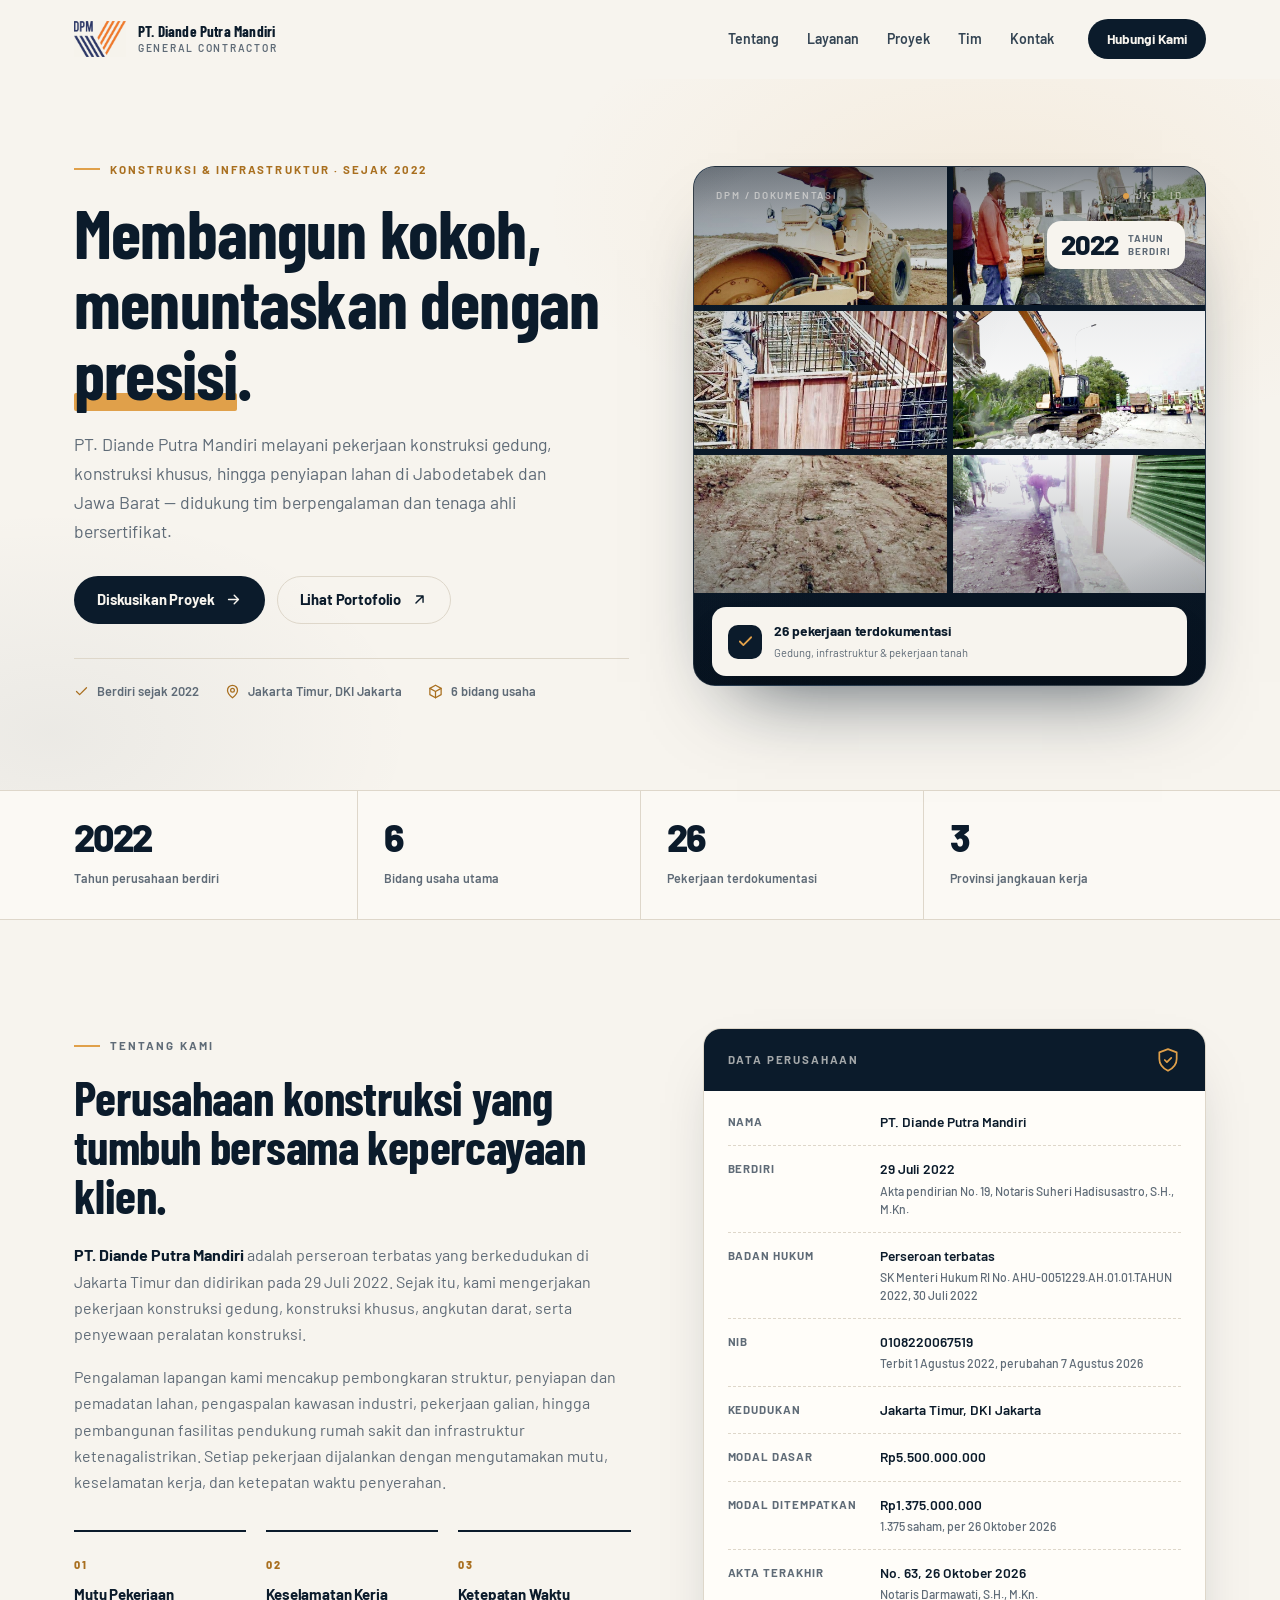
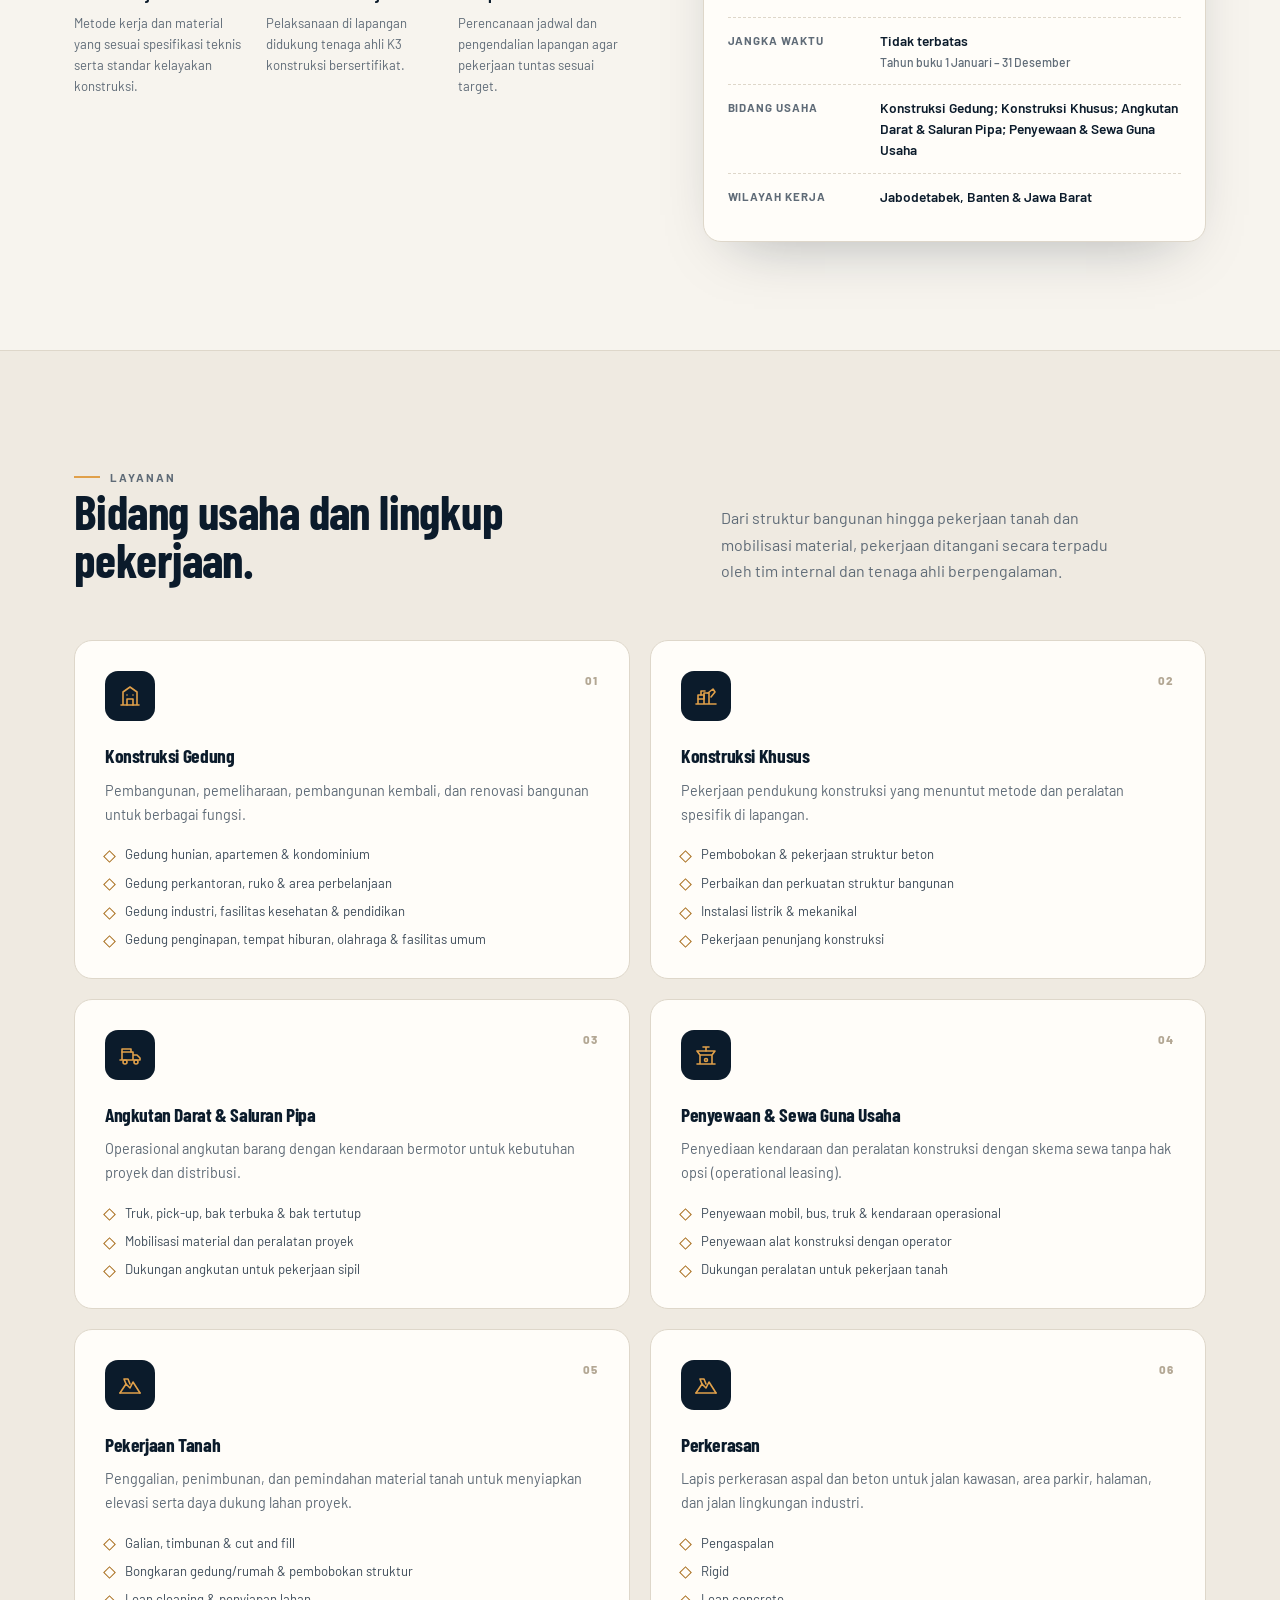
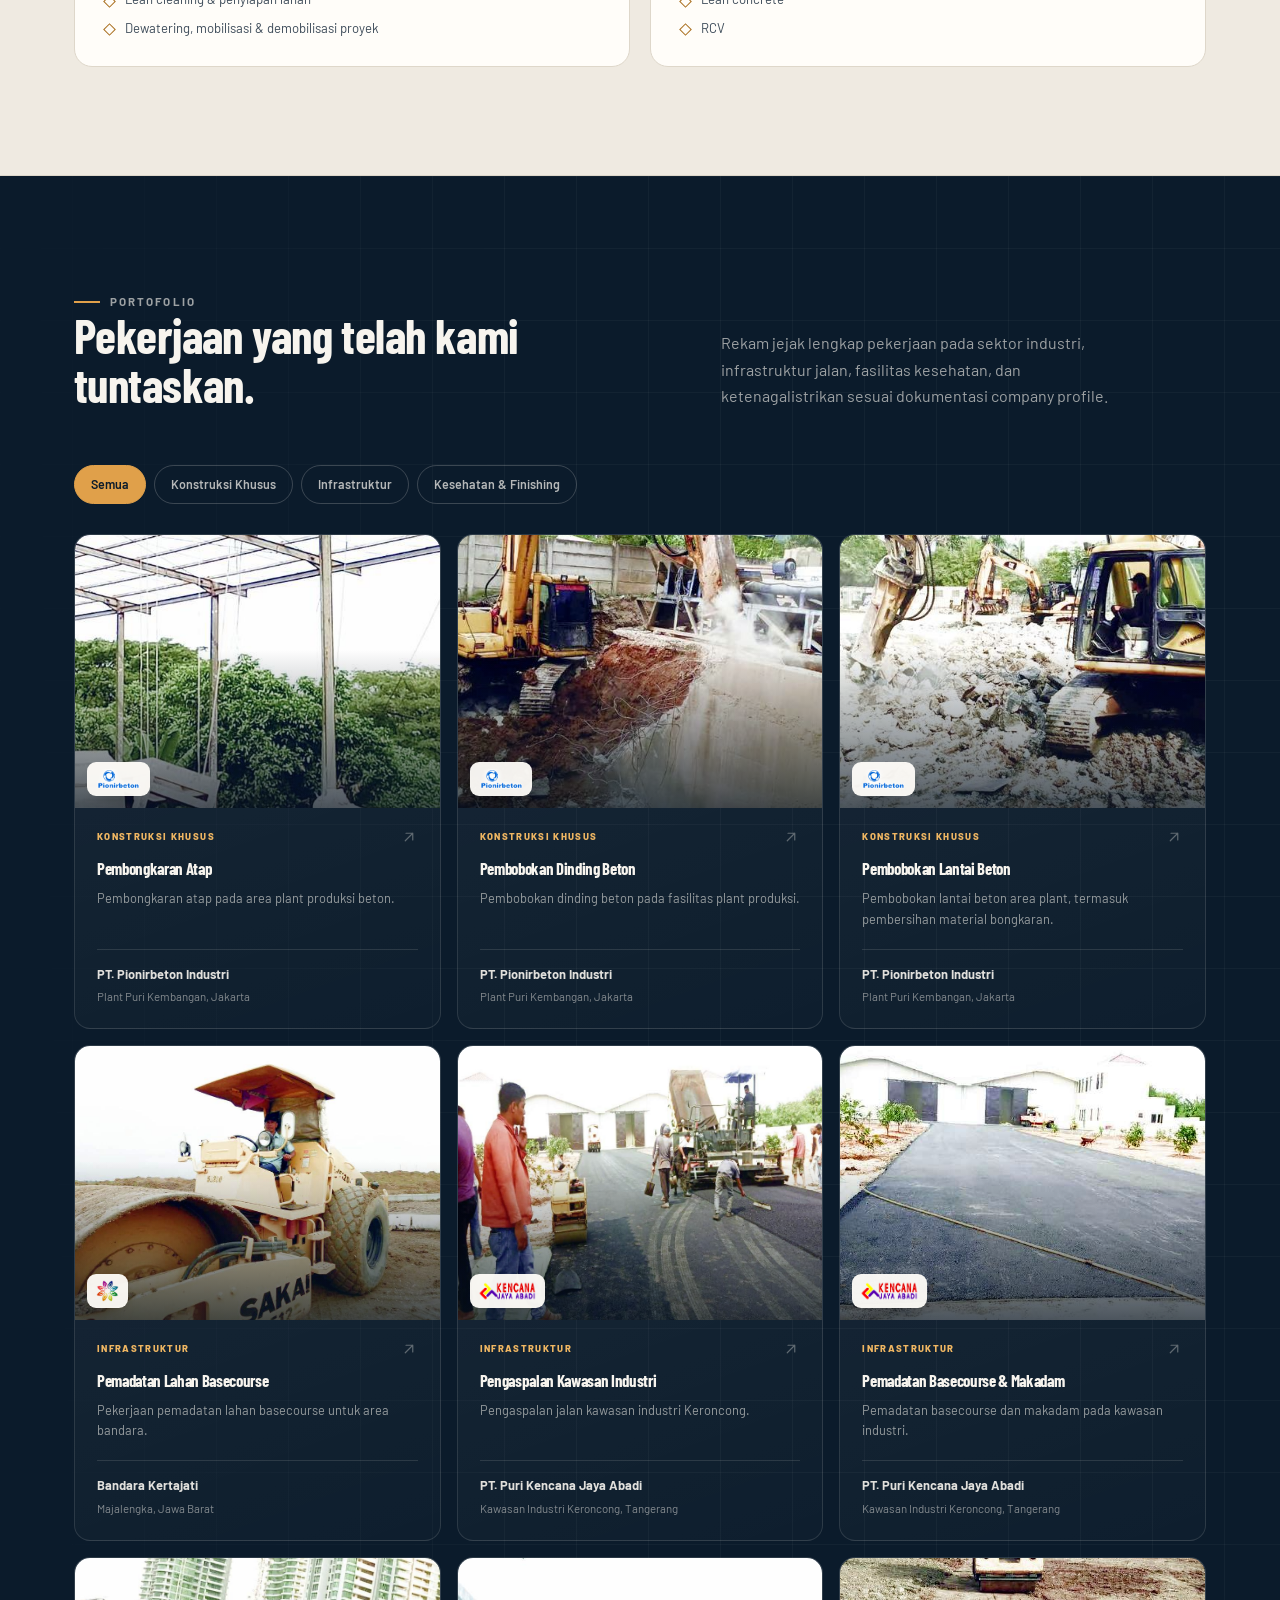
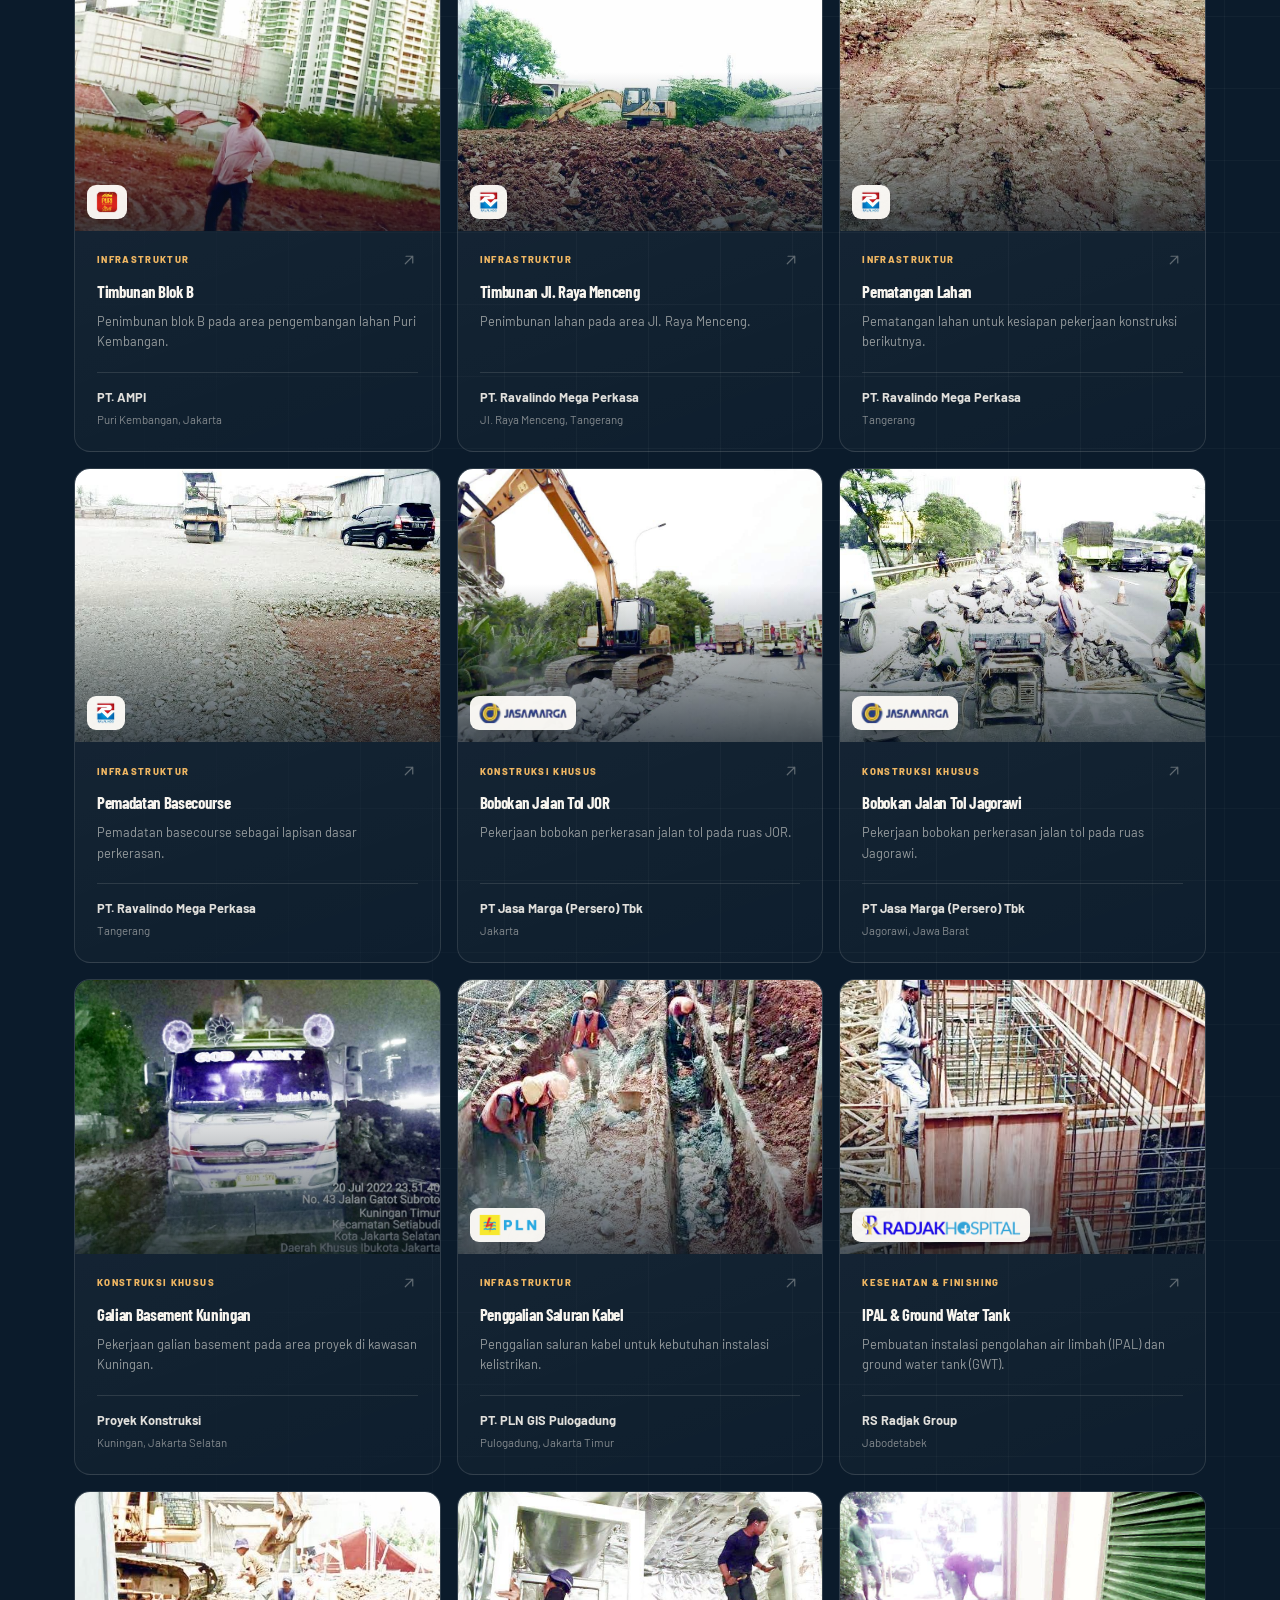
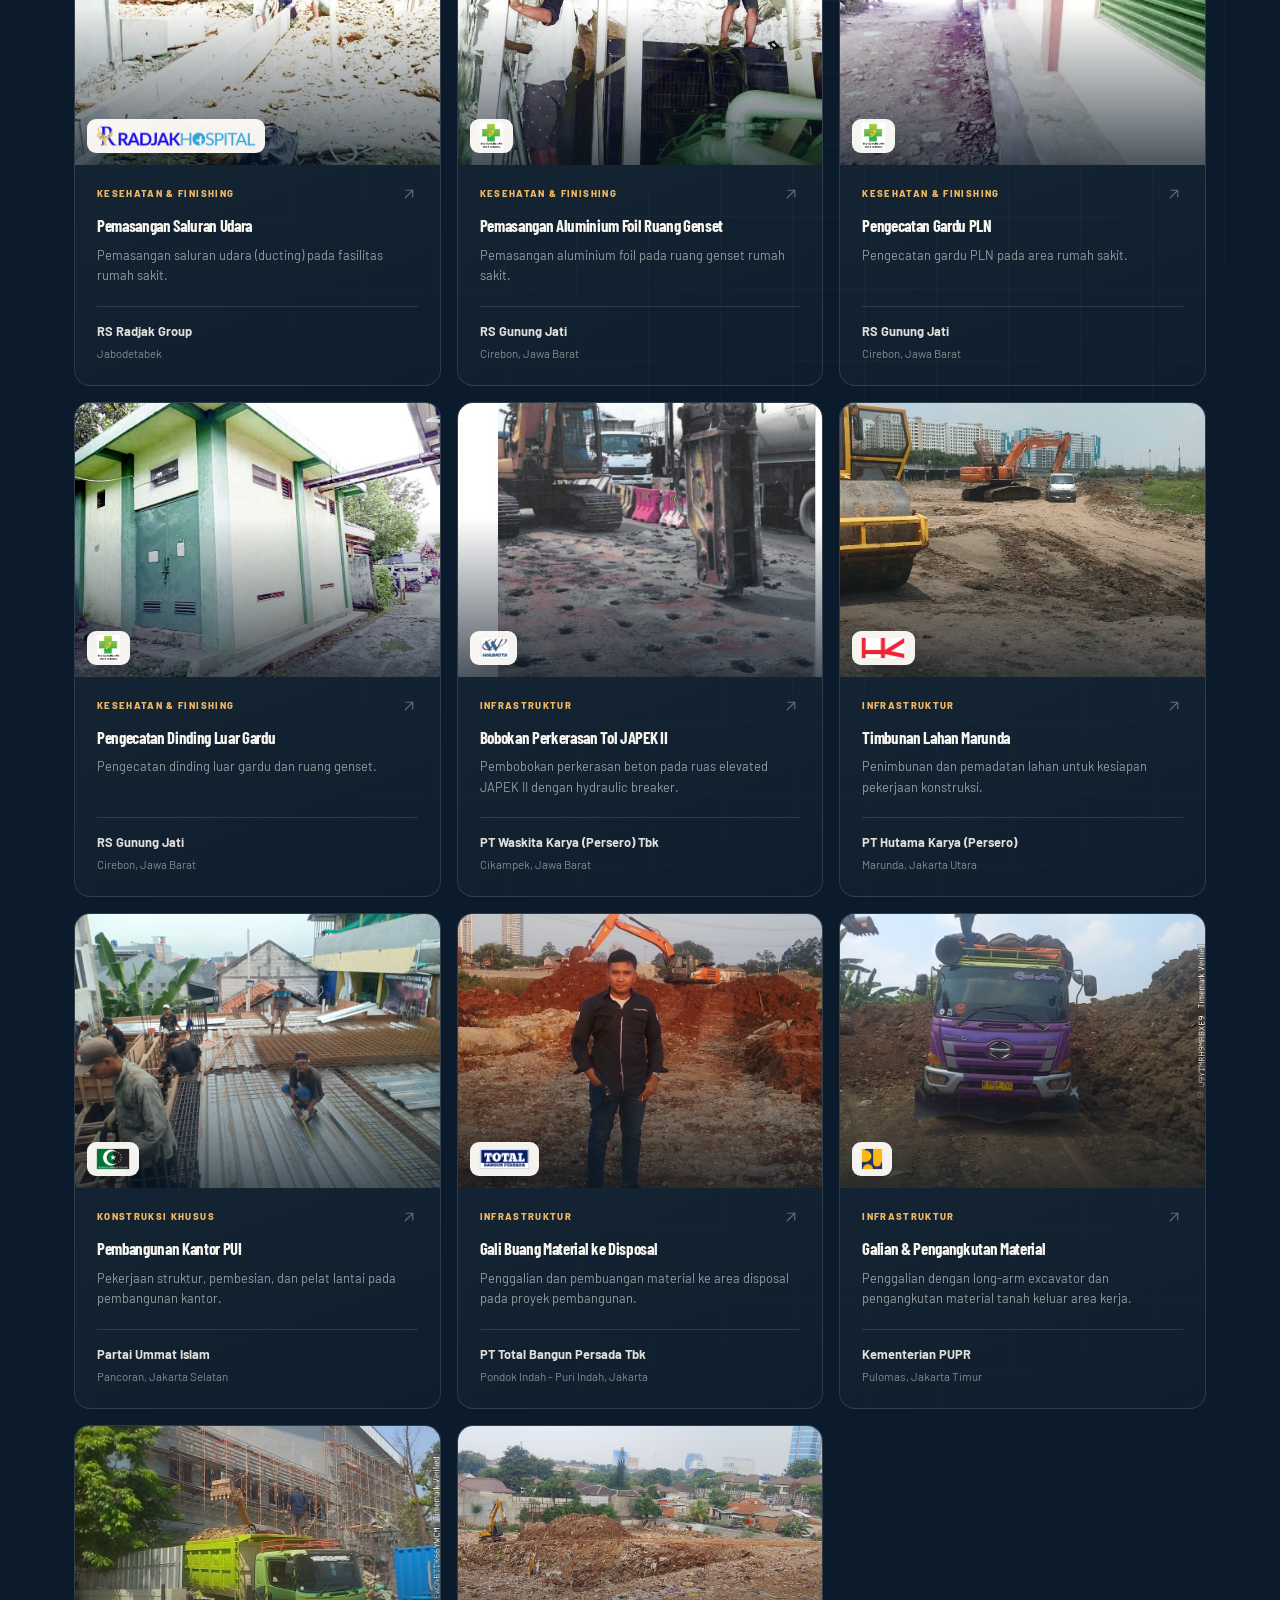
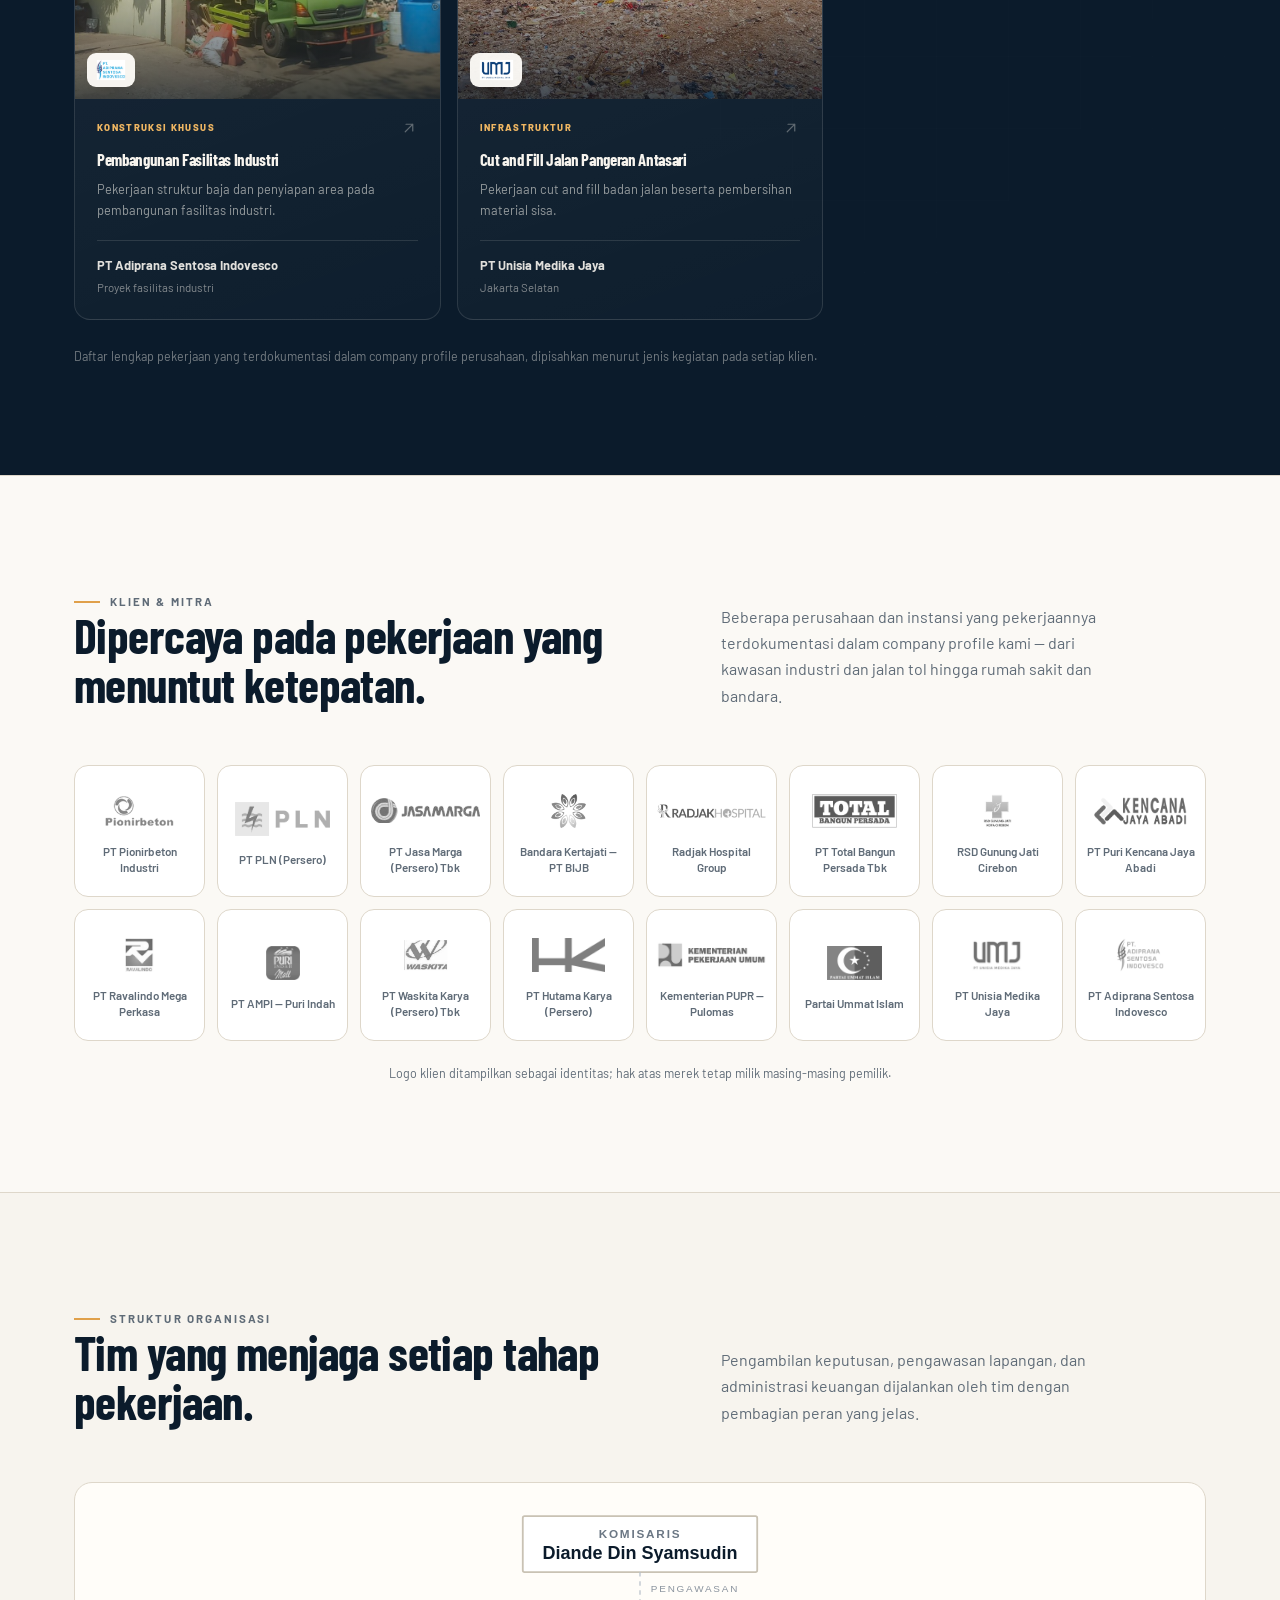
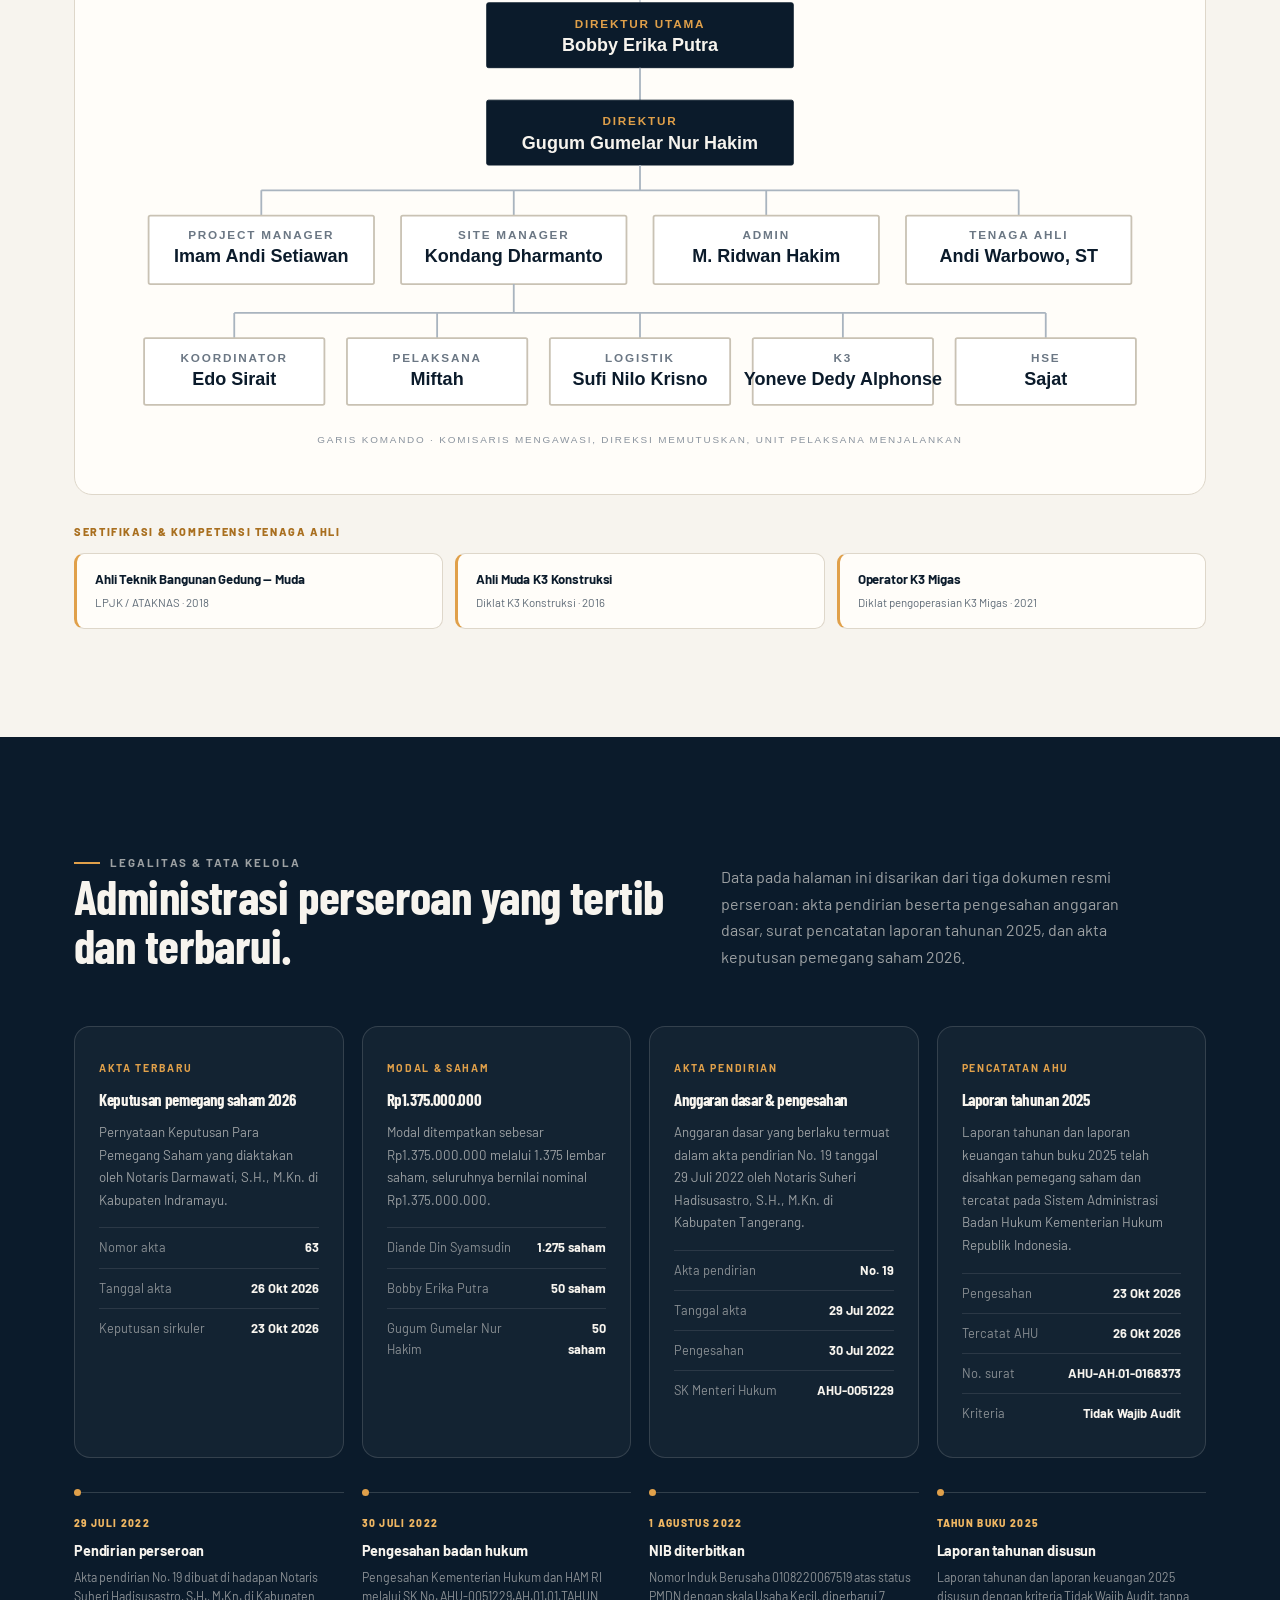
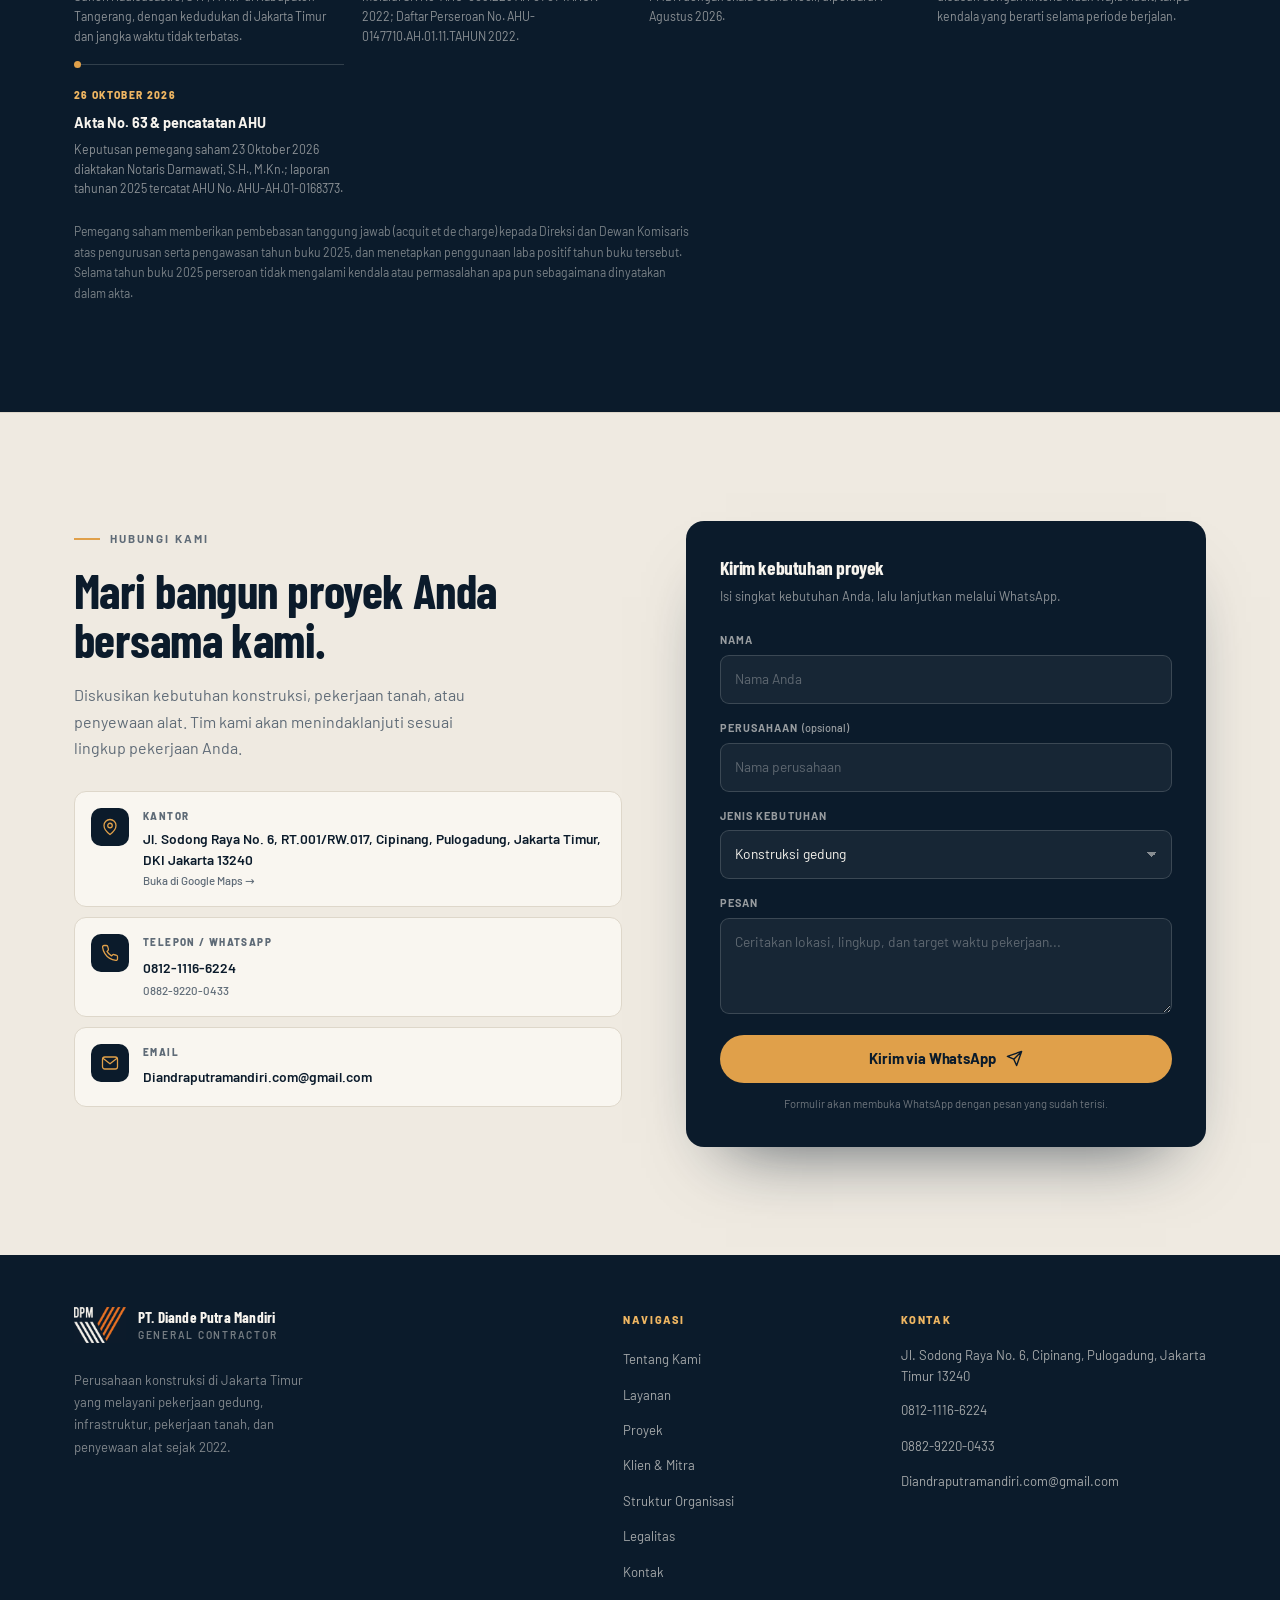
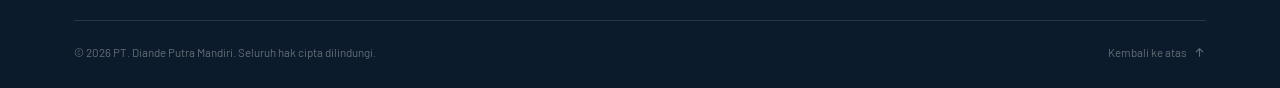
==== index.html @ 0c854783 "Add company website for PT Diande Putra Mandiri Single-page site (index.html) with logo and client/p" ====
<!DOCTYPE html>
<html lang="id">
<head>
  <meta charset="UTF-8">
  <meta name="viewport" content="width=device-width, initial-scale=1.0">
  <title>PT. Diande Putra Mandiri — Konstruksi & Infrastruktur</title>
  <meta name="description" content="PT. Diande Putra Mandiri adalah perusahaan konstruksi di Jakarta Timur yang melayani pekerjaan konstruksi gedung, konstruksi khusus, angkutan darat, dan penyewaan alat sejak 2022.">
  <meta name="theme-color" content="#0b1b2b">
  <meta property="og:title" content="PT. Diande Putra Mandiri — Konstruksi & Infrastruktur">
  <meta property="og:description" content="Membangun kokoh, menuntaskan dengan presisi. Konstruksi gedung, infrastruktur, dan penyiapan lahan sejak 2022.">
  <meta property="og:type" content="website">
  <link rel="icon" href="data:image/svg+xml,%3Csvg xmlns='http://www.w3.org/2000/svg' viewBox='0 0 64 64'%3E%3Crect width='64' height='64' rx='12' fill='%230b1b2b'/%3E%3Cpath d='M18 48V20l14-7 14 7v28' fill='none' stroke='%23e0a04a' stroke-width='4'/%3E%3Cpath d='M26 48V32h12v16' fill='none' stroke='%23f7f4ee' stroke-width='4'/%3E%3C/svg%3E">
  <link rel="preconnect" href="https://fonts.googleapis.com">
  <link rel="preconnect" href="https://fonts.gstatic.com" crossorigin>
  <link href="https://fonts.googleapis.com/css2?family=Barlow+Condensed:wght@600;700;800&family=Barlow:wght@400;500;600;700&display=swap" rel="stylesheet">
  <script>document.documentElement.classList.add('js');</script>
  <style>
    :root {
      --ink: #0b1b2b;
      --ink-soft: #12293f;
      --ink-line: #24405a;
      --paper: #f7f4ee;
      --paper-deep: #efeae1;
      --line: #ded7ca;
      --muted: #5f6b77;
      --amber: #e0a04a;
      --amber-bright: #efb662;
      --amber-deep: #a96f1f;
      --white: #fffdf9;
      --radius: 18px;
      --shadow: 0 24px 60px -30px rgba(11, 27, 43, .35);
      --font: "Barlow", ui-sans-serif, system-ui, -apple-system, "Segoe UI", sans-serif;
      --font-display: "Barlow Condensed", "Barlow", ui-sans-serif, system-ui, sans-serif;
      --container: 1180px;
      --header-h: 78px;
    }

    * { box-sizing: border-box; }
    html { scroll-behavior: smooth; -webkit-text-size-adjust: 100%; }
    body {
      margin: 0;
      font-family: var(--font);
      background: var(--paper);
      color: var(--ink);
      line-height: 1.65;
      font-size: 16px;
      -webkit-font-smoothing: antialiased;
      overflow-x: hidden;
    }
    body.nav-open { overflow: hidden; }
    img, svg { display: block; max-width: 100%; }
    a { color: inherit; text-decoration: none; }
    ul { margin: 0; padding: 0; list-style: none; }
    button, input, textarea, select { font: inherit; }
    ::selection { background: var(--amber); color: var(--ink); }

    :focus-visible {
      outline: 2px solid var(--amber-deep);
      outline-offset: 3px;
      border-radius: 4px;
    }

    .container {
      width: 100%;
      max-width: var(--container);
      margin-inline: auto;
      padding-inline: 24px;
    }

    .skip-link {
      position: fixed;
      top: 12px;
      left: 12px;
      z-index: 200;
      padding: 10px 16px;
      background: var(--ink);
      color: var(--paper);
      border-radius: 8px;
      transform: translateY(-160%);
      transition: transform .2s ease;
    }
    .skip-link:focus { transform: translateY(0); }

    /* ---------- Typography ---------- */
    .eyebrow {
      display: inline-flex;
      align-items: center;
      gap: 10px;
      font-size: .72rem;
      font-weight: 700;
      letter-spacing: .18em;
      text-transform: uppercase;
      color: var(--amber-deep);
      margin: 0 0 18px;
    }
    .eyebrow::before {
      content: "";
      width: 26px;
      height: 2px;
      background: var(--amber);
      flex: none;
    }
    .eyebrow--light { color: var(--amber-bright); }

    h1, h2, h3 { margin: 0; font-family: var(--font-display); line-height: 1.02; letter-spacing: -.012em; font-weight: 700; }
    h1 { font-size: clamp(2.5rem, 5.4vw, 4.35rem); }
    h2 { font-size: clamp(2rem, 3.8vw, 3rem); }
    h3 { font-size: 1.22rem; letter-spacing: -.02em; line-height: 1.3; }
    p { margin: 0 0 1rem; }
    .lead { font-size: 1.06rem; color: var(--muted); }
    .accent { color: var(--amber-deep); }

    .section { padding: clamp(64px, 9vw, 108px) 0; scroll-margin-top: calc(var(--header-h) + 8px); }
    .section-head {
      display: grid;
      grid-template-columns: minmax(0, 1fr) minmax(0, .8fr);
      gap: 40px;
      align-items: end;
      margin-bottom: clamp(36px, 5vw, 56px);
    }
    .section-head p { color: var(--muted); margin: 0; max-width: 46ch; }
    .section-head--center { display: block; text-align: center; max-width: 680px; margin-inline: auto; }
    .section-head--center .eyebrow { justify-content: center; }
    .section-head--center p { margin: 16px auto 0; }

    /* ---------- Buttons ---------- */
    .btn {
      display: inline-flex;
      align-items: center;
      justify-content: center;
      gap: 10px;
      padding: 14px 22px;
      border-radius: 999px;
      border: 1px solid transparent;
      font-weight: 700;
      font-size: .92rem;
      letter-spacing: -.01em;
      line-height: 1.2;
      cursor: pointer;
      transition: transform .2s ease, background-color .2s ease, color .2s ease, border-color .2s ease, box-shadow .2s ease;
    }
    .btn svg { width: 17px; height: 17px; flex: none; }
    .btn:hover { transform: translateY(-2px); }
    .btn--dark { background: var(--ink); color: var(--paper); }
    .btn--dark:hover { background: var(--ink-soft); box-shadow: 0 12px 26px -16px rgba(11, 27, 43, .8); }
    .btn--amber { background: var(--amber); color: var(--ink); }
    .btn--amber:hover { background: var(--amber-bright); box-shadow: 0 14px 30px -16px rgba(224, 160, 74, .9); }
    .btn--ghost { border-color: var(--line); color: var(--ink); background: transparent; }
    .btn--ghost:hover { border-color: var(--ink); background: rgba(11, 27, 43, .04); }
    .btn--sm { padding: 11px 18px; font-size: .85rem; }

    /* ---------- Header ---------- */
    .site-header {
      position: sticky;
      top: 0;
      z-index: 100;
      background: rgba(247, 244, 238, .82);
      backdrop-filter: blur(14px);
      -webkit-backdrop-filter: blur(14px);
      border-bottom: 1px solid transparent;
      transition: border-color .25s ease, background-color .25s ease;
    }
    .site-header.is-scrolled {
      background: rgba(247, 244, 238, .95);
      border-color: var(--line);
    }
    .nav-wrap {
      height: var(--header-h);
      display: flex;
      align-items: center;
      justify-content: space-between;
      gap: 24px;
    }
    .brand { display: inline-flex; align-items: center; gap: 12px; }
    .brand-mark { height: 36px; width: auto; flex: none; }
    .brand-text { display: flex; flex-direction: column; line-height: 1.15; }
    .brand-text strong { font-size: .95rem; letter-spacing: -.02em; font-weight: 800; }
    .brand-text small { font-size: .64rem; letter-spacing: .17em; text-transform: uppercase; color: var(--muted); font-weight: 600; margin-top: 3px; }

    .nav { display: flex; align-items: center; gap: 28px; }
    .nav a.nav-link {
      position: relative;
      font-size: .88rem;
      font-weight: 600;
      color: #344453;
      padding: 6px 0;
      transition: color .2s ease;
    }
    .nav a.nav-link::after {
      content: "";
      position: absolute;
      left: 0;
      bottom: 0;
      width: 100%;
      height: 2px;
      background: var(--amber);
      transform: scaleX(0);
      transform-origin: left;
      transition: transform .25s ease;
    }
    .nav a.nav-link:hover { color: var(--ink); }
    .nav a.nav-link:hover::after { transform: scaleX(1); }
    .nav .btn { margin-left: 6px; }

    .nav-toggle {
      display: none;
      width: 44px;
      height: 44px;
      border: 1px solid var(--line);
      background: transparent;
      border-radius: 10px;
      cursor: pointer;
      align-items: center;
      justify-content: center;
      flex-direction: column;
      gap: 5px;
    }
    .nav-toggle span {
      width: 20px;
      height: 2px;
      background: var(--ink);
      transition: transform .25s ease, opacity .2s ease;
    }
    .nav-toggle[aria-expanded="true"] span:nth-child(1) { transform: translateY(7px) rotate(45deg); }
    .nav-toggle[aria-expanded="true"] span:nth-child(2) { opacity: 0; }
    .nav-toggle[aria-expanded="true"] span:nth-child(3) { transform: translateY(-7px) rotate(-45deg); }

    /* ---------- Hero ---------- */
    .hero { position: relative; padding: clamp(40px, 6vw, 72px) 0 clamp(56px, 7vw, 88px); }
    .hero::before {
      content: "";
      position: absolute;
      inset: 0;
      background:
        radial-gradient(700px 380px at 78% 18%, rgba(224, 160, 74, .10), transparent 65%),
        radial-gradient(520px 320px at 4% 92%, rgba(18, 41, 63, .05), transparent 70%);
      pointer-events: none;
    }
    .hero-grid {
      position: relative;
      display: grid;
      grid-template-columns: minmax(0, 1.04fr) minmax(0, .96fr);
      gap: clamp(36px, 5vw, 64px);
      align-items: center;
    }
    .hero-copy h1 { margin-bottom: 22px; }
    .hero-copy h1 .mark {
      position: relative;
      white-space: nowrap;
      color: var(--ink);
    }
    .hero-copy h1 .mark::after {
      content: "";
      position: absolute;
      left: 0;
      right: 0;
      bottom: .04em;
      height: .26em;
      background: var(--amber);
      z-index: -1;
      border-radius: 2px;
    }
    .hero-copy h1 .mark { z-index: 0; }
    .hero-copy .lead { max-width: 48ch; font-size: clamp(1rem, 1.4vw, 1.1rem); }
    .hero-actions { display: flex; flex-wrap: wrap; gap: 12px; margin: 30px 0 34px; }
    .hero-meta {
      display: flex;
      flex-wrap: wrap;
      gap: 10px 26px;
      padding-top: 22px;
      border-top: 1px solid var(--line);
      font-size: .8rem;
      font-weight: 600;
      color: var(--muted);
    }
    .hero-meta span { display: inline-flex; align-items: center; gap: 8px; }
    .hero-meta svg { width: 15px; height: 15px; color: var(--amber-deep); }

    .hero-art {
      position: relative;
      margin: 0;
      display: flex;
      flex-direction: column;
      border-radius: 22px;
      background:
        radial-gradient(420px 300px at 82% 10%, rgba(224, 160, 74, .14), transparent 70%),
        linear-gradient(160deg, #10263c 0%, #0a1929 70%);
      border: 1px solid rgba(255, 255, 255, .09);
      box-shadow: 0 40px 80px -44px rgba(11, 27, 43, .8);
      overflow: hidden;
      height: 520px;
      isolation: isolate;
    }
    .hero-mosaic {
      position: relative;
      flex: none;
      height: calc(100% - 92px);
      display: grid;
      grid-template-columns: 1fr 1fr;
      grid-template-rows: repeat(3, 1fr);
      gap: 6px;
      background: #0a1929;
      overflow: hidden;
    }
    .hero-mosaic img {
      width: 100%;
      height: 100%;
      min-height: 0;
      object-fit: cover;
      display: block;
      filter: saturate(.92) contrast(1.04);
    }
    .hero-veil {
      position: absolute;
      inset: 0;
      z-index: 1;
      pointer-events: none;
      background: linear-gradient(180deg, rgba(7, 18, 30, .5) 0%, rgba(7, 18, 30, .1) 20%, rgba(7, 18, 30, 0) 50%, rgba(5, 14, 24, .45) 100%);
    }
    .hero-veil::after {
      content: "";
      position: absolute;
      inset: 0;
      background: linear-gradient(115deg, rgba(11, 27, 43, .3) 0%, transparent 52%);
      opacity: .55;
    }
    .hero-art::after {
      content: "";
      position: absolute;
      inset: 0;
      background: radial-gradient(104% 82% at 50% 38%, transparent 58%, rgba(6, 16, 27, .3) 100%);
      pointer-events: none;
      z-index: 2;
    }
    .art-top {
      position: absolute;
      top: 20px;
      left: 22px;
      right: 22px;
      z-index: 3;
      display: flex;
      justify-content: space-between;
      align-items: center;
      font-size: .62rem;
      letter-spacing: .18em;
      text-transform: uppercase;
      font-weight: 600;
      color: rgba(247, 244, 238, .55);
    }
    .art-top .art-dot { display: inline-flex; align-items: center; gap: 7px; }
    .art-top .art-dot::before {
      content: "";
      width: 6px;
      height: 6px;
      border-radius: 50%;
      background: var(--amber);
    }
    .art-badge {
      position: absolute;
      z-index: 4;
      background: var(--paper);
      color: var(--ink);
      border-radius: 14px;
      box-shadow: 0 20px 40px -22px rgba(0, 0, 0, .65);
    }
    .art-badge--top {
      top: 54px;
      right: 20px;
      display: flex;
      align-items: center;
      gap: 10px;
      padding: 10px 14px;
    }
    .art-badge--top .num { font-size: 1.7rem; font-weight: 800; line-height: 1; letter-spacing: -.04em; }
    .art-badge--top .num span { color: var(--amber-deep); }
    .art-badge--top .lbl { font-size: .62rem; line-height: 1.35; text-transform: uppercase; letter-spacing: .1em; color: var(--muted); font-weight: 700; }
    .art-badge--bottom {
      position: relative;
      margin: 14px 18px 18px;
      display: flex;
      align-items: center;
      gap: 12px;
      padding: 13px 16px;
    }
    .art-badge--bottom .tick {
      width: 34px;
      height: 34px;
      border-radius: 10px;
      background: var(--ink);
      color: var(--amber);
      display: grid;
      place-items: center;
      flex: none;
    }
    .art-badge--bottom .tick svg { width: 17px; height: 17px; }
    .art-badge--bottom strong { display: block; font-size: .86rem; letter-spacing: -.01em; }
    .art-badge--bottom small { display: block; font-size: .7rem; color: var(--muted); margin-top: 1px; }

    /* ---------- Stats ---------- */
    .stats { border-top: 1px solid var(--line); border-bottom: 1px solid var(--line); background: rgba(255, 253, 249, .55); }
    .stats-grid {
      display: grid;
      grid-template-columns: repeat(4, 1fr);
    }
    .stat {
      padding: 28px 26px;
      border-left: 1px solid var(--line);
    }
    .stat:first-child { border-left: 0; padding-left: 0; }
    .stat strong {
      display: block;
      font-size: clamp(1.7rem, 3vw, 2.35rem);
      font-weight: 800;
      letter-spacing: -.04em;
      line-height: 1;
      margin-bottom: 8px;
    }
    .stat strong em { font-style: normal; color: var(--amber-deep); }
    .stat span { font-size: .78rem; font-weight: 600; color: var(--muted); }

    /* ---------- About ---------- */
    .about-grid {
      display: grid;
      grid-template-columns: minmax(0, 1.05fr) minmax(0, .95fr);
      gap: clamp(36px, 6vw, 72px);
      align-items: start;
    }
    .about-copy p { color: var(--muted); }
    .about-copy p strong { color: var(--ink); font-weight: 700; }
    .values {
      display: grid;
      grid-template-columns: repeat(3, 1fr);
      gap: 20px;
      margin-top: 34px;
    }
    .value {
      padding-top: 18px;
      border-top: 2px solid var(--ink);
    }
    .value .v-num { font-size: .68rem; font-weight: 800; letter-spacing: .14em; color: var(--amber-deep); }
    .value h4 { margin: 6px 0 6px; font-size: .94rem; letter-spacing: -.01em; }
    .value p { margin: 0; font-size: .82rem; line-height: 1.6; color: var(--muted); }

    .facts {
      background: var(--white);
      border: 1px solid var(--line);
      border-radius: var(--radius);
      box-shadow: var(--shadow);
      overflow: hidden;
    }
    .facts-head {
      display: flex;
      align-items: center;
      justify-content: space-between;
      gap: 14px;
      padding: 18px 24px;
      background: var(--ink);
      color: var(--paper);
    }
    .facts-head span { font-size: .72rem; font-weight: 700; letter-spacing: .16em; text-transform: uppercase; color: rgba(247, 244, 238, .65); }
    .facts-head .seal { width: 26px; height: 26px; color: var(--amber); }
    .facts dl { margin: 0; padding: 8px 24px 20px; }
    .facts .row {
      display: grid;
      grid-template-columns: 8.5rem minmax(0, 1fr);
      gap: 16px;
      padding: 13px 0;
      border-bottom: 1px dashed var(--line);
    }
    .facts .row:last-child { border-bottom: 0; }
    .facts dt { font-size: .72rem; font-weight: 700; letter-spacing: .08em; text-transform: uppercase; color: var(--muted); }
    .facts dd { margin: 0; font-size: .86rem; font-weight: 600; line-height: 1.5; }
    .facts dd small { display: block; font-weight: 500; color: var(--muted); font-size: .76rem; margin-top: 2px; }

    /* ---------- Services ---------- */
    .services { background: var(--paper-deep); border-top: 1px solid var(--line); border-bottom: 1px solid var(--line); }
    .service-grid {
      display: grid;
      grid-template-columns: repeat(2, 1fr);
      gap: 20px;
    }
    .service {
      position: relative;
      background: var(--white);
      border: 1px solid var(--line);
      border-radius: var(--radius);
      padding: 30px 30px 28px;
      transition: transform .25s ease, box-shadow .25s ease, border-color .25s ease;
      overflow: hidden;
    }
    .service::before {
      content: "";
      position: absolute;
      inset: 0 0 auto 0;
      height: 3px;
      background: var(--amber);
      transform: scaleX(0);
      transform-origin: left;
      transition: transform .3s ease;
    }
    .service:hover { transform: translateY(-4px); box-shadow: var(--shadow); border-color: #cfc5b4; }
    .service:hover::before { transform: scaleX(1); }
    .service-top { display: flex; align-items: flex-start; justify-content: space-between; margin-bottom: 22px; }
    .service-icon {
      width: 50px;
      height: 50px;
      border-radius: 13px;
      background: var(--ink);
      color: var(--amber);
      display: grid;
      place-items: center;
    }
    .service-icon svg { width: 24px; height: 24px; }
    .service-num { font-size: .72rem; font-weight: 800; letter-spacing: .14em; color: #b3a794; }
    .service h3 { margin-bottom: 10px; }
    .service > p { color: var(--muted); font-size: .9rem; margin-bottom: 18px; }
    .service-list { display: grid; gap: 8px; }
    .service-list li {
      position: relative;
      padding-left: 20px;
      font-size: .82rem;
      color: #3d4b59;
      line-height: 1.55;
    }
    .service-list li::before {
      content: "";
      position: absolute;
      left: 0;
      top: .58em;
      width: 7px;
      height: 7px;
      border: 1.5px solid var(--amber-deep);
      transform: rotate(45deg);
    }


    /* ---------- Projects ---------- */
    .projects {
      position: relative;
      background: var(--ink);
      color: var(--paper);
      overflow: hidden;
    }
    .projects::before {
      content: "";
      position: absolute;
      inset: 0;
      background-image:
        linear-gradient(rgba(255, 255, 255, .035) 1px, transparent 1px),
        linear-gradient(90deg, rgba(255, 255, 255, .035) 1px, transparent 1px);
      background-size: 72px 72px;
      mask-image: radial-gradient(ellipse at 70% 0%, #000 30%, transparent 75%);
      -webkit-mask-image: radial-gradient(ellipse at 70% 0%, #000 30%, transparent 75%);
      pointer-events: none;
    }
    .projects .container { position: relative; }
    .projects .section-head p { color: rgba(247, 244, 238, .62); }
    .projects h2 { color: var(--paper); }

    .filters { display: flex; flex-wrap: wrap; gap: 8px; margin-bottom: 30px; }
    .filter {
      padding: 8px 16px;
      border-radius: 999px;
      border: 1px solid rgba(247, 244, 238, .2);
      background: transparent;
      color: rgba(247, 244, 238, .72);
      font-size: .78rem;
      font-weight: 600;
      cursor: pointer;
      transition: all .2s ease;
    }
    .filter:hover { border-color: rgba(224, 160, 74, .6); color: var(--paper); }
    .filter.is-active { background: var(--amber); border-color: var(--amber); color: var(--ink); }

    .project-grid {
      display: grid;
      grid-template-columns: repeat(3, 1fr);
      gap: 16px;
    }
    .project {
      display: flex;
      flex-direction: column;
      min-height: 100%;
      padding: 0;
      border: 1px solid rgba(247, 244, 238, .12);
      border-radius: 16px;
      background: linear-gradient(160deg, rgba(255, 255, 255, .06), rgba(255, 255, 255, .015));
      overflow: hidden;
      transition: transform .3s ease, border-color .3s ease, box-shadow .3s ease;
    }
    .project:hover {
      transform: translateY(-5px);
      border-color: rgba(224, 160, 74, .55);
      box-shadow: 0 32px 54px -36px rgba(0, 0, 0, .9);
    }
    .project.is-hidden { display: none; }

    .project-media {
      position: relative;
      margin: 0;
      aspect-ratio: 4 / 3;
      overflow: hidden;
      background: #0e2135;
    }
    .project-media img {
      width: 100%;
      height: 100%;
      object-fit: cover;
      display: block;
      transform: scale(1.01);
      transition: transform .7s cubic-bezier(.2, .7, .2, 1);
    }
    .project:hover .project-media img { transform: scale(1.06); }
    .project-media::after {
      content: "";
      position: absolute;
      inset: auto 0 0 0;
      height: 58%;
      background: linear-gradient(180deg, transparent, rgba(7, 19, 31, .72));
      pointer-events: none;
    }
    .project-logo {
      position: absolute;
      z-index: 2;
      left: 12px;
      bottom: 12px;
      display: inline-flex;
      align-items: center;
      justify-content: center;
      min-width: 36px;
      max-width: calc(100% - 24px);
      height: 34px;
      padding: 0 10px;
      border-radius: 9px;
      background: rgba(255, 253, 249, .95);
      box-shadow: 0 10px 20px -14px rgba(0, 0, 0, .9);
      overflow: hidden;
    }
    .project-logo img.sq { max-height: 26px; }
    .project-logo img { display: block; max-height: 20px; max-width: 100%; width: auto; height: auto; object-fit: contain; }
    .project-logo span { font-size: .64rem; font-weight: 800; letter-spacing: .1em; color: #12293f; }

    .project-body { display: flex; flex-direction: column; flex: 1; padding: 20px 22px 22px; }
    .project-top { display: flex; align-items: center; justify-content: space-between; gap: 12px; margin-bottom: 12px; }
    .project-cat {
      font-size: .6rem;
      font-weight: 800;
      letter-spacing: .14em;
      text-transform: uppercase;
      color: var(--amber-bright);
    }
    .project-top svg { width: 18px; height: 18px; color: rgba(247, 244, 238, .34); flex: none; }
    .project h3 { font-size: 1.05rem; color: var(--paper); margin-bottom: 8px; }
    .project p { font-size: .8rem; line-height: 1.6; color: rgba(247, 244, 238, .58); margin-bottom: 20px; }
    .project-foot {
      margin-top: auto;
      padding-top: 14px;
      border-top: 1px solid rgba(247, 244, 238, .12);
      display: flex;
      flex-direction: column;
      gap: 2px;
    }
    .project-foot strong { font-size: .8rem; font-weight: 700; color: rgba(247, 244, 238, .9); }
    .project-foot span { font-size: .72rem; color: rgba(247, 244, 238, .5); }
    .project-note { margin: 26px 0 0; font-size: .78rem; color: rgba(247, 244, 238, .45); }

    /* ---------- Structure ---------- */
    .org-figure {
      margin: 0;
      padding: 26px 24px;
      background: var(--white);
      border: 1px solid var(--line);
      border-radius: var(--radius);
    }
    .org-figure img { width: 100%; height: auto; display: block; }

    .team-label {
      margin: 28px 0 12px;
      font-size: .68rem;
      font-weight: 800;
      letter-spacing: .15em;
      text-transform: uppercase;
      color: var(--amber-deep);
    }
    .credentials { display: grid; grid-template-columns: repeat(3, minmax(0, 1fr)); gap: 12px; }
    .credential {
      padding: 16px 18px;
      border: 1px solid var(--line);
      border-left: 3px solid var(--amber);
      border-radius: 10px;
      background: var(--white);
    }
    .credential strong { display: block; font-size: .82rem; font-weight: 700; letter-spacing: -.01em; line-height: 1.4; }
    .credential span { display: block; margin-top: 4px; font-size: .72rem; color: var(--muted); }

    /* ---------- Legal ---------- */
    .legal { background: var(--ink); color: var(--paper); }
    .legal .eyebrow { color: var(--amber-bright); }
    .legal .section-head p { color: rgba(247, 244, 238, .62); }
    .legal h2 { color: var(--paper); }
    .legal-grid { display: grid; grid-template-columns: repeat(auto-fit, minmax(232px, 1fr)); gap: 18px; }
    .legal-card {
      padding: 26px 24px 24px;
      border: 1px solid rgba(247, 244, 238, .14);
      border-radius: 16px;
      background: rgba(247, 244, 238, .035);
    }
    .legal-card .tag { font-size: .66rem; font-weight: 700; letter-spacing: .16em; text-transform: uppercase; color: var(--amber); }
    .legal-card h3 { color: var(--paper); margin: 10px 0 10px; font-size: 1.05rem; }
    .legal-card > p { margin: 0; font-size: .83rem; line-height: 1.7; color: rgba(247, 244, 238, .6); }
    .legal-card dl { margin: 16px 0 0; }
    .legal-card .lrow {
      display: flex;
      justify-content: space-between;
      align-items: baseline;
      gap: 12px;
      padding: 9px 0;
      border-top: 1px solid rgba(247, 244, 238, .1);
      font-size: .8rem;
    }
    .legal-card .lrow dt { color: rgba(247, 244, 238, .52); }
    .legal-card .lrow dd { margin: 0; font-weight: 700; color: var(--paper); text-align: right; }
    .legal-note { margin: 22px 0 0; font-size: .76rem; line-height: 1.7; color: rgba(247, 244, 238, .48); max-width: 88ch; }

    .legal-timeline {
      display: grid;
      grid-template-columns: repeat(4, minmax(0, 1fr));
      gap: 18px;
      margin: 34px 0 0;
      padding: 0;
      list-style: none;
    }
    .legal-timeline li {
      position: relative;
      padding-top: 22px;
      border-top: 1px solid rgba(247, 244, 238, .16);
    }
    .legal-timeline li::before {
      content: "";
      position: absolute;
      top: -4px;
      left: 0;
      width: 7px;
      height: 7px;
      border-radius: 50%;
      background: var(--amber);
    }
    .legal-timeline .lt-date {
      display: block;
      margin-bottom: 7px;
      font-size: .64rem;
      font-weight: 800;
      letter-spacing: .13em;
      text-transform: uppercase;
      color: var(--amber-bright);
    }
    .legal-timeline strong { display: block; margin-bottom: 5px; font-size: .9rem; color: var(--paper); letter-spacing: -.01em; }
    .legal-timeline p { margin: 0; font-size: .77rem; line-height: 1.6; color: rgba(247, 244, 238, .55); }

    /* ---------- Clients ---------- */
    .clients { background: #fbf9f5; border-top: 1px solid var(--line); border-bottom: 1px solid var(--line); }
    .client-grid {
      list-style: none;
      margin: 0;
      padding: 0;
      display: grid;
      grid-template-columns: repeat(8, minmax(0, 1fr));
      gap: 12px;
    }
    .client-card {
      display: flex;
      flex-direction: column;
      align-items: center;
      justify-content: center;
      gap: 10px;
      min-height: 132px;
      padding: 16px 10px 14px;
      background: #fff;
      border: 1px solid var(--line);
      border-radius: 14px;
      text-align: center;
      transition: border-color .25s ease, box-shadow .25s ease, transform .25s ease;
    }
    .client-card:hover { border-color: rgba(11, 27, 43, .26); box-shadow: 0 16px 32px -26px rgba(11, 27, 43, .7); transform: translateY(-2px); }
    .client-logo { height: 44px; display: flex; align-items: center; justify-content: center; }
    .client-logo img {
      max-height: 34px;
      max-width: 100%;
      width: auto;
      height: auto;
      object-fit: contain;
      filter: grayscale(1);
      opacity: .72;
      transition: filter .25s ease, opacity .25s ease;
    }
    .client-logo img.wide { max-width: 100%; max-height: 24px; }
    .client-card:hover .client-logo img { filter: none; opacity: 1; }
    .client-mark {
      width: 52px;
      height: 52px;
      border-radius: 14px;
      display: grid;
      place-items: center;
      background: linear-gradient(160deg, #16283c, #0b1b2b);
      color: var(--amber-bright);
      font-weight: 800;
      font-size: .92rem;
      letter-spacing: .06em;
      box-shadow: inset 0 0 0 1px rgba(255, 255, 255, .1);
    }
    .client-name { font-size: .73rem; font-weight: 600; line-height: 1.4; color: var(--muted); }
    .client-note { margin: 22px 0 0; font-size: .78rem; line-height: 1.65; color: var(--muted); text-align: center; }

    /* ---------- Contact ---------- */
    .contact { background: var(--paper-deep); border-top: 1px solid var(--line); }
    .contact-grid {
      display: grid;
      grid-template-columns: minmax(0, 1fr) minmax(0, .95fr);
      gap: clamp(36px, 5vw, 64px);
      align-items: start;
    }
    .contact-copy h2 { margin-bottom: 18px; }
    .contact-copy > p { color: var(--muted); max-width: 44ch; }
    .contact-list { display: grid; gap: 10px; margin-top: 30px; }
    .contact-item {
      display: flex;
      gap: 14px;
      padding: 16px;
      background: rgba(255, 253, 249, .65);
      border: 1px solid var(--line);
      border-radius: 12px;
      transition: border-color .2s ease, background-color .2s ease;
    }
    .contact-item:hover { border-color: #c9bca8; background: var(--white); }
    .contact-item .ico {
      width: 38px;
      height: 38px;
      flex: none;
      border-radius: 10px;
      background: var(--ink);
      color: var(--amber);
      display: grid;
      place-items: center;
    }
    .contact-item .ico svg { width: 18px; height: 18px; }
    .contact-item .label {
      display: block;
      font-size: .62rem;
      font-weight: 800;
      letter-spacing: .14em;
      text-transform: uppercase;
      color: var(--muted);
      margin-bottom: 3px;
    }
    .contact-item a, .contact-item address {
      font-size: .86rem;
      font-style: normal;
      font-weight: 600;
      line-height: 1.55;
      color: var(--ink);
    }
    .contact-item a:hover { color: var(--amber-deep); }
    .contact-item small { display: block; font-size: .72rem; color: var(--muted); font-weight: 500; margin-top: 2px; }

    .form-card {
      background: var(--ink);
      color: var(--paper);
      border-radius: var(--radius);
      padding: clamp(24px, 3.5vw, 34px);
      box-shadow: 0 36px 70px -40px rgba(11, 27, 43, .75);
    }
    .form-card h3 { color: var(--paper); margin-bottom: 6px; }
    .form-card > p { font-size: .8rem; color: rgba(247, 244, 238, .55); margin-bottom: 24px; }
    .form-row { display: grid; gap: 6px; margin-bottom: 15px; }
    .form-row label { font-size: .68rem; font-weight: 700; letter-spacing: .1em; text-transform: uppercase; color: rgba(247, 244, 238, .6); }
    .form-row input,
    .form-row select,
    .form-row textarea {
      width: 100%;
      padding: 12px 14px;
      border-radius: 9px;
      border: 1px solid rgba(247, 244, 238, .16);
      background: rgba(255, 255, 255, .05);
      color: var(--paper);
      font-size: .86rem;
      transition: border-color .2s ease, background-color .2s ease;
    }
    .form-row textarea { resize: vertical; min-height: 96px; }
    .form-row input::placeholder,
    .form-row textarea::placeholder { color: rgba(247, 244, 238, .32); }
    .form-row input:focus,
    .form-row select:focus,
    .form-row textarea:focus {
      outline: none;
      border-color: var(--amber);
      background: rgba(255, 255, 255, .08);
    }
    .form-row select { appearance: none; background-image: linear-gradient(45deg, transparent 50%, rgba(247, 244, 238, .5) 50%), linear-gradient(135deg, rgba(247, 244, 238, .5) 50%, transparent 50%); background-position: calc(100% - 19px) 50%, calc(100% - 14px) 50%; background-size: 5px 5px; background-repeat: no-repeat; }
    .form-row select option { color: var(--ink); background: var(--paper); }
    .form-card .btn { width: 100%; margin-top: 6px; }
    .form-note { font-size: .7rem; color: rgba(247, 244, 238, .42); margin: 12px 0 0; text-align: center; }

    /* ---------- Footer ---------- */
    .site-footer { background: var(--ink); color: rgba(247, 244, 238, .65); padding: 52px 0 26px; }
    .footer-grid {
      display: grid;
      grid-template-columns: 1.5fr .7fr .9fr;
      gap: 40px;
      padding-bottom: 36px;
      border-bottom: 1px solid rgba(247, 244, 238, .12);
    }
    .footer-brand .brand-text strong { color: var(--paper); }
    .footer-brand .brand-text small { color: rgba(247, 244, 238, .45); }
    .footer-brand p { max-width: 36ch; font-size: .82rem; line-height: 1.7; margin: 18px 0 0; color: rgba(247, 244, 238, .5); }
    .footer-col h4 {
      margin: 4px 0 16px;
      font-size: .68rem;
      letter-spacing: .15em;
      text-transform: uppercase;
      color: var(--amber-bright);
      font-weight: 800;
    }
    .footer-col ul { display: grid; gap: 9px; }
    .footer-col a, .footer-col address {
      font-size: .82rem;
      font-style: normal;
      color: rgba(247, 244, 238, .65);
      line-height: 1.6;
      transition: color .2s ease;
    }
    .footer-col a:hover { color: var(--amber-bright); }
    .footer-bottom {
      display: flex;
      flex-wrap: wrap;
      align-items: center;
      justify-content: space-between;
      gap: 12px;
      padding-top: 22px;
      font-size: .72rem;
      color: rgba(247, 244, 238, .38);
    }
    .footer-bottom a:hover { color: var(--amber-bright); }
    .back-top { display: inline-flex; align-items: center; gap: 6px; }
    .back-top svg { width: 13px; height: 13px; }

    /* ---------- Reveal ---------- */
    .js [data-reveal] {
      opacity: 0;
      transform: translateY(18px);
      transition: opacity .7s cubic-bezier(.2, .7, .2, 1), transform .7s cubic-bezier(.2, .7, .2, 1);
    }
    .js [data-reveal].is-visible { opacity: 1; transform: none; }

    /* ---------- Responsive ---------- */
    @media (max-width: 1024px) {
      .hero-grid { gap: 40px; }
      .project-grid { grid-template-columns: repeat(2, 1fr); }
      .client-grid { grid-template-columns: repeat(4, minmax(0, 1fr)); }
      .footer-grid { grid-template-columns: 1.3fr .7fr .9fr; gap: 28px; }
    }

    @media (max-width: 860px) {
      :root { --header-h: 70px; }
      .nav {
        position: fixed;
        inset: var(--header-h) 0 auto 0;
        z-index: 99;
        flex-direction: column;
        align-items: stretch;
        gap: 0;
        padding: 12px 24px 24px;
        background: var(--paper);
        border-bottom: 1px solid var(--line);
        box-shadow: 0 30px 50px -30px rgba(11, 27, 43, .4);
        transform: translateY(-12px);
        opacity: 0;
        visibility: hidden;
        transition: opacity .22s ease, transform .22s ease, visibility .22s;
      }
      .nav.is-open { opacity: 1; transform: none; visibility: visible; }
      .nav a.nav-link { padding: 13px 2px; border-bottom: 1px solid var(--line); font-size: .95rem; }
      .nav a.nav-link::after { display: none; }
      .nav .btn { margin: 18px 0 0; }
      .nav-toggle { display: inline-flex; }

      .hero-grid { grid-template-columns: 1fr; }
      .hero-copy { max-width: 640px; }
      .hero-art { height: 440px; }
      .stats-grid { grid-template-columns: repeat(2, 1fr); }
      .stat { padding: 22px 20px; }
      .stat:nth-child(odd) { border-left: 0; padding-left: 0; }
      .stat:nth-child(-n+2) { border-bottom: 1px solid var(--line); }
      .about-grid, .contact-grid { grid-template-columns: 1fr; }
      .section-head { grid-template-columns: 1fr; gap: 16px; align-items: start; }
      .service-grid { grid-template-columns: 1fr; }
      .footer-grid { grid-template-columns: 1fr 1fr; }
      .footer-brand { grid-column: 1 / -1; }
    }

    @media (max-width: 640px) {
      .container { padding-inline: 18px; }
      .brand-text small { display: none; }
      .brand-text strong { font-size: .86rem; }
      .hero { padding-top: 28px; }
      .hero-copy h1 { font-size: clamp(2.15rem, 9.5vw, 2.9rem); }
      .hero-actions .btn { flex: 1 1 auto; }
      .hero-art { height: 420px; }
      .art-badge--top { top: 46px; right: 14px; padding: 8px 12px; }
      .art-badge--top .num { font-size: 1.4rem; }
      .art-badge--bottom { margin: 10px 12px 12px; padding: 11px 13px; }
      .stat strong { font-size: 1.6rem; }
      .values { grid-template-columns: 1fr; gap: 16px; }
      .facts .row { grid-template-columns: 1fr; gap: 3px; }
      .project-grid { grid-template-columns: 1fr; }
      .project-top { margin-bottom: 12px; }
      .footer-grid { grid-template-columns: 1fr; gap: 30px; }
      .service { padding: 24px 22px; }
      .footer-bottom { justify-content: flex-start; }
    }

    @media (max-width: 860px) {
      .legal-grid { grid-template-columns: 1fr; }
      .legal-timeline { grid-template-columns: 1fr 1fr; }
      .credentials { grid-template-columns: 1fr; }
    }

    @media (max-width: 640px) {
      .legal-timeline { grid-template-columns: 1fr; }
      .client-grid { grid-template-columns: repeat(2, minmax(0, 1fr)); gap: 10px; }
      .client-card { min-height: 132px; padding: 18px 10px 16px; gap: 10px; }
      .client-logo { height: 38px; }
      .client-logo img { max-height: 34px; max-width: 152px; }
      .client-name { font-size: .71rem; }
    }

    @media (prefers-reduced-motion: reduce) {
      html { scroll-behavior: auto; }
      *, *::before, *::after {
        animation-duration: .01ms !important;
        transition-duration: .01ms !important;
      }
      .js [data-reveal] { opacity: 1; transform: none; }
    }
  
    /* wordmark mengikuti karakter logo: condensed grotesque */
    .brand-text strong { font-family: var(--font-display); font-weight: 700; letter-spacing: .012em; }
  </style>
</head>
<body>
  <a class="skip-link" href="#main">Lompat ke konten</a>

  <header class="site-header" id="site-header">
    <div class="container nav-wrap">
      <a class="brand" href="#beranda" aria-label="PT. Diande Putra Mandiri — Beranda">
        <img class="brand-mark" src="assets/logo-dpm.png" alt="" width="600" height="416">
        <span class="brand-text">
          <strong>PT. Diande Putra Mandiri</strong>
          <small>General Contractor</small>
        </span>
      </a>

      <button class="nav-toggle" id="nav-toggle" aria-expanded="false" aria-controls="primary-nav" aria-label="Buka menu navigasi">
        <span></span><span></span><span></span>
      </button>

      <nav class="nav" id="primary-nav" aria-label="Navigasi utama">
        <a class="nav-link" href="#tentang">Tentang</a>
        <a class="nav-link" href="#layanan">Layanan</a>
        <a class="nav-link" href="#proyek">Proyek</a>
        <a class="nav-link" href="#struktur">Tim</a>
        <a class="nav-link" href="#kontak">Kontak</a>
        <a class="btn btn--dark btn--sm" href="#kontak">Hubungi Kami</a>
      </nav>
    </div>
  </header>

  <main id="main">
    <!-- HERO -->
    <section class="hero" id="beranda">
      <div class="container hero-grid">
        <div class="hero-copy">
          <p class="eyebrow">Konstruksi &amp; Infrastruktur · Sejak 2022</p>
          <h1>Membangun kokoh,<br>menuntaskan dengan <span class="mark">presisi</span>.</h1>
          <p class="lead">PT. Diande Putra Mandiri melayani pekerjaan konstruksi gedung, konstruksi khusus, hingga penyiapan lahan di Jabodetabek dan Jawa Barat — didukung tim berpengalaman dan tenaga ahli bersertifikat.</p>
          <div class="hero-actions">
            <a class="btn btn--dark" href="#kontak">
              Diskusikan Proyek
              <svg viewBox="0 0 24 24" fill="none" stroke="currentColor" stroke-width="2" stroke-linecap="round" stroke-linejoin="round" aria-hidden="true"><path d="M5 12h14M13 6l6 6-6 6"/></svg>
            </a>
            <a class="btn btn--ghost" href="#proyek">
              Lihat Portofolio
              <svg viewBox="0 0 24 24" fill="none" stroke="currentColor" stroke-width="2" stroke-linecap="round" stroke-linejoin="round" aria-hidden="true"><path d="M7 17 17 7M8 7h9v9"/></svg>
            </a>
          </div>
          <div class="hero-meta">
            <span>
              <svg viewBox="0 0 24 24" fill="none" stroke="currentColor" stroke-width="2" stroke-linecap="round" stroke-linejoin="round" aria-hidden="true"><path d="M20 6 9 17l-5-5"/></svg>
              Berdiri sejak 2022
            </span>
            <span>
              <svg viewBox="0 0 24 24" fill="none" stroke="currentColor" stroke-width="2" stroke-linecap="round" stroke-linejoin="round" aria-hidden="true"><path d="M20 10c0 6-8 12-8 12S4 16 4 10a8 8 0 1 1 16 0Z"/><circle cx="12" cy="10" r="3"/></svg>
              Jakarta Timur, DKI Jakarta
            </span>
            <span>
              <svg viewBox="0 0 24 24" fill="none" stroke="currentColor" stroke-width="2" stroke-linecap="round" stroke-linejoin="round" aria-hidden="true"><path d="M12 2 3 7v10l9 5 9-5V7l-9-5Z"/><path d="m3 7 9 5 9-5M12 22V12"/></svg>
              6 bidang usaha
            </span>
          </div>
        </div>

        <figure class="hero-art" data-reveal>
          <div class="art-top">
            <span>DPM / Dokumentasi</span>
            <span class="art-dot">JKT · ID</span>
          </div>
          <div class="hero-mosaic">
            <img src="assets/projects/pemadatan-basecourse-bandara.jpg"
                 alt="Pemadatan basecourse landasan bandara dengan tandem roller" width="600" height="450">
            <img src="assets/projects/pengaspalan-keroncong.jpg"
                 alt="Pengaspalan kawasan industri" width="600" height="450">
            <img src="assets/projects/ipal-gwt.jpg"
                 alt="Pekerjaan IPAL dan ground water tank" width="600" height="450">
            <img src="assets/projects/bobokan-tol-jor.jpg"
                 alt="Pembobokan struktur jalan tol JOR" width="600" height="450">
            <img src="assets/projects/pematangan-lahan.jpg"
                 alt="Pematangan lahan proyek" width="600" height="450">
            <img src="assets/projects/pengecatan-gardu-pln.jpg"
                 alt="Pengecatan gardu PLN" width="600" height="450">
          </div>
          <span class="hero-veil" aria-hidden="true"></span>

          <div class="art-badge art-badge--top">
            <span class="num">2022</span>
            <span class="lbl">Tahun<br>berdiri</span>
          </div>

          <div class="art-badge art-badge--bottom">
            <span class="tick">
              <svg viewBox="0 0 24 24" fill="none" stroke="currentColor" stroke-width="2.5" stroke-linecap="round" stroke-linejoin="round" aria-hidden="true"><path d="M20 6 9 17l-5-5"/></svg>
            </span>
            <div>
              <strong>26 pekerjaan terdokumentasi</strong>
              <small>Gedung, infrastruktur &amp; pekerjaan tanah</small>
            </div>
          </div>
        </figure>
      </div>
    </section>

    <!-- STATS -->
    <section class="stats" aria-label="Ringkasan perusahaan">
      <div class="container stats-grid">
        <div class="stat">
          <strong>2022</strong>
          <span>Tahun perusahaan berdiri</span>
        </div>
        <div class="stat">
          <strong>6</strong>
          <span>Bidang usaha utama</span>
        </div>
        <div class="stat">
          <strong>26</strong>
          <span>Pekerjaan terdokumentasi</span>
        </div>
        <div class="stat">
          <strong>3</strong>
          <span>Provinsi jangkauan kerja</span>
        </div>
      </div>
    </section>

    <!-- TENTANG -->
    <section class="section" id="tentang">
      <div class="container">
        <div class="about-grid">
          <div class="about-copy">
            <p class="eyebrow">Tentang Kami</p>
            <h2 style="margin-bottom: 22px;">Perusahaan konstruksi yang tumbuh bersama kepercayaan klien.</h2>
            <p><strong>PT. Diande Putra Mandiri</strong> adalah perseroan terbatas yang berkedudukan di Jakarta Timur dan didirikan pada 29 Juli 2022. Sejak itu, kami mengerjakan pekerjaan konstruksi gedung, konstruksi khusus, angkutan darat, serta penyewaan peralatan konstruksi.</p>
            <p>Pengalaman lapangan kami mencakup pembongkaran struktur, penyiapan dan pemadatan lahan, pengaspalan kawasan industri, pekerjaan galian, hingga pembangunan fasilitas pendukung rumah sakit dan infrastruktur ketenagalistrikan. Setiap pekerjaan dijalankan dengan mengutamakan mutu, keselamatan kerja, dan ketepatan waktu penyerahan.</p>

            <div class="values">
              <div class="value">
                <span class="v-num">01</span>
                <h4>Mutu Pekerjaan</h4>
                <p>Metode kerja dan material yang sesuai spesifikasi teknis serta standar kelayakan konstruksi.</p>
              </div>
              <div class="value">
                <span class="v-num">02</span>
                <h4>Keselamatan Kerja</h4>
                <p>Pelaksanaan di lapangan didukung tenaga ahli K3 konstruksi bersertifikat.</p>
              </div>
              <div class="value">
                <span class="v-num">03</span>
                <h4>Ketepatan Waktu</h4>
                <p>Perencanaan jadwal dan pengendalian lapangan agar pekerjaan tuntas sesuai target.</p>
              </div>
            </div>
          </div>

          <aside class="facts" data-reveal aria-label="Data perusahaan">
            <div class="facts-head">
              <span>Data Perusahaan</span>
              <svg class="seal" viewBox="0 0 24 24" fill="none" stroke="currentColor" stroke-width="1.6" stroke-linecap="round" stroke-linejoin="round" aria-hidden="true"><path d="M12 2 4 5v6c0 5 3.4 8.6 8 11 4.6-2.4 8-6 8-11V5l-8-3Z"/><path d="m9 12 2 2 4-4"/></svg>
            </div>
            <dl>
              <div class="row">
                <dt>Nama</dt>
                <dd>PT. Diande Putra Mandiri</dd>
              </div>
              <div class="row">
                <dt>Berdiri</dt>
                <dd>29 Juli 2022<small>Akta pendirian No. 19, Notaris Suheri Hadisusastro, S.H., M.Kn.</small></dd>
              </div>
              <div class="row">
                <dt>Badan hukum</dt>
                <dd>Perseroan terbatas<small>SK Menteri Hukum RI No. AHU-0051229.AH.01.01.TAHUN 2022, 30 Juli 2022</small></dd>
              </div>
              <div class="row">
                <dt>NIB</dt>
                <dd>0108220067519<small>Terbit 1 Agustus 2022, perubahan 7 Agustus 2026</small></dd>
              </div>
              <div class="row">
                <dt>Kedudukan</dt>
                <dd>Jakarta Timur, DKI Jakarta</dd>
              </div>
              <div class="row">
                <dt>Modal dasar</dt>
                <dd>Rp5.500.000.000</dd>
              </div>
              <div class="row">
                <dt>Modal ditempatkan</dt>
                <dd>Rp1.375.000.000<small>1.375 saham, per 26 Oktober 2026</small></dd>
              </div>
              <div class="row">
                <dt>Akta terakhir</dt>
                <dd>No. 63, 26 Oktober 2026<small>Notaris Darmawati, S.H., M.Kn.</small></dd>
              </div>
              <div class="row">
                <dt>Jangka waktu</dt>
                <dd>Tidak terbatas<small>Tahun buku 1 Januari – 31 Desember</small></dd>
              </div>
              <div class="row">
                <dt>Bidang usaha</dt>
                <dd>Konstruksi Gedung; Konstruksi Khusus; Angkutan Darat &amp; Saluran Pipa; Penyewaan &amp; Sewa Guna Usaha</dd>
              </div>
              <div class="row">
                <dt>Wilayah kerja</dt>
                <dd>Jabodetabek, Banten &amp; Jawa Barat</dd>
              </div>
            </dl>
          </aside>
        </div>
      </div>
    </section>

    <!-- LAYANAN -->
    <section class="section services" id="layanan">
      <div class="container">
        <div class="section-head">
          <div>
            <p class="eyebrow">Layanan</p>
            <h2>Bidang usaha dan lingkup pekerjaan.</h2>
          </div>
          <p>Dari struktur bangunan hingga pekerjaan tanah dan mobilisasi material, pekerjaan ditangani secara terpadu oleh tim internal dan tenaga ahli berpengalaman.</p>
        </div>

        <div class="service-grid">
          <article class="service" data-reveal>
            <div class="service-top">
              <span class="service-icon">
                <svg viewBox="0 0 24 24" fill="none" stroke="currentColor" stroke-width="1.6" stroke-linecap="round" stroke-linejoin="round" aria-hidden="true"><path d="M3 21h18M5 21V8l7-5 7 5v13"/><path d="M9 21v-6h6v6M9 11h.01M15 11h.01"/></svg>
              </span>
              <span class="service-num">01</span>
            </div>
            <h3>Konstruksi Gedung</h3>
            <p>Pembangunan, pemeliharaan, pembangunan kembali, dan renovasi bangunan untuk berbagai fungsi.</p>
            <ul class="service-list">
              <li>Gedung hunian, apartemen &amp; kondominium</li>
              <li>Gedung perkantoran, ruko &amp; area perbelanjaan</li>
              <li>Gedung industri, fasilitas kesehatan &amp; pendidikan</li>
              <li>Gedung penginapan, tempat hiburan, olahraga &amp; fasilitas umum</li>
            </ul>
          </article>

          <article class="service" data-reveal>
            <div class="service-top">
              <span class="service-icon">
                <svg viewBox="0 0 24 24" fill="none" stroke="currentColor" stroke-width="1.6" stroke-linecap="round" stroke-linejoin="round" aria-hidden="true"><path d="M2 20h20M4 20v-5h6v5M10 20V9h5v11"/><path d="m14 9 5-4 2 3-4 5"/><path d="M4 15V11h6v4"/><path d="M7 11V7h4"/></svg>
              </span>
              <span class="service-num">02</span>
            </div>
            <h3>Konstruksi Khusus</h3>
            <p>Pekerjaan pendukung konstruksi yang menuntut metode dan peralatan spesifik di lapangan.</p>
            <ul class="service-list">
              <li>Pembobokan &amp; pekerjaan struktur beton</li>
              <li>Perbaikan dan perkuatan struktur bangunan</li>
              <li>Instalasi listrik &amp; mekanikal</li>
              <li>Pekerjaan penunjang konstruksi</li>
            </ul>
          </article>

          <article class="service" data-reveal>
            <div class="service-top">
              <span class="service-icon">
                <svg viewBox="0 0 24 24" fill="none" stroke="currentColor" stroke-width="1.6" stroke-linecap="round" stroke-linejoin="round" aria-hidden="true"><path d="M2 17h20M4 17V9h11v8M15 12h4l3 3v2"/><circle cx="7" cy="19" r="2"/><circle cx="18" cy="19" r="2"/><path d="M4 9V6h9v3"/></svg>
              </span>
              <span class="service-num">03</span>
            </div>
            <h3>Angkutan Darat &amp; Saluran Pipa</h3>
            <p>Operasional angkutan barang dengan kendaraan bermotor untuk kebutuhan proyek dan distribusi.</p>
            <ul class="service-list">
              <li>Truk, pick-up, bak terbuka &amp; bak tertutup</li>
              <li>Mobilisasi material dan peralatan proyek</li>
              <li>Dukungan angkutan untuk pekerjaan sipil</li>
            </ul>
          </article>

          <article class="service" data-reveal>
            <div class="service-top">
              <span class="service-icon">
                <svg viewBox="0 0 24 24" fill="none" stroke="currentColor" stroke-width="1.6" stroke-linecap="round" stroke-linejoin="round" aria-hidden="true"><path d="M3 21h18M6 21v-9M18 21v-9M6 12h12M6 12 3 8h18l-3 4"/><path d="M12 8V4M9 4h6"/><circle cx="12" cy="17" r="1.5"/></svg>
              </span>
              <span class="service-num">04</span>
            </div>
            <h3>Penyewaan &amp; Sewa Guna Usaha</h3>
            <p>Penyediaan kendaraan dan peralatan konstruksi dengan skema sewa tanpa hak opsi (operational leasing).</p>
            <ul class="service-list">
              <li>Penyewaan mobil, bus, truk &amp; kendaraan operasional</li>
              <li>Penyewaan alat konstruksi dengan operator</li>
              <li>Dukungan peralatan untuk pekerjaan tanah</li>
            </ul>
          </article>

                    <article class="service" data-reveal>
            <div class="service-top">
              <span class="service-icon">
                <svg viewBox="0 0 24 24" fill="none" stroke="currentColor" stroke-width="1.6" stroke-linecap="round" stroke-linejoin="round" aria-hidden="true"><path d="M2 20h20"/><path d="M2 20 8 11l4 4 3-6 7 11"/><path d="M8 11 6 6h4l2 5"/></svg>
              </span>
              <span class="service-num">05</span>
            </div>
            <h3>Pekerjaan Tanah</h3>
            <p>Penggalian, penimbunan, dan pemindahan material tanah untuk menyiapkan elevasi serta daya dukung lahan proyek.</p>
            <ul class="service-list">
              <li>Galian, timbunan & cut and fill</li>
              <li>Bongkaran gedung/rumah & pembobokan struktur</li>
              <li>Lean cleaning & penyiapan lahan</li>
              <li>Dewatering, mobilisasi & demobilisasi proyek</li>
            </ul>
          </article>

          <article class="service" data-reveal>
            <div class="service-top">
              <span class="service-icon">
                <svg viewBox="0 0 24 24" fill="none" stroke="currentColor" stroke-width="1.6" stroke-linecap="round" stroke-linejoin="round" aria-hidden="true"><path d="M2 20h20"/><path d="M2 20 8 11l4 4 3-6 7 11"/><path d="M8 11 6 6h4l2 5"/></svg>
              </span>
              <span class="service-num">06</span>
            </div>
            <h3>Perkerasan</h3>
            <p>Lapis perkerasan aspal dan beton untuk jalan kawasan, area parkir, halaman, dan jalan lingkungan industri.</p>
            <ul class="service-list">
              <li>Pengaspalan</li>
              <li>Rigid</li>
              <li>Lean concrete</li>
              <li>RCV</li>
            </ul>
          </article>
        </div>



      </div>
    </section>

    <!-- PROYEK -->
    <section class="section projects" id="proyek">
      <div class="container">
        <div class="section-head">
          <div>
            <p class="eyebrow eyebrow--light">Portofolio</p>
            <h2>Pekerjaan yang telah kami tuntaskan.</h2>
          </div>
          <p>Rekam jejak lengkap pekerjaan pada sektor industri, infrastruktur jalan, fasilitas kesehatan, dan ketenagalistrikan sesuai dokumentasi company profile.</p>
        </div>

        <div class="filters" role="group" aria-label="Filter kategori proyek">
          <button class="filter is-active" type="button" data-filter="all" aria-pressed="true">Semua</button>
          <button class="filter" type="button" data-filter="khusus" aria-pressed="false">Konstruksi Khusus</button>
          <button class="filter" type="button" data-filter="infrastruktur" aria-pressed="false">Infrastruktur</button>
          <button class="filter" type="button" data-filter="kesehatan" aria-pressed="false">Kesehatan &amp; Finishing</button>
        </div>

        <div class="project-grid" id="project-grid">
          <article class="project" data-cat="khusus">
            <figure class="project-media">
              <img src="assets/projects/pembongkaran-atap.jpg" alt="Pembongkaran Atap — PT. Pionirbeton Industri" loading="lazy" width="498" height="900">
              <span class="project-logo"><img src="assets/clients/pionirbeton-t.png" alt="Logo PT Pionirbeton Industri" width="42" height="20" loading="lazy"></span>
            </figure>
            <div class="project-body">
              <div class="project-top">
                <span class="project-cat">Konstruksi Khusus</span>
                <svg viewBox="0 0 24 24" fill="none" stroke="currentColor" stroke-width="1.6" stroke-linecap="round" stroke-linejoin="round" aria-hidden="true"><path d="M7 17 17 7M8 7h9v9"/></svg>
              </div>
              <h3>Pembongkaran Atap</h3>
              <p>Pembongkaran atap pada area plant produksi beton.</p>
              <div class="project-foot">
                <strong>PT. Pionirbeton Industri</strong>
                <span>Plant Puri Kembangan, Jakarta</span>
              </div>
            </div>
          </article>

          <article class="project" data-cat="khusus">
            <figure class="project-media">
              <img src="assets/projects/pembobokan-dinding-beton.jpg" alt="Pembobokan Dinding Beton — PT. Pionirbeton Industri" loading="lazy" width="466" height="900">
              <span class="project-logo"><img src="assets/clients/pionirbeton-t.png" alt="Logo PT Pionirbeton Industri" width="42" height="20" loading="lazy"></span>
            </figure>
            <div class="project-body">
              <div class="project-top">
                <span class="project-cat">Konstruksi Khusus</span>
                <svg viewBox="0 0 24 24" fill="none" stroke="currentColor" stroke-width="1.6" stroke-linecap="round" stroke-linejoin="round" aria-hidden="true"><path d="M7 17 17 7M8 7h9v9"/></svg>
              </div>
              <h3>Pembobokan Dinding Beton</h3>
              <p>Pembobokan dinding beton pada fasilitas plant produksi.</p>
              <div class="project-foot">
                <strong>PT. Pionirbeton Industri</strong>
                <span>Plant Puri Kembangan, Jakarta</span>
              </div>
            </div>
          </article>

          <article class="project" data-cat="khusus">
            <figure class="project-media">
              <img src="assets/projects/pembobokan-lantai-beton.jpg" alt="Pembobokan Lantai Beton — PT. Pionirbeton Industri" loading="lazy" width="474" height="900">
              <span class="project-logo"><img src="assets/clients/pionirbeton-t.png" alt="Logo PT Pionirbeton Industri" width="42" height="20" loading="lazy"></span>
            </figure>
            <div class="project-body">
              <div class="project-top">
                <span class="project-cat">Konstruksi Khusus</span>
                <svg viewBox="0 0 24 24" fill="none" stroke="currentColor" stroke-width="1.6" stroke-linecap="round" stroke-linejoin="round" aria-hidden="true"><path d="M7 17 17 7M8 7h9v9"/></svg>
              </div>
              <h3>Pembobokan Lantai Beton</h3>
              <p>Pembobokan lantai beton area plant, termasuk pembersihan material bongkaran.</p>
              <div class="project-foot">
                <strong>PT. Pionirbeton Industri</strong>
                <span>Plant Puri Kembangan, Jakarta</span>
              </div>
            </div>
          </article>

          <article class="project" data-cat="infrastruktur">
            <figure class="project-media">
              <img src="assets/projects/pemadatan-basecourse-bandara.jpg" alt="Pemadatan Lahan Basecourse — Bandara Kertajati" loading="lazy" width="900" height="675">
              <span class="project-logo"><img src="assets/clients/bijb-t.png" alt="Logo PT BIJB Kertajati" width="21" height="20" loading="lazy"></span>
            </figure>
            <div class="project-body">
              <div class="project-top">
                <span class="project-cat">Infrastruktur</span>
                <svg viewBox="0 0 24 24" fill="none" stroke="currentColor" stroke-width="1.6" stroke-linecap="round" stroke-linejoin="round" aria-hidden="true"><path d="M7 17 17 7M8 7h9v9"/></svg>
              </div>
              <h3>Pemadatan Lahan Basecourse</h3>
              <p>Pekerjaan pemadatan lahan basecourse untuk area bandara.</p>
              <div class="project-foot">
                <strong>Bandara Kertajati</strong>
                <span>Majalengka, Jawa Barat</span>
              </div>
            </div>
          </article>

          <article class="project" data-cat="infrastruktur">
            <figure class="project-media">
              <img src="assets/projects/pengaspalan-keroncong.jpg" alt="Pengaspalan Kawasan Industri — PT. Puri Kencana Jaya Abadi" loading="lazy" width="900" height="632">
              <span class="project-logo"><img src="assets/clients/kencanajayaabadi-t.png" alt="PT Puri Kencana Jaya Abadi" width="55" height="20" loading="lazy"></span>
            </figure>
            <div class="project-body">
              <div class="project-top">
                <span class="project-cat">Infrastruktur</span>
                <svg viewBox="0 0 24 24" fill="none" stroke="currentColor" stroke-width="1.6" stroke-linecap="round" stroke-linejoin="round" aria-hidden="true"><path d="M7 17 17 7M8 7h9v9"/></svg>
              </div>
              <h3>Pengaspalan Kawasan Industri</h3>
              <p>Pengaspalan jalan kawasan industri Keroncong.</p>
              <div class="project-foot">
                <strong>PT. Puri Kencana Jaya Abadi</strong>
                <span>Kawasan Industri Keroncong, Tangerang</span>
              </div>
            </div>
          </article>

          <article class="project" data-cat="infrastruktur">
            <figure class="project-media">
              <img src="assets/projects/pemadatan-makadam-keroncong.jpg" alt="Pemadatan Basecourse & Makadam — PT. Puri Kencana Jaya Abadi" loading="lazy" width="900" height="405">
              <span class="project-logo"><img src="assets/clients/kencanajayaabadi-t.png" alt="PT Puri Kencana Jaya Abadi" width="55" height="20" loading="lazy"></span>
            </figure>
            <div class="project-body">
              <div class="project-top">
                <span class="project-cat">Infrastruktur</span>
                <svg viewBox="0 0 24 24" fill="none" stroke="currentColor" stroke-width="1.6" stroke-linecap="round" stroke-linejoin="round" aria-hidden="true"><path d="M7 17 17 7M8 7h9v9"/></svg>
              </div>
              <h3>Pemadatan Basecourse &amp; Makadam</h3>
              <p>Pemadatan basecourse dan makadam pada kawasan industri.</p>
              <div class="project-foot">
                <strong>PT. Puri Kencana Jaya Abadi</strong>
                <span>Kawasan Industri Keroncong, Tangerang</span>
              </div>
            </div>
          </article>

          <article class="project" data-cat="infrastruktur">
            <figure class="project-media">
              <img src="assets/projects/timbunan-blok-b-ampi.jpg" alt="Timbunan Blok B — PT. AMPI" loading="lazy" width="815" height="900">
              <span class="project-logo"><img src="assets/clients/ampi-t.png" alt="Logo PT AMPI — Puri Indah" width="20" height="20" loading="lazy"></span>
            </figure>
            <div class="project-body">
              <div class="project-top">
                <span class="project-cat">Infrastruktur</span>
                <svg viewBox="0 0 24 24" fill="none" stroke="currentColor" stroke-width="1.6" stroke-linecap="round" stroke-linejoin="round" aria-hidden="true"><path d="M7 17 17 7M8 7h9v9"/></svg>
              </div>
              <h3>Timbunan Blok B</h3>
              <p>Penimbunan blok B pada area pengembangan lahan Puri Kembangan.</p>
              <div class="project-foot">
                <strong>PT. AMPI</strong>
                <span>Puri Kembangan, Jakarta</span>
              </div>
            </div>
          </article>

          <article class="project" data-cat="infrastruktur">
            <figure class="project-media">
              <img src="assets/projects/timbunan-raya-menceng.jpg" alt="Timbunan Jl. Raya Menceng — PT. Ravalindo Mega Perkasa" loading="lazy" width="900" height="506">
              <span class="project-logo"><img src="assets/clients/ravalindo-t.png" alt="Logo PT Ravalindo Megah Perkasa" width="18" height="20" loading="lazy"></span>
            </figure>
            <div class="project-body">
              <div class="project-top">
                <span class="project-cat">Infrastruktur</span>
                <svg viewBox="0 0 24 24" fill="none" stroke="currentColor" stroke-width="1.6" stroke-linecap="round" stroke-linejoin="round" aria-hidden="true"><path d="M7 17 17 7M8 7h9v9"/></svg>
              </div>
              <h3>Timbunan Jl. Raya Menceng</h3>
              <p>Penimbunan lahan pada area Jl. Raya Menceng.</p>
              <div class="project-foot">
                <strong>PT. Ravalindo Mega Perkasa</strong>
                <span>Jl. Raya Menceng, Tangerang</span>
              </div>
            </div>
          </article>

          <article class="project" data-cat="infrastruktur">
            <figure class="project-media">
              <img src="assets/projects/pematangan-lahan.jpg" alt="Pematangan Lahan — PT. Ravalindo Mega Perkasa" loading="lazy" width="600" height="900">
              <span class="project-logo"><img src="assets/clients/ravalindo-t.png" alt="Logo PT Ravalindo Megah Perkasa" width="18" height="20" loading="lazy"></span>
            </figure>
            <div class="project-body">
              <div class="project-top">
                <span class="project-cat">Infrastruktur</span>
                <svg viewBox="0 0 24 24" fill="none" stroke="currentColor" stroke-width="1.6" stroke-linecap="round" stroke-linejoin="round" aria-hidden="true"><path d="M7 17 17 7M8 7h9v9"/></svg>
              </div>
              <h3>Pematangan Lahan</h3>
              <p>Pematangan lahan untuk kesiapan pekerjaan konstruksi berikutnya.</p>
              <div class="project-foot">
                <strong>PT. Ravalindo Mega Perkasa</strong>
                <span>Tangerang</span>
              </div>
            </div>
          </article>

          <article class="project" data-cat="infrastruktur">
            <figure class="project-media">
              <img src="assets/projects/pemadatan-basecourse.jpg" alt="Pemadatan Basecourse — PT. Ravalindo Mega Perkasa" loading="lazy" width="900" height="506">
              <span class="project-logo"><img src="assets/clients/ravalindo-t.png" alt="Logo PT Ravalindo Megah Perkasa" width="18" height="20" loading="lazy"></span>
            </figure>
            <div class="project-body">
              <div class="project-top">
                <span class="project-cat">Infrastruktur</span>
                <svg viewBox="0 0 24 24" fill="none" stroke="currentColor" stroke-width="1.6" stroke-linecap="round" stroke-linejoin="round" aria-hidden="true"><path d="M7 17 17 7M8 7h9v9"/></svg>
              </div>
              <h3>Pemadatan Basecourse</h3>
              <p>Pemadatan basecourse sebagai lapisan dasar perkerasan.</p>
              <div class="project-foot">
                <strong>PT. Ravalindo Mega Perkasa</strong>
                <span>Tangerang</span>
              </div>
            </div>
          </article>

          <article class="project" data-cat="khusus">
            <figure class="project-media">
              <img src="assets/projects/bobokan-tol-jor.jpg" alt="Bobokan Jalan Tol JOR — PT Jasa Marga (Persero) Tbk" loading="lazy" width="900" height="675">
              <span class="project-logo"><img src="assets/clients/jasamarga-t.png" alt="Logo PT Jasa Marga (Persero) Tbk" width="86" height="20" loading="lazy"></span>
            </figure>
            <div class="project-body">
              <div class="project-top">
                <span class="project-cat">Konstruksi Khusus</span>
                <svg viewBox="0 0 24 24" fill="none" stroke="currentColor" stroke-width="1.6" stroke-linecap="round" stroke-linejoin="round" aria-hidden="true"><path d="M7 17 17 7M8 7h9v9"/></svg>
              </div>
              <h3>Bobokan Jalan Tol JOR</h3>
              <p>Pekerjaan bobokan perkerasan jalan tol pada ruas JOR.</p>
              <div class="project-foot">
                <strong>PT Jasa Marga (Persero) Tbk</strong>
                <span>Jakarta</span>
              </div>
            </div>
          </article>

          <article class="project" data-cat="khusus">
            <figure class="project-media">
              <img src="assets/projects/bobokan-tol-jagorawi.jpg" alt="Bobokan Jalan Tol Jagorawi — PT Jasa Marga (Persero) Tbk" loading="lazy" width="900" height="506">
              <span class="project-logo"><img src="assets/clients/jasamarga-t.png" alt="Logo PT Jasa Marga (Persero) Tbk" width="86" height="20" loading="lazy"></span>
            </figure>
            <div class="project-body">
              <div class="project-top">
                <span class="project-cat">Konstruksi Khusus</span>
                <svg viewBox="0 0 24 24" fill="none" stroke="currentColor" stroke-width="1.6" stroke-linecap="round" stroke-linejoin="round" aria-hidden="true"><path d="M7 17 17 7M8 7h9v9"/></svg>
              </div>
              <h3>Bobokan Jalan Tol Jagorawi</h3>
              <p>Pekerjaan bobokan perkerasan jalan tol pada ruas Jagorawi.</p>
              <div class="project-foot">
                <strong>PT Jasa Marga (Persero) Tbk</strong>
                <span>Jagorawi, Jawa Barat</span>
              </div>
            </div>
          </article>

          <article class="project" data-cat="khusus">
            <figure class="project-media">
              <img src="assets/projects/galian-basement-kuningan.jpg" alt="Galian Basement Kuningan — Proyek Konstruksi" loading="lazy" width="900" height="675">
            </figure>
            <div class="project-body">
              <div class="project-top">
                <span class="project-cat">Konstruksi Khusus</span>
                <svg viewBox="0 0 24 24" fill="none" stroke="currentColor" stroke-width="1.6" stroke-linecap="round" stroke-linejoin="round" aria-hidden="true"><path d="M7 17 17 7M8 7h9v9"/></svg>
              </div>
              <h3>Galian Basement Kuningan</h3>
              <p>Pekerjaan galian basement pada area proyek di kawasan Kuningan.</p>
              <div class="project-foot">
                <strong>Proyek Konstruksi</strong>
                <span>Kuningan, Jakarta Selatan</span>
              </div>
            </div>
          </article>

          <article class="project" data-cat="infrastruktur">
            <figure class="project-media">
              <img src="assets/projects/penggalian-saluran-kabel.jpg" alt="Penggalian Saluran Kabel — PT. PLN GIS Pulogadung" loading="lazy" width="501" height="900">
              <span class="project-logo"><img src="assets/clients/pln-t.png" alt="Logo PT PLN (Persero)" width="56" height="20" loading="lazy"></span>
            </figure>
            <div class="project-body">
              <div class="project-top">
                <span class="project-cat">Infrastruktur</span>
                <svg viewBox="0 0 24 24" fill="none" stroke="currentColor" stroke-width="1.6" stroke-linecap="round" stroke-linejoin="round" aria-hidden="true"><path d="M7 17 17 7M8 7h9v9"/></svg>
              </div>
              <h3>Penggalian Saluran Kabel</h3>
              <p>Penggalian saluran kabel untuk kebutuhan instalasi kelistrikan.</p>
              <div class="project-foot">
                <strong>PT. PLN GIS Pulogadung</strong>
                <span>Pulogadung, Jakarta Timur</span>
              </div>
            </div>
          </article>

          <article class="project" data-cat="kesehatan">
            <figure class="project-media">
              <img src="assets/projects/ipal-gwt.jpg" alt="IPAL & Ground Water Tank — RS Radjak Group" loading="lazy" width="473" height="900">
              <span class="project-logo"><img src="assets/clients/radjak-t.png" alt="Logo Radjak Hospital Group" width="158" height="20" loading="lazy"></span>
            </figure>
            <div class="project-body">
              <div class="project-top">
                <span class="project-cat">Kesehatan & Finishing</span>
                <svg viewBox="0 0 24 24" fill="none" stroke="currentColor" stroke-width="1.6" stroke-linecap="round" stroke-linejoin="round" aria-hidden="true"><path d="M7 17 17 7M8 7h9v9"/></svg>
              </div>
              <h3>IPAL &amp; Ground Water Tank</h3>
              <p>Pembuatan instalasi pengolahan air limbah (IPAL) dan ground water tank (GWT).</p>
              <div class="project-foot">
                <strong>RS Radjak Group</strong>
                <span>Jabodetabek</span>
              </div>
            </div>
          </article>

          <article class="project" data-cat="kesehatan">
            <figure class="project-media">
              <img src="assets/projects/saluran-udara.jpg" alt="Pemasangan Saluran Udara — RS Radjak Group" loading="lazy" width="505" height="900">
              <span class="project-logo"><img src="assets/clients/radjak-t.png" alt="Logo Radjak Hospital Group" width="158" height="20" loading="lazy"></span>
            </figure>
            <div class="project-body">
              <div class="project-top">
                <span class="project-cat">Kesehatan & Finishing</span>
                <svg viewBox="0 0 24 24" fill="none" stroke="currentColor" stroke-width="1.6" stroke-linecap="round" stroke-linejoin="round" aria-hidden="true"><path d="M7 17 17 7M8 7h9v9"/></svg>
              </div>
              <h3>Pemasangan Saluran Udara</h3>
              <p>Pemasangan saluran udara (ducting) pada fasilitas rumah sakit.</p>
              <div class="project-foot">
                <strong>RS Radjak Group</strong>
                <span>Jabodetabek</span>
              </div>
            </div>
          </article>

          <article class="project" data-cat="kesehatan">
            <figure class="project-media">
              <img src="assets/projects/aluminium-foil-genset.jpg" alt="Pemasangan Aluminium Foil Ruang Genset — RS Gunung Jati" loading="lazy" width="675" height="900">
              <span class="project-logo"><img src="assets/clients/cirebon-t.png" alt="RSD Gunung Jati" class="sq" width="23" height="26" loading="lazy"></span>
            </figure>
            <div class="project-body">
              <div class="project-top">
                <span class="project-cat">Kesehatan & Finishing</span>
                <svg viewBox="0 0 24 24" fill="none" stroke="currentColor" stroke-width="1.6" stroke-linecap="round" stroke-linejoin="round" aria-hidden="true"><path d="M7 17 17 7M8 7h9v9"/></svg>
              </div>
              <h3>Pemasangan Aluminium Foil Ruang Genset</h3>
              <p>Pemasangan aluminium foil pada ruang genset rumah sakit.</p>
              <div class="project-foot">
                <strong>RS Gunung Jati</strong>
                <span>Cirebon, Jawa Barat</span>
              </div>
            </div>
          </article>

          <article class="project" data-cat="kesehatan">
            <figure class="project-media">
              <img src="assets/projects/pengecatan-gardu-pln.jpg" alt="Pengecatan Gardu PLN — RS Gunung Jati" loading="lazy" width="900" height="658">
              <span class="project-logo"><img src="assets/clients/cirebon-t.png" alt="RSD Gunung Jati" class="sq" width="23" height="26" loading="lazy"></span>
            </figure>
            <div class="project-body">
              <div class="project-top">
                <span class="project-cat">Kesehatan & Finishing</span>
                <svg viewBox="0 0 24 24" fill="none" stroke="currentColor" stroke-width="1.6" stroke-linecap="round" stroke-linejoin="round" aria-hidden="true"><path d="M7 17 17 7M8 7h9v9"/></svg>
              </div>
              <h3>Pengecatan Gardu PLN</h3>
              <p>Pengecatan gardu PLN pada area rumah sakit.</p>
              <div class="project-foot">
                <strong>RS Gunung Jati</strong>
                <span>Cirebon, Jawa Barat</span>
              </div>
            </div>
          </article>

          <article class="project" data-cat="kesehatan">
            <figure class="project-media">
              <img src="assets/projects/pengecatan-dinding-gardu.jpg" alt="Pengecatan Dinding Luar Gardu — RS Gunung Jati" loading="lazy" width="900" height="675">
              <span class="project-logo"><img src="assets/clients/cirebon-t.png" alt="RSD Gunung Jati" class="sq" width="23" height="26" loading="lazy"></span>
            </figure>
            <div class="project-body">
              <div class="project-top">
                <span class="project-cat">Kesehatan & Finishing</span>
                <svg viewBox="0 0 24 24" fill="none" stroke="currentColor" stroke-width="1.6" stroke-linecap="round" stroke-linejoin="round" aria-hidden="true"><path d="M7 17 17 7M8 7h9v9"/></svg>
              </div>
              <h3>Pengecatan Dinding Luar Gardu</h3>
              <p>Pengecatan dinding luar gardu dan ruang genset.</p>
              <div class="project-foot">
                <strong>RS Gunung Jati</strong>
                <span>Cirebon, Jawa Barat</span>
              </div>
            </div>
          </article>

          <article class="project" data-cat="infrastruktur">
            <figure class="project-media">
              <img src="assets/projects/waskita-japek-elevated.jpg" alt="Bobokan Perkerasan Tol JAPEK II — PT Waskita Karya (Persero) Tbk" loading="lazy" width="900" height="1200">
              <span class="project-logo"><img src="assets/clients/waskita-t.png" alt="Logo PT Waskita Karya (Persero) Tbk" height="20" loading="lazy"></span>
            </figure>
            <div class="project-body">
              <div class="project-top">
                <span class="project-cat">Infrastruktur</span>
                <svg viewBox="0 0 24 24" fill="none" stroke="currentColor" stroke-width="1.6" stroke-linecap="round" stroke-linejoin="round" aria-hidden="true"><path d="M7 17 17 7M8 7h9v9"/></svg>
              </div>
              <h3>Bobokan Perkerasan Tol JAPEK II</h3>
              <p>Pembobokan perkerasan beton pada ruas elevated JAPEK II dengan hydraulic breaker.</p>
              <div class="project-foot">
                <strong>PT Waskita Karya (Persero) Tbk</strong>
                <span>Cikampek, Jawa Barat</span>
              </div>
            </div>
          </article>

          <article class="project" data-cat="infrastruktur">
            <figure class="project-media">
              <img src="assets/projects/hutama-timbunan-marunda.jpg" alt="Timbunan Lahan Marunda — PT Hutama Karya (Persero)" loading="lazy" width="900" height="1200">
              <span class="project-logo"><img src="assets/clients/hutamakarya-t.png" alt="Logo PT Hutama Karya (Persero)" width="42" height="20" loading="lazy"></span>
            </figure>
            <div class="project-body">
              <div class="project-top">
                <span class="project-cat">Infrastruktur</span>
                <svg viewBox="0 0 24 24" fill="none" stroke="currentColor" stroke-width="1.6" stroke-linecap="round" stroke-linejoin="round" aria-hidden="true"><path d="M7 17 17 7M8 7h9v9"/></svg>
              </div>
              <h3>Timbunan Lahan Marunda</h3>
              <p>Penimbunan dan pemadatan lahan untuk kesiapan pekerjaan konstruksi.</p>
              <div class="project-foot">
                <strong>PT Hutama Karya (Persero)</strong>
                <span>Marunda, Jakarta Utara</span>
              </div>
            </div>
          </article>

          <article class="project" data-cat="khusus">
            <figure class="project-media">
              <img src="assets/projects/pui-pancoran-struktur.jpg" alt="Pembangunan Kantor PUI Pancoran — Partai Ummat Islam" loading="lazy" width="1200" height="900">
              <span class="project-logo"><img src="assets/clients/pui-t.png" alt="Logo Partai Ummat Islam" width="32" height="20" loading="lazy"></span>
            </figure>
            <div class="project-body">
              <div class="project-top">
                <span class="project-cat">Konstruksi Khusus</span>
                <svg viewBox="0 0 24 24" fill="none" stroke="currentColor" stroke-width="1.6" stroke-linecap="round" stroke-linejoin="round" aria-hidden="true"><path d="M7 17 17 7M8 7h9v9"/></svg>
              </div>
              <h3>Pembangunan Kantor PUI</h3>
              <p>Pekerjaan struktur, pembesian, dan pelat lantai pada pembangunan kantor.</p>
              <div class="project-foot">
                <strong>Partai Ummat Islam</strong>
                <span>Pancoran, Jakarta Selatan</span>
              </div>
            </div>
          </article>

          <article class="project" data-cat="infrastruktur">
            <figure class="project-media">
              <img src="assets/projects/total-banggun-disposal-puri-indah.jpg" alt="Gali Buang Material ke Disposal — PT Total Bangun Persada Tbk" loading="lazy" width="900" height="1200">
              <span class="project-logo"><img src="assets/clients/totalbp-t.png" alt="Logo PT Total Bangun Persada Tbk" width="104" height="20" loading="lazy"></span>
            </figure>
            <div class="project-body">
              <div class="project-top">
                <span class="project-cat">Infrastruktur</span>
                <svg viewBox="0 0 24 24" fill="none" stroke="currentColor" stroke-width="1.6" stroke-linecap="round" stroke-linejoin="round" aria-hidden="true"><path d="M7 17 17 7M8 7h9v9"/></svg>
              </div>
              <h3>Gali Buang Material ke Disposal</h3>
              <p>Penggalian dan pembuangan material ke area disposal pada proyek pembangunan.</p>
              <div class="project-foot">
                <strong>PT Total Bangun Persada Tbk</strong>
                <span>Pondok Indah – Puri Indah, Jakarta</span>
              </div>
            </div>
          </article>

          <article class="project" data-cat="infrastruktur">
            <figure class="project-media">
              <img src="assets/projects/pupr-pulomas-galian.jpg" alt="Galian dan Pengangkutan Material — Kementerian PUPR Pulomas" loading="lazy" width="900" height="1200">
              <span class="project-logo"><img src="assets/clients/pupr-mark.png" alt="Logo Kementerian Pekerjaan Umum" width="20" height="20" loading="lazy"></span>
            </figure>
            <div class="project-body">
              <div class="project-top">
                <span class="project-cat">Infrastruktur</span>
                <svg viewBox="0 0 24 24" fill="none" stroke="currentColor" stroke-width="1.6" stroke-linecap="round" stroke-linejoin="round" aria-hidden="true"><path d="M7 17 17 7M8 7h9v9"/></svg>
              </div>
              <h3>Galian &amp; Pengangkutan Material</h3>
              <p>Penggalian dengan long-arm excavator dan pengangkutan material tanah keluar area kerja.</p>
              <div class="project-foot">
                <strong>Kementerian PUPR</strong>
                <span>Pulomas, Jakarta Timur</span>
              </div>
            </div>
          </article>

          <article class="project" data-cat="khusus">
            <figure class="project-media">
              <img src="assets/projects/adiparna-gudang-baja.jpg" alt="Pembangunan Fasilitas Industri — PT Adiprana Sentosa Indovesco" loading="lazy" width="900" height="1200">
              <span class="project-logo"><img src="assets/clients/adiparna-t.png" alt="Logo PT Adiprana Sentosa Indovesco" width="28" height="20" loading="lazy"></span>
            </figure>
            <div class="project-body">
              <div class="project-top">
                <span class="project-cat">Konstruksi Khusus</span>
                <svg viewBox="0 0 24 24" fill="none" stroke="currentColor" stroke-width="1.6" stroke-linecap="round" stroke-linejoin="round" aria-hidden="true"><path d="M7 17 17 7M8 7h9v9"/></svg>
              </div>
              <h3>Pembangunan Fasilitas Industri</h3>
              <p>Pekerjaan struktur baja dan penyiapan area pada pembangunan fasilitas industri.</p>
              <div class="project-foot">
                <strong>PT Adiprana Sentosa Indovesco</strong>
                <span>Proyek fasilitas industri</span>
              </div>
            </div>
          </article>

          <article class="project" data-cat="infrastruktur">
            <figure class="project-media">
              <img src="assets/projects/unisia-cut-fill-antasari.jpg" alt="Cut and Fill Jalan Pangeran Antasari — PT Unisia Medika Jaya" loading="lazy" width="1200" height="900">
              <span class="project-logo"><img src="assets/clients/unisia-t.png" alt="Logo PT Unisia Medika Jaya" height="20" loading="lazy"></span>
            </figure>
            <div class="project-body">
              <div class="project-top">
                <span class="project-cat">Infrastruktur</span>
                <svg viewBox="0 0 24 24" fill="none" stroke="currentColor" stroke-width="1.6" stroke-linecap="round" stroke-linejoin="round" aria-hidden="true"><path d="M7 17 17 7M8 7h9v9"/></svg>
              </div>
              <h3>Cut and Fill Jalan Pangeran Antasari</h3>
              <p>Pekerjaan cut and fill badan jalan beserta pembersihan material sisa.</p>
              <div class="project-foot">
                <strong>PT Unisia Medika Jaya</strong>
                <span>Jakarta Selatan</span>
              </div>
            </div>
          </article>
        </div>

        <p class="project-note">Daftar lengkap pekerjaan yang terdokumentasi dalam company profile perusahaan, dipisahkan menurut jenis kegiatan pada setiap klien.</p>
      </div>
    </section>

    <!-- KLIEN -->
    <section class="section clients" id="klien">
      <div class="container">
        <div class="section-head">
          <div>
            <p class="eyebrow">Klien &amp; Mitra</p>
            <h2>Dipercaya pada pekerjaan yang menuntut ketepatan.</h2>
          </div>
          <p>Beberapa perusahaan dan instansi yang pekerjaannya terdokumentasi dalam company profile kami — dari kawasan industri dan jalan tol hingga rumah sakit dan bandara.</p>
        </div>

        <ul class="client-grid">
          <li class="client-card">
            <span class="client-logo"><img src="assets/clients/pionirbeton-t.png" alt="Logo PT Pionirbeton Industri" width="89" height="42" loading="lazy"></span>
            <span class="client-name">PT Pionirbeton Industri</span>
          </li>
          <li class="client-card">
            <span class="client-logo"><img src="assets/clients/pln-t.png" alt="Logo PT PLN (Persero)" width="117" height="42" loading="lazy"></span>
            <span class="client-name">PT PLN (Persero)</span>
          </li>
          <li class="client-card">
            <span class="client-logo"><img src="assets/clients/jasamarga-t.png" alt="Logo PT Jasa Marga (Persero) Tbk" width="181" height="42" loading="lazy"></span>
            <span class="client-name">PT Jasa Marga (Persero) Tbk</span>
          </li>
          <li class="client-card">
            <span class="client-logo"><img src="assets/clients/bijb-t.png" alt="Logo Bandar Udara Internasional Jawa Barat Kertajati" width="44" height="42" loading="lazy"></span>
            <span class="client-name">Bandara Kertajati — PT BIJB</span>
          </li>
          <li class="client-card">
            <span class="client-logo"><img class="wide" width="248" height="31" src="assets/clients/radjak-t.png" alt="Logo Radjak Hospital Group" loading="lazy"></span>
            <span class="client-name">Radjak Hospital Group</span>
          </li>
          <li class="client-card">
            <span class="client-logo"><img src="assets/clients/totalbp-t.png" alt="Logo PT Total Bangun Persada Tbk" width="104" height="42" loading="lazy"></span>
            <span class="client-name">PT Total Bangun Persada Tbk</span>
          </li>
          <li class="client-card">
            <span class="client-logo"><img src="assets/clients/cirebon-t.png" alt="RSD Gunung Jati Kota Cirebon" width="37" height="42" loading="lazy"></span>
            <span class="client-name">RSD Gunung Jati Cirebon</span>
          </li>
          <li class="client-card">
            <span class="client-logo"><img src="assets/clients/kencanajayaabadi-t.png" alt="PT Puri Kencana Jaya Abadi" width="116" height="42" loading="lazy"></span>
            <span class="client-name">PT Puri Kencana Jaya Abadi</span>
          </li>
          <li class="client-card">
            <span class="client-logo"><img src="assets/clients/ravalindo-t.png" alt="Logo PT Ravalindo Megah Perkasa" width="37" height="42" loading="lazy"></span>
            <span class="client-name">PT Ravalindo Mega Perkasa</span>
          </li>
          <li class="client-card">
            <span class="client-logo"><img src="assets/clients/ampi-t.png" alt="Logo PT AMPI — Puri Indah" width="42" height="42" loading="lazy"></span>
            <span class="client-name">PT AMPI — Puri Indah</span>
          </li>
          <li class="client-card">
            <span class="client-logo"><img src="assets/clients/waskita-t.png" alt="Logo PT Waskita Karya (Persero) Tbk" height="42" loading="lazy"></span>
            <span class="client-name">PT Waskita Karya (Persero) Tbk</span>
          </li>
          <li class="client-card">
            <span class="client-logo"><img src="assets/clients/hutamakarya-t.png" alt="Logo PT Hutama Karya (Persero)" width="89" height="42" loading="lazy"></span>
            <span class="client-name">PT Hutama Karya (Persero)</span>
          </li>
          <li class="client-card">
            <span class="client-logo"><img src="assets/clients/pupr-t.png" alt="Logo Kementerian Pekerjaan Umum" width="172" height="42" loading="lazy"></span>
            <span class="client-name">Kementerian PUPR — Pulomas</span>
          </li>
          <li class="client-card">
            <span class="client-logo"><img src="assets/clients/pui-t.png" alt="Logo Partai Ummat Islam" width="67" height="42" loading="lazy"></span>
            <span class="client-name">Partai Ummat Islam</span>
          </li>
          <li class="client-card">
            <span class="client-logo"><img src="assets/clients/unisia-t.png" alt="Logo PT Unisia Medika Jaya" height="42" loading="lazy"></span>
            <span class="client-name">PT Unisia Medika Jaya</span>
          </li>
          <li class="client-card">
            <span class="client-logo"><img src="assets/clients/adiparna-t.png" alt="Logo PT Adiprana Sentosa Indovesco" width="58" height="42" loading="lazy"></span>
            <span class="client-name">PT Adiprana Sentosa Indovesco</span>
          </li>
        </ul>
        <p class="client-note">Logo klien ditampilkan sebagai identitas; hak atas merek tetap milik masing-masing pemilik.</p>
      </div>
    </section>

    <!-- STRUKTUR -->
    <section class="section" id="struktur">
      <div class="container">
        <div class="section-head">
          <div>
            <p class="eyebrow">Struktur Organisasi</p>
            <h2>Tim yang menjaga setiap tahap pekerjaan.</h2>
          </div>
          <p>Pengambilan keputusan, pengawasan lapangan, dan administrasi keuangan dijalankan oleh tim dengan pembagian peran yang jelas.</p>
        </div>

        <figure class="org-figure" data-reveal>
          <img src="assets/org-chart.svg" alt="Bagan struktur organisasi PT. Diande Putra Mandiri: Komisaris, Direktur Utama, Direktur, unit pelaksana, dan tim lapangan" width="1200" height="620" loading="lazy">
        </figure>

        <p class="team-label">Sertifikasi &amp; kompetensi tenaga ahli</p>
        <div class="credentials">
          <div class="credential">
            <strong>Ahli Teknik Bangunan Gedung — Muda</strong>
            <span>LPJK / ATAKNAS · 2018</span>
          </div>
          <div class="credential">
            <strong>Ahli Muda K3 Konstruksi</strong>
            <span>Diklat K3 Konstruksi · 2016</span>
          </div>
          <div class="credential">
            <strong>Operator K3 Migas</strong>
            <span>Diklat pengoperasian K3 Migas · 2021</span>
          </div>
        </div>
      </div>
    </section>

    <!-- KONTAK -->
    <!-- LEGALITAS -->
    <section class="section legal" id="legalitas">
      <div class="container">
        <div class="section-head">
          <div>
            <p class="eyebrow">Legalitas &amp; Tata Kelola</p>
            <h2>Administrasi perseroan yang tertib dan terbarui.</h2>
          </div>
          <p>Data pada halaman ini disarikan dari tiga dokumen resmi perseroan: akta pendirian beserta pengesahan anggaran dasar, surat pencatatan laporan tahunan 2025, dan akta keputusan pemegang saham 2026.</p>
        </div>

        <div class="legal-grid">
          <article class="legal-card">
            <span class="tag">Akta Terbaru</span>
            <h3>Keputusan pemegang saham 2026</h3>
            <p>Pernyataan Keputusan Para Pemegang Saham yang diaktakan oleh Notaris Darmawati, S.H., M.Kn. di Kabupaten Indramayu.</p>
            <dl>
              <div class="lrow"><dt>Nomor akta</dt><dd>63</dd></div>
              <div class="lrow"><dt>Tanggal akta</dt><dd>26 Okt 2026</dd></div>
              <div class="lrow"><dt>Keputusan sirkuler</dt><dd>23 Okt 2026</dd></div>
            </dl>
          </article>

          <article class="legal-card">
            <span class="tag">Modal &amp; Saham</span>
            <h3>Rp1.375.000.000</h3>
            <p>Modal ditempatkan sebesar Rp1.375.000.000 melalui 1.375 lembar saham, seluruhnya bernilai nominal Rp1.375.000.000.</p>
            <dl>
              <div class="lrow"><dt>Diande Din Syamsudin</dt><dd>1.275 saham</dd></div>
              <div class="lrow"><dt>Bobby Erika Putra</dt><dd>50 saham</dd></div>
              <div class="lrow"><dt>Gugum Gumelar Nur Hakim</dt><dd>50 saham</dd></div>
            </dl>
          </article>

          <article class="legal-card">
            <span class="tag">Akta Pendirian</span>
            <h3>Anggaran dasar &amp; pengesahan</h3>
            <p>Anggaran dasar yang berlaku termuat dalam akta pendirian No. 19 tanggal 29 Juli 2022 oleh Notaris Suheri Hadisusastro, S.H., M.Kn. di Kabupaten Tangerang.</p>
            <dl>
              <div class="lrow"><dt>Akta pendirian</dt><dd>No. 19</dd></div>
              <div class="lrow"><dt>Tanggal akta</dt><dd>29 Jul 2022</dd></div>
              <div class="lrow"><dt>Pengesahan</dt><dd>30 Jul 2022</dd></div>
              <div class="lrow"><dt>SK Menteri Hukum</dt><dd>AHU-0051229</dd></div>
            </dl>
          </article>

          <article class="legal-card">
            <span class="tag">Pencatatan AHU</span>
            <h3>Laporan tahunan 2025</h3>
            <p>Laporan tahunan dan laporan keuangan tahun buku 2025 telah disahkan pemegang saham dan tercatat pada Sistem Administrasi Badan Hukum Kementerian Hukum Republik Indonesia.</p>
            <dl>
              <div class="lrow"><dt>Pengesahan</dt><dd>23 Okt 2026</dd></div>
              <div class="lrow"><dt>Tercatat AHU</dt><dd>26 Okt 2026</dd></div>
              <div class="lrow"><dt>No. surat</dt><dd>AHU-AH.01-0168373</dd></div>
              <div class="lrow"><dt>Kriteria</dt><dd>Tidak Wajib Audit</dd></div>
            </dl>
          </article>
        </div>
        <ol class="legal-timeline">
          <li>
            <span class="lt-date">29 Juli 2022</span>
            <strong>Pendirian perseroan</strong>
            <p>Akta pendirian No. 19 dibuat di hadapan Notaris Suheri Hadisusastro, S.H., M.Kn. di Kabupaten Tangerang, dengan kedudukan di Jakarta Timur dan jangka waktu tidak terbatas.</p>
          </li>
          <li>
            <span class="lt-date">30 Juli 2022</span>
            <strong>Pengesahan badan hukum</strong>
            <p>Pengesahan Kementerian Hukum dan HAM RI melalui SK No. AHU-0051229.AH.01.01.TAHUN 2022; Daftar Perseroan No. AHU-0147710.AH.01.11.TAHUN 2022.</p>
          </li>
          <li>
            <span class="lt-date">1 Agustus 2022</span>
            <strong>NIB diterbitkan</strong>
            <p>Nomor Induk Berusaha 0108220067519 atas status PMDN dengan skala Usaha Kecil, diperbarui 7 Agustus 2026.</p>
          </li>
          <li>
            <span class="lt-date">Tahun buku 2025</span>
            <strong>Laporan tahunan disusun</strong>
            <p>Laporan tahunan dan laporan keuangan 2025 disusun dengan kriteria Tidak Wajib Audit, tanpa kendala yang berarti selama periode berjalan.</p>
          </li>
          <li>
            <span class="lt-date">26 Oktober 2026</span>
            <strong>Akta No. 63 &amp; pencatatan AHU</strong>
            <p>Keputusan pemegang saham 23 Oktober 2026 diaktakan Notaris Darmawati, S.H., M.Kn.; laporan tahunan 2025 tercatat AHU No. AHU-AH.01-0168373.</p>
          </li>
        </ol>
        <p class="legal-note">Pemegang saham memberikan pembebasan tanggung jawab (acquit et de charge) kepada Direksi dan Dewan Komisaris atas pengurusan serta pengawasan tahun buku 2025, dan menetapkan penggunaan laba positif tahun buku tersebut. Selama tahun buku 2025 perseroan tidak mengalami kendala atau permasalahan apa pun sebagaimana dinyatakan dalam akta.</p>
      </div>
    </section>

    <section class="section contact" id="kontak">
      <div class="container contact-grid">
        <div class="contact-copy">
          <p class="eyebrow">Hubungi Kami</p>
          <h2>Mari bangun proyek Anda bersama kami.</h2>
          <p>Diskusikan kebutuhan konstruksi, pekerjaan tanah, atau penyewaan alat. Tim kami akan menindaklanjuti sesuai lingkup pekerjaan Anda.</p>

          <div class="contact-list">
            <div class="contact-item">
              <span class="ico">
                <svg viewBox="0 0 24 24" fill="none" stroke="currentColor" stroke-width="1.7" stroke-linecap="round" stroke-linejoin="round" aria-hidden="true"><path d="M20 10c0 6-8 12-8 12S4 16 4 10a8 8 0 1 1 16 0Z"/><circle cx="12" cy="10" r="3"/></svg>
              </span>
              <div>
                <span class="label">Kantor</span>
                <address>Jl. Sodong Raya No. 6, RT.001/RW.017, Cipinang, Pulogadung, Jakarta Timur, DKI Jakarta 13240</address>
                <a href="https://maps.google.com/?q=Jl.+Sodong+Raya+No.+6,+Cipinang,+Pulogadung,+Jakarta+Timur+13240" target="_blank" rel="noopener"><small>Buka di Google Maps →</small></a>
              </div>
            </div>

            <div class="contact-item">
              <span class="ico">
                <svg viewBox="0 0 24 24" fill="none" stroke="currentColor" stroke-width="1.7" stroke-linecap="round" stroke-linejoin="round" aria-hidden="true"><path d="M22 16.9v3a2 2 0 0 1-2.2 2 19.8 19.8 0 0 1-8.6-3.1 19.5 19.5 0 0 1-6-6A19.8 19.8 0 0 1 2.1 4.2 2 2 0 0 1 4.1 2h3a2 2 0 0 1 2 1.7c.1 1 .4 1.9.7 2.8a2 2 0 0 1-.5 2.1L8 9.9a16 16 0 0 0 6 6l1.3-1.3a2 2 0 0 1 2.1-.5c.9.3 1.8.6 2.8.7a2 2 0 0 1 1.8 2.1Z"/></svg>
              </span>
              <div>
                <span class="label">Telepon / WhatsApp</span>
                <a href="tel:+6281211166224">0812-1116-6224</a>
                <a href="tel:+6288292200433"><small>0882-9220-0433</small></a>
              </div>
            </div>

            <div class="contact-item">
              <span class="ico">
                <svg viewBox="0 0 24 24" fill="none" stroke="currentColor" stroke-width="1.7" stroke-linecap="round" stroke-linejoin="round" aria-hidden="true"><rect x="2" y="4" width="20" height="16" rx="3"/><path d="m3 6 9 7 9-7"/></svg>
              </span>
              <div>
                <span class="label">Email</span>
                <a href="mailto:Diandraputramandiri.com@gmail.com">Diandraputramandiri.com@gmail.com</a>
              </div>
            </div>
          </div>
        </div>

        <div class="form-card">
          <h3>Kirim kebutuhan proyek</h3>
          <p>Isi singkat kebutuhan Anda, lalu lanjutkan melalui WhatsApp.</p>
          <form id="contact-form" novalidate>
            <div class="form-row">
              <label for="nama">Nama</label>
              <input id="nama" name="nama" type="text" placeholder="Nama Anda" required autocomplete="name">
            </div>
            <div class="form-row">
              <label for="perusahaan">Perusahaan <span style="text-transform:none; letter-spacing:0; font-weight:500;">(opsional)</span></label>
              <input id="perusahaan" name="perusahaan" type="text" placeholder="Nama perusahaan" autocomplete="organization">
            </div>
            <div class="form-row">
              <label for="kebutuhan">Jenis kebutuhan</label>
              <select id="kebutuhan" name="kebutuhan">
                <option>Konstruksi gedung</option>
                <option>Konstruksi khusus / pekerjaan tanah</option>
                <option>Pengaspalan &amp; infrastruktur jalan</option>
                <option>Angkutan material</option>
                <option>Penyewaan alat / kendaraan</option>
                <option>Lainnya</option>
              </select>
            </div>
            <div class="form-row">
              <label for="pesan">Pesan</label>
              <textarea id="pesan" name="pesan" placeholder="Ceritakan lokasi, lingkup, dan target waktu pekerjaan..." required></textarea>
            </div>
            <button class="btn btn--amber" type="submit">
              Kirim via WhatsApp
              <svg viewBox="0 0 24 24" fill="none" stroke="currentColor" stroke-width="2" stroke-linecap="round" stroke-linejoin="round" aria-hidden="true"><path d="M22 2 11 13M22 2l-7 20-4-9-9-4 20-7Z"/></svg>
            </button>
            <p class="form-note">Formulir akan membuka WhatsApp dengan pesan yang sudah terisi.</p>
          </form>
        </div>
      </div>
    </section>
  </main>

  <footer class="site-footer">
    <div class="container">
      <div class="footer-grid">
        <div class="footer-brand">
          <a class="brand" href="#beranda" aria-label="PT. Diande Putra Mandiri — Beranda">
            <img class="brand-mark" src="assets/logo-dpm-light.png" alt="" width="600" height="416">
            <span class="brand-text">
              <strong>PT. Diande Putra Mandiri</strong>
              <small>General Contractor</small>
            </span>
          </a>
          <p>Perusahaan konstruksi di Jakarta Timur yang melayani pekerjaan gedung, infrastruktur, pekerjaan tanah, dan penyewaan alat sejak 2022.</p>
        </div>

        <div class="footer-col">
          <h4>Navigasi</h4>
          <ul>
            <li><a href="#tentang">Tentang Kami</a></li>
            <li><a href="#layanan">Layanan</a></li>
            <li><a href="#proyek">Proyek</a></li>
            <li><a href="#klien">Klien &amp; Mitra</a></li>
            <li><a href="#struktur">Struktur Organisasi</a></li>
            <li><a href="#legalitas">Legalitas</a></li>
            <li><a href="#kontak">Kontak</a></li>
          </ul>
        </div>

        <div class="footer-col">
          <h4>Kontak</h4>
          <ul>
            <li><address>Jl. Sodong Raya No. 6, Cipinang, Pulogadung, Jakarta Timur 13240</address></li>
            <li><a href="tel:+6281211166224">0812-1116-6224</a></li>
            <li><a href="tel:+6288292200433">0882-9220-0433</a></li>
            <li><a href="mailto:Diandraputramandiri.com@gmail.com">Diandraputramandiri.com@gmail.com</a></li>
          </ul>
        </div>
      </div>

      <div class="footer-bottom">
        <span>© 2026 PT. Diande Putra Mandiri. Seluruh hak cipta dilindungi.</span>
        <a class="back-top" href="#beranda">
          Kembali ke atas
          <svg viewBox="0 0 24 24" fill="none" stroke="currentColor" stroke-width="2" stroke-linecap="round" stroke-linejoin="round" aria-hidden="true"><path d="M12 19V5M6 11l6-6 6 6"/></svg>
        </a>
      </div>
    </div>
  </footer>

  <script>
    (function () {
      "use strict";

      var header = document.getElementById("site-header");
      var toggle = document.getElementById("nav-toggle");
      var nav = document.getElementById("primary-nav");
      var body = document.body;

      function onScroll() {
        if (header) header.classList.toggle("is-scrolled", window.scrollY > 8);
      }
      onScroll();
      window.addEventListener("scroll", onScroll, { passive: true });

      function closeNav() {
        if (!nav || !toggle) return;
        nav.classList.remove("is-open");
        toggle.setAttribute("aria-expanded", "false");
        toggle.setAttribute("aria-label", "Buka menu navigasi");
        body.classList.remove("nav-open");
      }

      if (toggle && nav) {
        toggle.addEventListener("click", function () {
          var isOpen = nav.classList.toggle("is-open");
          toggle.setAttribute("aria-expanded", String(isOpen));
          toggle.setAttribute("aria-label", isOpen ? "Tutup menu navigasi" : "Buka menu navigasi");
          body.classList.toggle("nav-open", isOpen);
        });

        nav.querySelectorAll("a").forEach(function (link) {
          link.addEventListener("click", closeNav);
        });

        document.addEventListener("keydown", function (event) {
          if (event.key === "Escape") closeNav();
        });

        window.addEventListener("resize", function () {
          if (window.innerWidth > 860) closeNav();
        });
      }

      /* Project filter */
      var filters = document.querySelectorAll(".filter");
      var projects = document.querySelectorAll(".project");

      filters.forEach(function (button) {
        button.addEventListener("click", function () {
          var filter = button.getAttribute("data-filter");

          filters.forEach(function (item) {
            var active = item === button;
            item.classList.toggle("is-active", active);
            item.setAttribute("aria-pressed", String(active));
          });

          projects.forEach(function (project) {
            var categories = project.getAttribute("data-cat") || "";
            var show = filter === "all" || categories.indexOf(filter) !== -1;
            project.classList.toggle("is-hidden", !show);
          });
        });
      });

      /* WhatsApp contact form */
      var form = document.getElementById("contact-form");
      if (form) {
        form.addEventListener("submit", function (event) {
          event.preventDefault();

          if (!form.checkValidity()) {
            form.reportValidity();
            return;
          }

          var nama = form.elements.nama.value.trim();
          var perusahaan = form.elements.perusahaan.value.trim();
          var kebutuhan = form.elements.kebutuhan.value;
          var pesan = form.elements.pesan.value.trim();

          var text = "Halo PT. Diande Putra Mandiri,\n\n" +
            "Saya " + nama + (perusahaan ? " dari " + perusahaan : "") + ".\n" +
            "Kebutuhan: " + kebutuhan + "\n\n" +
            pesan + "\n\n" +
            "Mohon informasi lebih lanjut. Terima kasih.";

          window.open("https://wa.me/6281211166224?text=" + encodeURIComponent(text), "_blank", "noopener");
        });
      }

      /* Reveal on scroll */
      var revealItems = document.querySelectorAll("[data-reveal]");
      if ("IntersectionObserver" in window && revealItems.length) {
        var observer = new IntersectionObserver(function (entries) {
          entries.forEach(function (entry) {
            if (entry.isIntersecting) {
              entry.target.classList.add("is-visible");
              observer.unobserve(entry.target);
            }
          });
        }, { threshold: 0.12, rootMargin: "0px 0px -40px 0px" });

        revealItems.forEach(function (item) { observer.observe(item); });
      } else {
        revealItems.forEach(function (item) { item.classList.add("is-visible"); });
      }
    })();
  </script>
</body>
</html>
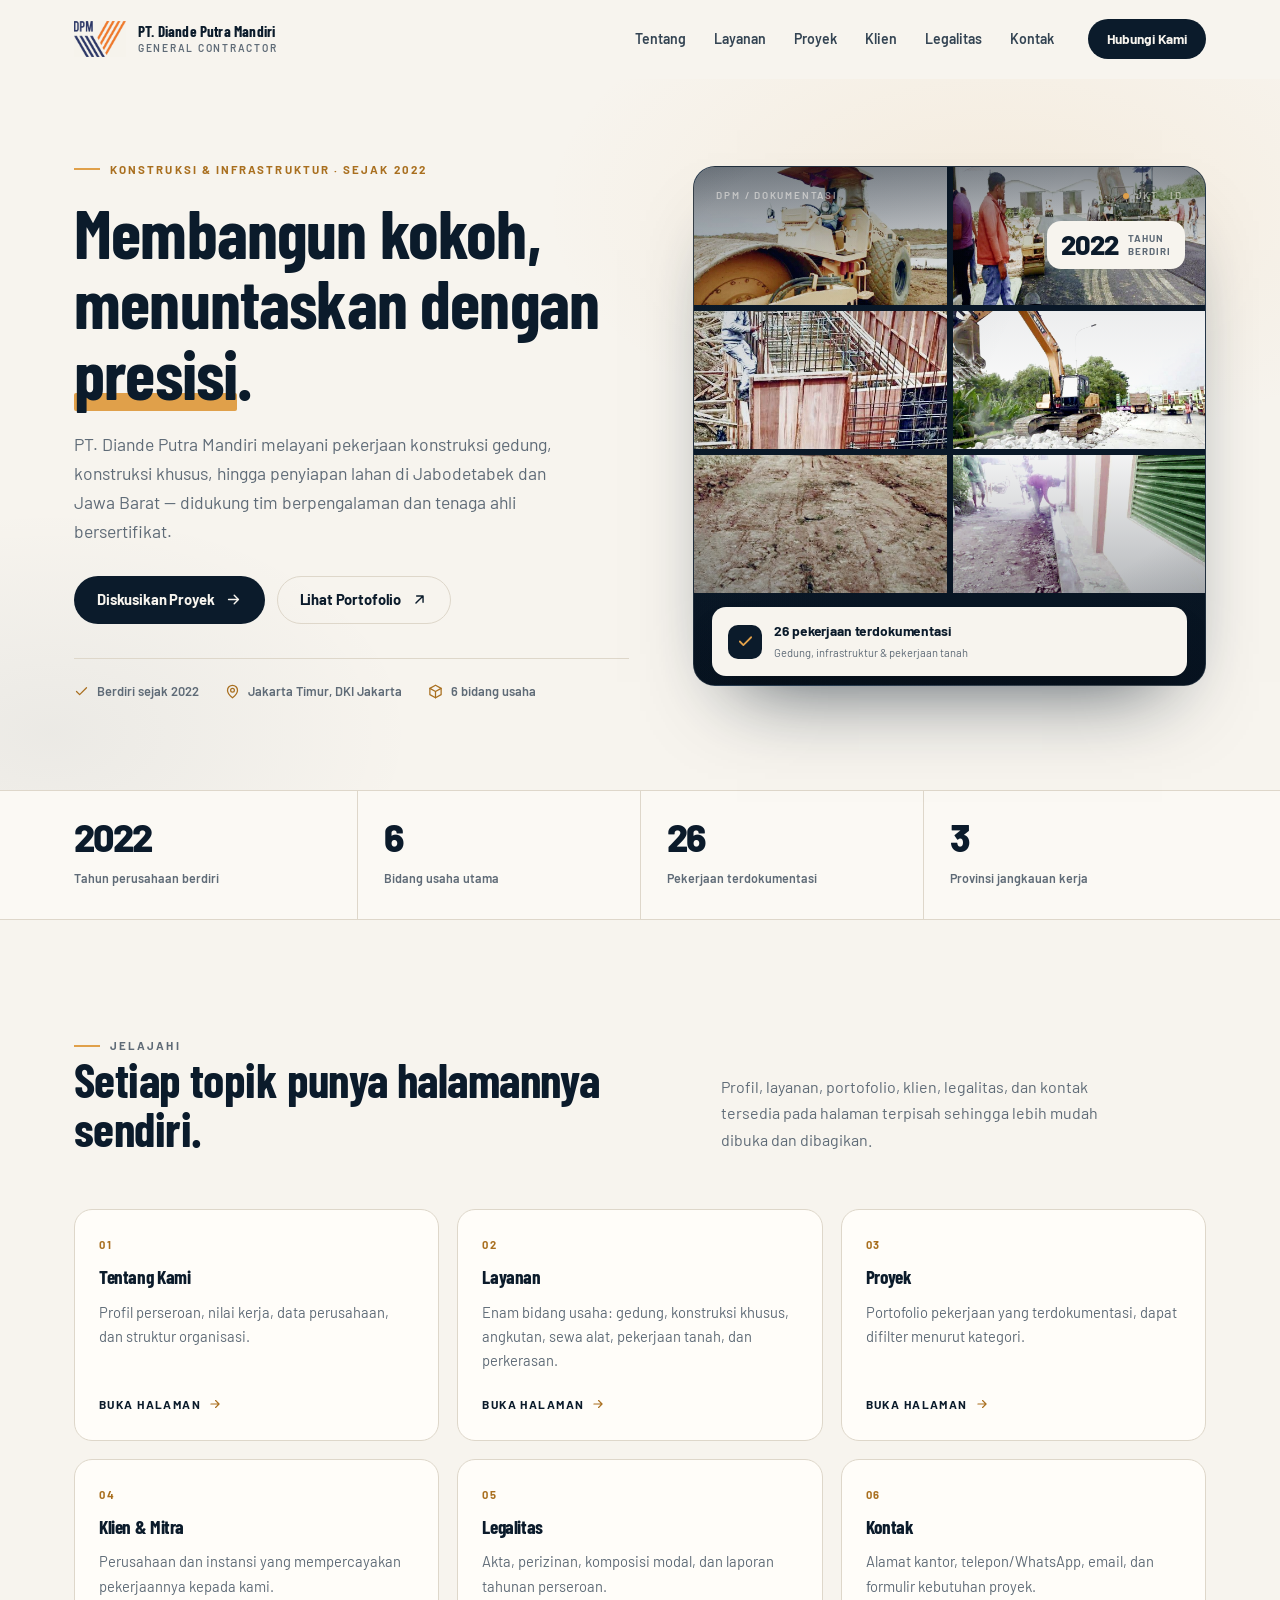
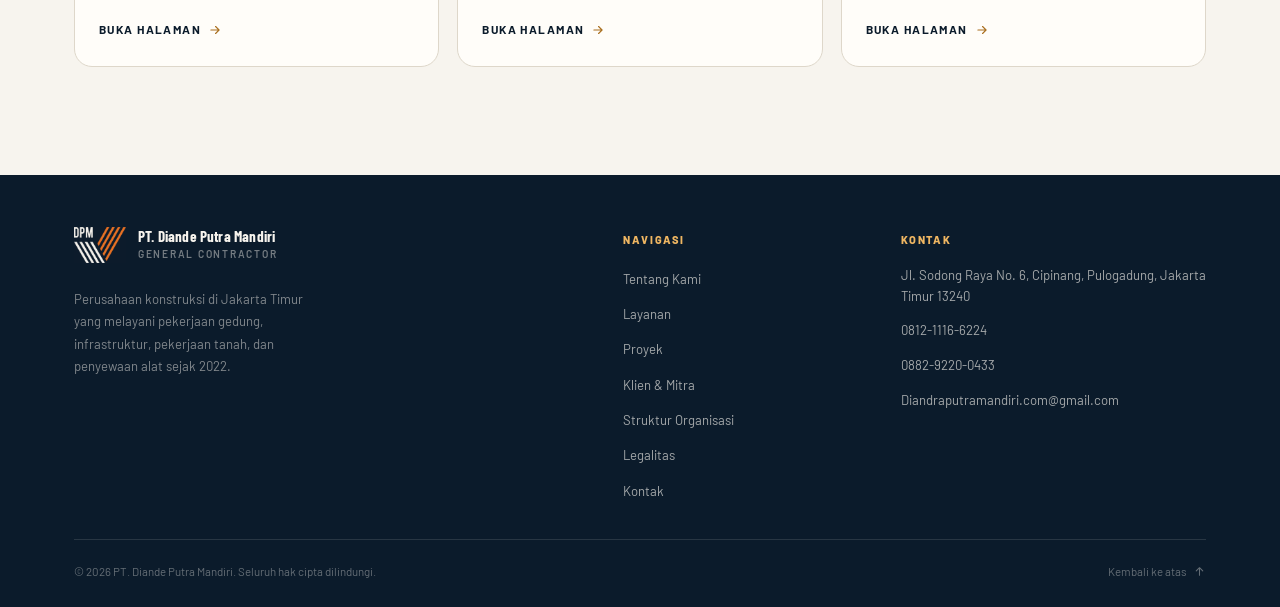
==== commit ce1f4a00: "Split single-page site into slug pages Move each section to its own URL (/tentang/, /layanan/, /proy" ====
--- a/index.html
+++ b/index.html
@@ -7,1051 +7,21 @@
   <meta name="description" content="PT. Diande Putra Mandiri adalah perusahaan konstruksi di Jakarta Timur yang melayani pekerjaan konstruksi gedung, konstruksi khusus, angkutan darat, dan penyewaan alat sejak 2022.">
   <meta name="theme-color" content="#0b1b2b">
   <meta property="og:title" content="PT. Diande Putra Mandiri — Konstruksi & Infrastruktur">
-  <meta property="og:description" content="Membangun kokoh, menuntaskan dengan presisi. Konstruksi gedung, infrastruktur, dan penyiapan lahan sejak 2022.">
+  <meta property="og:description" content="PT. Diande Putra Mandiri adalah perusahaan konstruksi di Jakarta Timur yang melayani pekerjaan konstruksi gedung, konstruksi khusus, angkutan darat, dan penyewaan alat sejak 2022.">
   <meta property="og:type" content="website">
   <link rel="icon" href="data:image/svg+xml,%3Csvg xmlns='http://www.w3.org/2000/svg' viewBox='0 0 64 64'%3E%3Crect width='64' height='64' rx='12' fill='%230b1b2b'/%3E%3Cpath d='M18 48V20l14-7 14 7v28' fill='none' stroke='%23e0a04a' stroke-width='4'/%3E%3Cpath d='M26 48V32h12v16' fill='none' stroke='%23f7f4ee' stroke-width='4'/%3E%3C/svg%3E">
   <link rel="preconnect" href="https://fonts.googleapis.com">
   <link rel="preconnect" href="https://fonts.gstatic.com" crossorigin>
   <link href="https://fonts.googleapis.com/css2?family=Barlow+Condensed:wght@600;700;800&family=Barlow:wght@400;500;600;700&display=swap" rel="stylesheet">
+  <link rel="stylesheet" href="assets/site.css">
   <script>document.documentElement.classList.add('js');</script>
-  <style>
-    :root {
-      --ink: #0b1b2b;
-      --ink-soft: #12293f;
-      --ink-line: #24405a;
-      --paper: #f7f4ee;
-      --paper-deep: #efeae1;
-      --line: #ded7ca;
-      --muted: #5f6b77;
-      --amber: #e0a04a;
-      --amber-bright: #efb662;
-      --amber-deep: #a96f1f;
-      --white: #fffdf9;
-      --radius: 18px;
-      --shadow: 0 24px 60px -30px rgba(11, 27, 43, .35);
-      --font: "Barlow", ui-sans-serif, system-ui, -apple-system, "Segoe UI", sans-serif;
-      --font-display: "Barlow Condensed", "Barlow", ui-sans-serif, system-ui, sans-serif;
-      --container: 1180px;
-      --header-h: 78px;
-    }
-
-    * { box-sizing: border-box; }
-    html { scroll-behavior: smooth; -webkit-text-size-adjust: 100%; }
-    body {
-      margin: 0;
-      font-family: var(--font);
-      background: var(--paper);
-      color: var(--ink);
-      line-height: 1.65;
-      font-size: 16px;
-      -webkit-font-smoothing: antialiased;
-      overflow-x: hidden;
-    }
-    body.nav-open { overflow: hidden; }
-    img, svg { display: block; max-width: 100%; }
-    a { color: inherit; text-decoration: none; }
-    ul { margin: 0; padding: 0; list-style: none; }
-    button, input, textarea, select { font: inherit; }
-    ::selection { background: var(--amber); color: var(--ink); }
-
-    :focus-visible {
-      outline: 2px solid var(--amber-deep);
-      outline-offset: 3px;
-      border-radius: 4px;
-    }
-
-    .container {
-      width: 100%;
-      max-width: var(--container);
-      margin-inline: auto;
-      padding-inline: 24px;
-    }
-
-    .skip-link {
-      position: fixed;
-      top: 12px;
-      left: 12px;
-      z-index: 200;
-      padding: 10px 16px;
-      background: var(--ink);
-      color: var(--paper);
-      border-radius: 8px;
-      transform: translateY(-160%);
-      transition: transform .2s ease;
-    }
-    .skip-link:focus { transform: translateY(0); }
-
-    /* ---------- Typography ---------- */
-    .eyebrow {
-      display: inline-flex;
-      align-items: center;
-      gap: 10px;
-      font-size: .72rem;
-      font-weight: 700;
-      letter-spacing: .18em;
-      text-transform: uppercase;
-      color: var(--amber-deep);
-      margin: 0 0 18px;
-    }
-    .eyebrow::before {
-      content: "";
-      width: 26px;
-      height: 2px;
-      background: var(--amber);
-      flex: none;
-    }
-    .eyebrow--light { color: var(--amber-bright); }
-
-    h1, h2, h3 { margin: 0; font-family: var(--font-display); line-height: 1.02; letter-spacing: -.012em; font-weight: 700; }
-    h1 { font-size: clamp(2.5rem, 5.4vw, 4.35rem); }
-    h2 { font-size: clamp(2rem, 3.8vw, 3rem); }
-    h3 { font-size: 1.22rem; letter-spacing: -.02em; line-height: 1.3; }
-    p { margin: 0 0 1rem; }
-    .lead { font-size: 1.06rem; color: var(--muted); }
-    .accent { color: var(--amber-deep); }
-
-    .section { padding: clamp(64px, 9vw, 108px) 0; scroll-margin-top: calc(var(--header-h) + 8px); }
-    .section-head {
-      display: grid;
-      grid-template-columns: minmax(0, 1fr) minmax(0, .8fr);
-      gap: 40px;
-      align-items: end;
-      margin-bottom: clamp(36px, 5vw, 56px);
-    }
-    .section-head p { color: var(--muted); margin: 0; max-width: 46ch; }
-    .section-head--center { display: block; text-align: center; max-width: 680px; margin-inline: auto; }
-    .section-head--center .eyebrow { justify-content: center; }
-    .section-head--center p { margin: 16px auto 0; }
-
-    /* ---------- Buttons ---------- */
-    .btn {
-      display: inline-flex;
-      align-items: center;
-      justify-content: center;
-      gap: 10px;
-      padding: 14px 22px;
-      border-radius: 999px;
-      border: 1px solid transparent;
-      font-weight: 700;
-      font-size: .92rem;
-      letter-spacing: -.01em;
-      line-height: 1.2;
-      cursor: pointer;
-      transition: transform .2s ease, background-color .2s ease, color .2s ease, border-color .2s ease, box-shadow .2s ease;
-    }
-    .btn svg { width: 17px; height: 17px; flex: none; }
-    .btn:hover { transform: translateY(-2px); }
-    .btn--dark { background: var(--ink); color: var(--paper); }
-    .btn--dark:hover { background: var(--ink-soft); box-shadow: 0 12px 26px -16px rgba(11, 27, 43, .8); }
-    .btn--amber { background: var(--amber); color: var(--ink); }
-    .btn--amber:hover { background: var(--amber-bright); box-shadow: 0 14px 30px -16px rgba(224, 160, 74, .9); }
-    .btn--ghost { border-color: var(--line); color: var(--ink); background: transparent; }
-    .btn--ghost:hover { border-color: var(--ink); background: rgba(11, 27, 43, .04); }
-    .btn--sm { padding: 11px 18px; font-size: .85rem; }
-
-    /* ---------- Header ---------- */
-    .site-header {
-      position: sticky;
-      top: 0;
-      z-index: 100;
-      background: rgba(247, 244, 238, .82);
-      backdrop-filter: blur(14px);
-      -webkit-backdrop-filter: blur(14px);
-      border-bottom: 1px solid transparent;
-      transition: border-color .25s ease, background-color .25s ease;
-    }
-    .site-header.is-scrolled {
-      background: rgba(247, 244, 238, .95);
-      border-color: var(--line);
-    }
-    .nav-wrap {
-      height: var(--header-h);
-      display: flex;
-      align-items: center;
-      justify-content: space-between;
-      gap: 24px;
-    }
-    .brand { display: inline-flex; align-items: center; gap: 12px; }
-    .brand-mark { height: 36px; width: auto; flex: none; }
-    .brand-text { display: flex; flex-direction: column; line-height: 1.15; }
-    .brand-text strong { font-size: .95rem; letter-spacing: -.02em; font-weight: 800; }
-    .brand-text small { font-size: .64rem; letter-spacing: .17em; text-transform: uppercase; color: var(--muted); font-weight: 600; margin-top: 3px; }
-
-    .nav { display: flex; align-items: center; gap: 28px; }
-    .nav a.nav-link {
-      position: relative;
-      font-size: .88rem;
-      font-weight: 600;
-      color: #344453;
-      padding: 6px 0;
-      transition: color .2s ease;
-    }
-    .nav a.nav-link::after {
-      content: "";
-      position: absolute;
-      left: 0;
-      bottom: 0;
-      width: 100%;
-      height: 2px;
-      background: var(--amber);
-      transform: scaleX(0);
-      transform-origin: left;
-      transition: transform .25s ease;
-    }
-    .nav a.nav-link:hover { color: var(--ink); }
-    .nav a.nav-link:hover::after { transform: scaleX(1); }
-    .nav .btn { margin-left: 6px; }
-
-    .nav-toggle {
-      display: none;
-      width: 44px;
-      height: 44px;
-      border: 1px solid var(--line);
-      background: transparent;
-      border-radius: 10px;
-      cursor: pointer;
-      align-items: center;
-      justify-content: center;
-      flex-direction: column;
-      gap: 5px;
-    }
-    .nav-toggle span {
-      width: 20px;
-      height: 2px;
-      background: var(--ink);
-      transition: transform .25s ease, opacity .2s ease;
-    }
-    .nav-toggle[aria-expanded="true"] span:nth-child(1) { transform: translateY(7px) rotate(45deg); }
-    .nav-toggle[aria-expanded="true"] span:nth-child(2) { opacity: 0; }
-    .nav-toggle[aria-expanded="true"] span:nth-child(3) { transform: translateY(-7px) rotate(-45deg); }
-
-    /* ---------- Hero ---------- */
-    .hero { position: relative; padding: clamp(40px, 6vw, 72px) 0 clamp(56px, 7vw, 88px); }
-    .hero::before {
-      content: "";
-      position: absolute;
-      inset: 0;
-      background:
-        radial-gradient(700px 380px at 78% 18%, rgba(224, 160, 74, .10), transparent 65%),
-        radial-gradient(520px 320px at 4% 92%, rgba(18, 41, 63, .05), transparent 70%);
-      pointer-events: none;
-    }
-    .hero-grid {
-      position: relative;
-      display: grid;
-      grid-template-columns: minmax(0, 1.04fr) minmax(0, .96fr);
-      gap: clamp(36px, 5vw, 64px);
-      align-items: center;
-    }
-    .hero-copy h1 { margin-bottom: 22px; }
-    .hero-copy h1 .mark {
-      position: relative;
-      white-space: nowrap;
-      color: var(--ink);
-    }
-    .hero-copy h1 .mark::after {
-      content: "";
-      position: absolute;
-      left: 0;
-      right: 0;
-      bottom: .04em;
-      height: .26em;
-      background: var(--amber);
-      z-index: -1;
-      border-radius: 2px;
-    }
-    .hero-copy h1 .mark { z-index: 0; }
-    .hero-copy .lead { max-width: 48ch; font-size: clamp(1rem, 1.4vw, 1.1rem); }
-    .hero-actions { display: flex; flex-wrap: wrap; gap: 12px; margin: 30px 0 34px; }
-    .hero-meta {
-      display: flex;
-      flex-wrap: wrap;
-      gap: 10px 26px;
-      padding-top: 22px;
-      border-top: 1px solid var(--line);
-      font-size: .8rem;
-      font-weight: 600;
-      color: var(--muted);
-    }
-    .hero-meta span { display: inline-flex; align-items: center; gap: 8px; }
-    .hero-meta svg { width: 15px; height: 15px; color: var(--amber-deep); }
-
-    .hero-art {
-      position: relative;
-      margin: 0;
-      display: flex;
-      flex-direction: column;
-      border-radius: 22px;
-      background:
-        radial-gradient(420px 300px at 82% 10%, rgba(224, 160, 74, .14), transparent 70%),
-        linear-gradient(160deg, #10263c 0%, #0a1929 70%);
-      border: 1px solid rgba(255, 255, 255, .09);
-      box-shadow: 0 40px 80px -44px rgba(11, 27, 43, .8);
-      overflow: hidden;
-      height: 520px;
-      isolation: isolate;
-    }
-    .hero-mosaic {
-      position: relative;
-      flex: none;
-      height: calc(100% - 92px);
-      display: grid;
-      grid-template-columns: 1fr 1fr;
-      grid-template-rows: repeat(3, 1fr);
-      gap: 6px;
-      background: #0a1929;
-      overflow: hidden;
-    }
-    .hero-mosaic img {
-      width: 100%;
-      height: 100%;
-      min-height: 0;
-      object-fit: cover;
-      display: block;
-      filter: saturate(.92) contrast(1.04);
-    }
-    .hero-veil {
-      position: absolute;
-      inset: 0;
-      z-index: 1;
-      pointer-events: none;
-      background: linear-gradient(180deg, rgba(7, 18, 30, .5) 0%, rgba(7, 18, 30, .1) 20%, rgba(7, 18, 30, 0) 50%, rgba(5, 14, 24, .45) 100%);
-    }
-    .hero-veil::after {
-      content: "";
-      position: absolute;
-      inset: 0;
-      background: linear-gradient(115deg, rgba(11, 27, 43, .3) 0%, transparent 52%);
-      opacity: .55;
-    }
-    .hero-art::after {
-      content: "";
-      position: absolute;
-      inset: 0;
-      background: radial-gradient(104% 82% at 50% 38%, transparent 58%, rgba(6, 16, 27, .3) 100%);
-      pointer-events: none;
-      z-index: 2;
-    }
-    .art-top {
-      position: absolute;
-      top: 20px;
-      left: 22px;
-      right: 22px;
-      z-index: 3;
-      display: flex;
-      justify-content: space-between;
-      align-items: center;
-      font-size: .62rem;
-      letter-spacing: .18em;
-      text-transform: uppercase;
-      font-weight: 600;
-      color: rgba(247, 244, 238, .55);
-    }
-    .art-top .art-dot { display: inline-flex; align-items: center; gap: 7px; }
-    .art-top .art-dot::before {
-      content: "";
-      width: 6px;
-      height: 6px;
-      border-radius: 50%;
-      background: var(--amber);
-    }
-    .art-badge {
-      position: absolute;
-      z-index: 4;
-      background: var(--paper);
-      color: var(--ink);
-      border-radius: 14px;
-      box-shadow: 0 20px 40px -22px rgba(0, 0, 0, .65);
-    }
-    .art-badge--top {
-      top: 54px;
-      right: 20px;
-      display: flex;
-      align-items: center;
-      gap: 10px;
-      padding: 10px 14px;
-    }
-    .art-badge--top .num { font-size: 1.7rem; font-weight: 800; line-height: 1; letter-spacing: -.04em; }
-    .art-badge--top .num span { color: var(--amber-deep); }
-    .art-badge--top .lbl { font-size: .62rem; line-height: 1.35; text-transform: uppercase; letter-spacing: .1em; color: var(--muted); font-weight: 700; }
-    .art-badge--bottom {
-      position: relative;
-      margin: 14px 18px 18px;
-      display: flex;
-      align-items: center;
-      gap: 12px;
-      padding: 13px 16px;
-    }
-    .art-badge--bottom .tick {
-      width: 34px;
-      height: 34px;
-      border-radius: 10px;
-      background: var(--ink);
-      color: var(--amber);
-      display: grid;
-      place-items: center;
-      flex: none;
-    }
-    .art-badge--bottom .tick svg { width: 17px; height: 17px; }
-    .art-badge--bottom strong { display: block; font-size: .86rem; letter-spacing: -.01em; }
-    .art-badge--bottom small { display: block; font-size: .7rem; color: var(--muted); margin-top: 1px; }
-
-    /* ---------- Stats ---------- */
-    .stats { border-top: 1px solid var(--line); border-bottom: 1px solid var(--line); background: rgba(255, 253, 249, .55); }
-    .stats-grid {
-      display: grid;
-      grid-template-columns: repeat(4, 1fr);
-    }
-    .stat {
-      padding: 28px 26px;
-      border-left: 1px solid var(--line);
-    }
-    .stat:first-child { border-left: 0; padding-left: 0; }
-    .stat strong {
-      display: block;
-      font-size: clamp(1.7rem, 3vw, 2.35rem);
-      font-weight: 800;
-      letter-spacing: -.04em;
-      line-height: 1;
-      margin-bottom: 8px;
-    }
-    .stat strong em { font-style: normal; color: var(--amber-deep); }
-    .stat span { font-size: .78rem; font-weight: 600; color: var(--muted); }
-
-    /* ---------- About ---------- */
-    .about-grid {
-      display: grid;
-      grid-template-columns: minmax(0, 1.05fr) minmax(0, .95fr);
-      gap: clamp(36px, 6vw, 72px);
-      align-items: start;
-    }
-    .about-copy p { color: var(--muted); }
-    .about-copy p strong { color: var(--ink); font-weight: 700; }
-    .values {
-      display: grid;
-      grid-template-columns: repeat(3, 1fr);
-      gap: 20px;
-      margin-top: 34px;
-    }
-    .value {
-      padding-top: 18px;
-      border-top: 2px solid var(--ink);
-    }
-    .value .v-num { font-size: .68rem; font-weight: 800; letter-spacing: .14em; color: var(--amber-deep); }
-    .value h4 { margin: 6px 0 6px; font-size: .94rem; letter-spacing: -.01em; }
-    .value p { margin: 0; font-size: .82rem; line-height: 1.6; color: var(--muted); }
-
-    .facts {
-      background: var(--white);
-      border: 1px solid var(--line);
-      border-radius: var(--radius);
-      box-shadow: var(--shadow);
-      overflow: hidden;
-    }
-    .facts-head {
-      display: flex;
-      align-items: center;
-      justify-content: space-between;
-      gap: 14px;
-      padding: 18px 24px;
-      background: var(--ink);
-      color: var(--paper);
-    }
-    .facts-head span { font-size: .72rem; font-weight: 700; letter-spacing: .16em; text-transform: uppercase; color: rgba(247, 244, 238, .65); }
-    .facts-head .seal { width: 26px; height: 26px; color: var(--amber); }
-    .facts dl { margin: 0; padding: 8px 24px 20px; }
-    .facts .row {
-      display: grid;
-      grid-template-columns: 8.5rem minmax(0, 1fr);
-      gap: 16px;
-      padding: 13px 0;
-      border-bottom: 1px dashed var(--line);
-    }
-    .facts .row:last-child { border-bottom: 0; }
-    .facts dt { font-size: .72rem; font-weight: 700; letter-spacing: .08em; text-transform: uppercase; color: var(--muted); }
-    .facts dd { margin: 0; font-size: .86rem; font-weight: 600; line-height: 1.5; }
-    .facts dd small { display: block; font-weight: 500; color: var(--muted); font-size: .76rem; margin-top: 2px; }
-
-    /* ---------- Services ---------- */
-    .services { background: var(--paper-deep); border-top: 1px solid var(--line); border-bottom: 1px solid var(--line); }
-    .service-grid {
-      display: grid;
-      grid-template-columns: repeat(2, 1fr);
-      gap: 20px;
-    }
-    .service {
-      position: relative;
-      background: var(--white);
-      border: 1px solid var(--line);
-      border-radius: var(--radius);
-      padding: 30px 30px 28px;
-      transition: transform .25s ease, box-shadow .25s ease, border-color .25s ease;
-      overflow: hidden;
-    }
-    .service::before {
-      content: "";
-      position: absolute;
-      inset: 0 0 auto 0;
-      height: 3px;
-      background: var(--amber);
-      transform: scaleX(0);
-      transform-origin: left;
-      transition: transform .3s ease;
-    }
-    .service:hover { transform: translateY(-4px); box-shadow: var(--shadow); border-color: #cfc5b4; }
-    .service:hover::before { transform: scaleX(1); }
-    .service-top { display: flex; align-items: flex-start; justify-content: space-between; margin-bottom: 22px; }
-    .service-icon {
-      width: 50px;
-      height: 50px;
-      border-radius: 13px;
-      background: var(--ink);
-      color: var(--amber);
-      display: grid;
-      place-items: center;
-    }
-    .service-icon svg { width: 24px; height: 24px; }
-    .service-num { font-size: .72rem; font-weight: 800; letter-spacing: .14em; color: #b3a794; }
-    .service h3 { margin-bottom: 10px; }
-    .service > p { color: var(--muted); font-size: .9rem; margin-bottom: 18px; }
-    .service-list { display: grid; gap: 8px; }
-    .service-list li {
-      position: relative;
-      padding-left: 20px;
-      font-size: .82rem;
-      color: #3d4b59;
-      line-height: 1.55;
-    }
-    .service-list li::before {
-      content: "";
-      position: absolute;
-      left: 0;
-      top: .58em;
-      width: 7px;
-      height: 7px;
-      border: 1.5px solid var(--amber-deep);
-      transform: rotate(45deg);
-    }
-
-
-    /* ---------- Projects ---------- */
-    .projects {
-      position: relative;
-      background: var(--ink);
-      color: var(--paper);
-      overflow: hidden;
-    }
-    .projects::before {
-      content: "";
-      position: absolute;
-      inset: 0;
-      background-image:
-        linear-gradient(rgba(255, 255, 255, .035) 1px, transparent 1px),
-        linear-gradient(90deg, rgba(255, 255, 255, .035) 1px, transparent 1px);
-      background-size: 72px 72px;
-      mask-image: radial-gradient(ellipse at 70% 0%, #000 30%, transparent 75%);
-      -webkit-mask-image: radial-gradient(ellipse at 70% 0%, #000 30%, transparent 75%);
-      pointer-events: none;
-    }
-    .projects .container { position: relative; }
-    .projects .section-head p { color: rgba(247, 244, 238, .62); }
-    .projects h2 { color: var(--paper); }
-
-    .filters { display: flex; flex-wrap: wrap; gap: 8px; margin-bottom: 30px; }
-    .filter {
-      padding: 8px 16px;
-      border-radius: 999px;
-      border: 1px solid rgba(247, 244, 238, .2);
-      background: transparent;
-      color: rgba(247, 244, 238, .72);
-      font-size: .78rem;
-      font-weight: 600;
-      cursor: pointer;
-      transition: all .2s ease;
-    }
-    .filter:hover { border-color: rgba(224, 160, 74, .6); color: var(--paper); }
-    .filter.is-active { background: var(--amber); border-color: var(--amber); color: var(--ink); }
-
-    .project-grid {
-      display: grid;
-      grid-template-columns: repeat(3, 1fr);
-      gap: 16px;
-    }
-    .project {
-      display: flex;
-      flex-direction: column;
-      min-height: 100%;
-      padding: 0;
-      border: 1px solid rgba(247, 244, 238, .12);
-      border-radius: 16px;
-      background: linear-gradient(160deg, rgba(255, 255, 255, .06), rgba(255, 255, 255, .015));
-      overflow: hidden;
-      transition: transform .3s ease, border-color .3s ease, box-shadow .3s ease;
-    }
-    .project:hover {
-      transform: translateY(-5px);
-      border-color: rgba(224, 160, 74, .55);
-      box-shadow: 0 32px 54px -36px rgba(0, 0, 0, .9);
-    }
-    .project.is-hidden { display: none; }
-
-    .project-media {
-      position: relative;
-      margin: 0;
-      aspect-ratio: 4 / 3;
-      overflow: hidden;
-      background: #0e2135;
-    }
-    .project-media img {
-      width: 100%;
-      height: 100%;
-      object-fit: cover;
-      display: block;
-      transform: scale(1.01);
-      transition: transform .7s cubic-bezier(.2, .7, .2, 1);
-    }
-    .project:hover .project-media img { transform: scale(1.06); }
-    .project-media::after {
-      content: "";
-      position: absolute;
-      inset: auto 0 0 0;
-      height: 58%;
-      background: linear-gradient(180deg, transparent, rgba(7, 19, 31, .72));
-      pointer-events: none;
-    }
-    .project-logo {
-      position: absolute;
-      z-index: 2;
-      left: 12px;
-      bottom: 12px;
-      display: inline-flex;
-      align-items: center;
-      justify-content: center;
-      min-width: 36px;
-      max-width: calc(100% - 24px);
-      height: 34px;
-      padding: 0 10px;
-      border-radius: 9px;
-      background: rgba(255, 253, 249, .95);
-      box-shadow: 0 10px 20px -14px rgba(0, 0, 0, .9);
-      overflow: hidden;
-    }
-    .project-logo img.sq { max-height: 26px; }
-    .project-logo img { display: block; max-height: 20px; max-width: 100%; width: auto; height: auto; object-fit: contain; }
-    .project-logo span { font-size: .64rem; font-weight: 800; letter-spacing: .1em; color: #12293f; }
-
-    .project-body { display: flex; flex-direction: column; flex: 1; padding: 20px 22px 22px; }
-    .project-top { display: flex; align-items: center; justify-content: space-between; gap: 12px; margin-bottom: 12px; }
-    .project-cat {
-      font-size: .6rem;
-      font-weight: 800;
-      letter-spacing: .14em;
-      text-transform: uppercase;
-      color: var(--amber-bright);
-    }
-    .project-top svg { width: 18px; height: 18px; color: rgba(247, 244, 238, .34); flex: none; }
-    .project h3 { font-size: 1.05rem; color: var(--paper); margin-bottom: 8px; }
-    .project p { font-size: .8rem; line-height: 1.6; color: rgba(247, 244, 238, .58); margin-bottom: 20px; }
-    .project-foot {
-      margin-top: auto;
-      padding-top: 14px;
-      border-top: 1px solid rgba(247, 244, 238, .12);
-      display: flex;
-      flex-direction: column;
-      gap: 2px;
-    }
-    .project-foot strong { font-size: .8rem; font-weight: 700; color: rgba(247, 244, 238, .9); }
-    .project-foot span { font-size: .72rem; color: rgba(247, 244, 238, .5); }
-    .project-note { margin: 26px 0 0; font-size: .78rem; color: rgba(247, 244, 238, .45); }
-
-    /* ---------- Structure ---------- */
-    .org-figure {
-      margin: 0;
-      padding: 26px 24px;
-      background: var(--white);
-      border: 1px solid var(--line);
-      border-radius: var(--radius);
-    }
-    .org-figure img { width: 100%; height: auto; display: block; }
-
-    .team-label {
-      margin: 28px 0 12px;
-      font-size: .68rem;
-      font-weight: 800;
-      letter-spacing: .15em;
-      text-transform: uppercase;
-      color: var(--amber-deep);
-    }
-    .credentials { display: grid; grid-template-columns: repeat(3, minmax(0, 1fr)); gap: 12px; }
-    .credential {
-      padding: 16px 18px;
-      border: 1px solid var(--line);
-      border-left: 3px solid var(--amber);
-      border-radius: 10px;
-      background: var(--white);
-    }
-    .credential strong { display: block; font-size: .82rem; font-weight: 700; letter-spacing: -.01em; line-height: 1.4; }
-    .credential span { display: block; margin-top: 4px; font-size: .72rem; color: var(--muted); }
-
-    /* ---------- Legal ---------- */
-    .legal { background: var(--ink); color: var(--paper); }
-    .legal .eyebrow { color: var(--amber-bright); }
-    .legal .section-head p { color: rgba(247, 244, 238, .62); }
-    .legal h2 { color: var(--paper); }
-    .legal-grid { display: grid; grid-template-columns: repeat(auto-fit, minmax(232px, 1fr)); gap: 18px; }
-    .legal-card {
-      padding: 26px 24px 24px;
-      border: 1px solid rgba(247, 244, 238, .14);
-      border-radius: 16px;
-      background: rgba(247, 244, 238, .035);
-    }
-    .legal-card .tag { font-size: .66rem; font-weight: 700; letter-spacing: .16em; text-transform: uppercase; color: var(--amber); }
-    .legal-card h3 { color: var(--paper); margin: 10px 0 10px; font-size: 1.05rem; }
-    .legal-card > p { margin: 0; font-size: .83rem; line-height: 1.7; color: rgba(247, 244, 238, .6); }
-    .legal-card dl { margin: 16px 0 0; }
-    .legal-card .lrow {
-      display: flex;
-      justify-content: space-between;
-      align-items: baseline;
-      gap: 12px;
-      padding: 9px 0;
-      border-top: 1px solid rgba(247, 244, 238, .1);
-      font-size: .8rem;
-    }
-    .legal-card .lrow dt { color: rgba(247, 244, 238, .52); }
-    .legal-card .lrow dd { margin: 0; font-weight: 700; color: var(--paper); text-align: right; }
-    .legal-note { margin: 22px 0 0; font-size: .76rem; line-height: 1.7; color: rgba(247, 244, 238, .48); max-width: 88ch; }
-
-    .legal-timeline {
-      display: grid;
-      grid-template-columns: repeat(4, minmax(0, 1fr));
-      gap: 18px;
-      margin: 34px 0 0;
-      padding: 0;
-      list-style: none;
-    }
-    .legal-timeline li {
-      position: relative;
-      padding-top: 22px;
-      border-top: 1px solid rgba(247, 244, 238, .16);
-    }
-    .legal-timeline li::before {
-      content: "";
-      position: absolute;
-      top: -4px;
-      left: 0;
-      width: 7px;
-      height: 7px;
-      border-radius: 50%;
-      background: var(--amber);
-    }
-    .legal-timeline .lt-date {
-      display: block;
-      margin-bottom: 7px;
-      font-size: .64rem;
-      font-weight: 800;
-      letter-spacing: .13em;
-      text-transform: uppercase;
-      color: var(--amber-bright);
-    }
-    .legal-timeline strong { display: block; margin-bottom: 5px; font-size: .9rem; color: var(--paper); letter-spacing: -.01em; }
-    .legal-timeline p { margin: 0; font-size: .77rem; line-height: 1.6; color: rgba(247, 244, 238, .55); }
-
-    /* ---------- Clients ---------- */
-    .clients { background: #fbf9f5; border-top: 1px solid var(--line); border-bottom: 1px solid var(--line); }
-    .client-grid {
-      list-style: none;
-      margin: 0;
-      padding: 0;
-      display: grid;
-      grid-template-columns: repeat(8, minmax(0, 1fr));
-      gap: 12px;
-    }
-    .client-card {
-      display: flex;
-      flex-direction: column;
-      align-items: center;
-      justify-content: center;
-      gap: 10px;
-      min-height: 132px;
-      padding: 16px 10px 14px;
-      background: #fff;
-      border: 1px solid var(--line);
-      border-radius: 14px;
-      text-align: center;
-      transition: border-color .25s ease, box-shadow .25s ease, transform .25s ease;
-    }
-    .client-card:hover { border-color: rgba(11, 27, 43, .26); box-shadow: 0 16px 32px -26px rgba(11, 27, 43, .7); transform: translateY(-2px); }
-    .client-logo { height: 44px; display: flex; align-items: center; justify-content: center; }
-    .client-logo img {
-      max-height: 34px;
-      max-width: 100%;
-      width: auto;
-      height: auto;
-      object-fit: contain;
-      filter: grayscale(1);
-      opacity: .72;
-      transition: filter .25s ease, opacity .25s ease;
-    }
-    .client-logo img.wide { max-width: 100%; max-height: 24px; }
-    .client-card:hover .client-logo img { filter: none; opacity: 1; }
-    .client-mark {
-      width: 52px;
-      height: 52px;
-      border-radius: 14px;
-      display: grid;
-      place-items: center;
-      background: linear-gradient(160deg, #16283c, #0b1b2b);
-      color: var(--amber-bright);
-      font-weight: 800;
-      font-size: .92rem;
-      letter-spacing: .06em;
-      box-shadow: inset 0 0 0 1px rgba(255, 255, 255, .1);
-    }
-    .client-name { font-size: .73rem; font-weight: 600; line-height: 1.4; color: var(--muted); }
-    .client-note { margin: 22px 0 0; font-size: .78rem; line-height: 1.65; color: var(--muted); text-align: center; }
-
-    /* ---------- Contact ---------- */
-    .contact { background: var(--paper-deep); border-top: 1px solid var(--line); }
-    .contact-grid {
-      display: grid;
-      grid-template-columns: minmax(0, 1fr) minmax(0, .95fr);
-      gap: clamp(36px, 5vw, 64px);
-      align-items: start;
-    }
-    .contact-copy h2 { margin-bottom: 18px; }
-    .contact-copy > p { color: var(--muted); max-width: 44ch; }
-    .contact-list { display: grid; gap: 10px; margin-top: 30px; }
-    .contact-item {
-      display: flex;
-      gap: 14px;
-      padding: 16px;
-      background: rgba(255, 253, 249, .65);
-      border: 1px solid var(--line);
-      border-radius: 12px;
-      transition: border-color .2s ease, background-color .2s ease;
-    }
-    .contact-item:hover { border-color: #c9bca8; background: var(--white); }
-    .contact-item .ico {
-      width: 38px;
-      height: 38px;
-      flex: none;
-      border-radius: 10px;
-      background: var(--ink);
-      color: var(--amber);
-      display: grid;
-      place-items: center;
-    }
-    .contact-item .ico svg { width: 18px; height: 18px; }
-    .contact-item .label {
-      display: block;
-      font-size: .62rem;
-      font-weight: 800;
-      letter-spacing: .14em;
-      text-transform: uppercase;
-      color: var(--muted);
-      margin-bottom: 3px;
-    }
-    .contact-item a, .contact-item address {
-      font-size: .86rem;
-      font-style: normal;
-      font-weight: 600;
-      line-height: 1.55;
-      color: var(--ink);
-    }
-    .contact-item a:hover { color: var(--amber-deep); }
-    .contact-item small { display: block; font-size: .72rem; color: var(--muted); font-weight: 500; margin-top: 2px; }
-
-    .form-card {
-      background: var(--ink);
-      color: var(--paper);
-      border-radius: var(--radius);
-      padding: clamp(24px, 3.5vw, 34px);
-      box-shadow: 0 36px 70px -40px rgba(11, 27, 43, .75);
-    }
-    .form-card h3 { color: var(--paper); margin-bottom: 6px; }
-    .form-card > p { font-size: .8rem; color: rgba(247, 244, 238, .55); margin-bottom: 24px; }
-    .form-row { display: grid; gap: 6px; margin-bottom: 15px; }
-    .form-row label { font-size: .68rem; font-weight: 700; letter-spacing: .1em; text-transform: uppercase; color: rgba(247, 244, 238, .6); }
-    .form-row input,
-    .form-row select,
-    .form-row textarea {
-      width: 100%;
-      padding: 12px 14px;
-      border-radius: 9px;
-      border: 1px solid rgba(247, 244, 238, .16);
-      background: rgba(255, 255, 255, .05);
-      color: var(--paper);
-      font-size: .86rem;
-      transition: border-color .2s ease, background-color .2s ease;
-    }
-    .form-row textarea { resize: vertical; min-height: 96px; }
-    .form-row input::placeholder,
-    .form-row textarea::placeholder { color: rgba(247, 244, 238, .32); }
-    .form-row input:focus,
-    .form-row select:focus,
-    .form-row textarea:focus {
-      outline: none;
-      border-color: var(--amber);
-      background: rgba(255, 255, 255, .08);
-    }
-    .form-row select { appearance: none; background-image: linear-gradient(45deg, transparent 50%, rgba(247, 244, 238, .5) 50%), linear-gradient(135deg, rgba(247, 244, 238, .5) 50%, transparent 50%); background-position: calc(100% - 19px) 50%, calc(100% - 14px) 50%; background-size: 5px 5px; background-repeat: no-repeat; }
-    .form-row select option { color: var(--ink); background: var(--paper); }
-    .form-card .btn { width: 100%; margin-top: 6px; }
-    .form-note { font-size: .7rem; color: rgba(247, 244, 238, .42); margin: 12px 0 0; text-align: center; }
-
-    /* ---------- Footer ---------- */
-    .site-footer { background: var(--ink); color: rgba(247, 244, 238, .65); padding: 52px 0 26px; }
-    .footer-grid {
-      display: grid;
-      grid-template-columns: 1.5fr .7fr .9fr;
-      gap: 40px;
-      padding-bottom: 36px;
-      border-bottom: 1px solid rgba(247, 244, 238, .12);
-    }
-    .footer-brand .brand-text strong { color: var(--paper); }
-    .footer-brand .brand-text small { color: rgba(247, 244, 238, .45); }
-    .footer-brand p { max-width: 36ch; font-size: .82rem; line-height: 1.7; margin: 18px 0 0; color: rgba(247, 244, 238, .5); }
-    .footer-col h4 {
-      margin: 4px 0 16px;
-      font-size: .68rem;
-      letter-spacing: .15em;
-      text-transform: uppercase;
-      color: var(--amber-bright);
-      font-weight: 800;
-    }
-    .footer-col ul { display: grid; gap: 9px; }
-    .footer-col a, .footer-col address {
-      font-size: .82rem;
-      font-style: normal;
-      color: rgba(247, 244, 238, .65);
-      line-height: 1.6;
-      transition: color .2s ease;
-    }
-    .footer-col a:hover { color: var(--amber-bright); }
-    .footer-bottom {
-      display: flex;
-      flex-wrap: wrap;
-      align-items: center;
-      justify-content: space-between;
-      gap: 12px;
-      padding-top: 22px;
-      font-size: .72rem;
-      color: rgba(247, 244, 238, .38);
-    }
-    .footer-bottom a:hover { color: var(--amber-bright); }
-    .back-top { display: inline-flex; align-items: center; gap: 6px; }
-    .back-top svg { width: 13px; height: 13px; }
-
-    /* ---------- Reveal ---------- */
-    .js [data-reveal] {
-      opacity: 0;
-      transform: translateY(18px);
-      transition: opacity .7s cubic-bezier(.2, .7, .2, 1), transform .7s cubic-bezier(.2, .7, .2, 1);
-    }
-    .js [data-reveal].is-visible { opacity: 1; transform: none; }
-
-    /* ---------- Responsive ---------- */
-    @media (max-width: 1024px) {
-      .hero-grid { gap: 40px; }
-      .project-grid { grid-template-columns: repeat(2, 1fr); }
-      .client-grid { grid-template-columns: repeat(4, minmax(0, 1fr)); }
-      .footer-grid { grid-template-columns: 1.3fr .7fr .9fr; gap: 28px; }
-    }
-
-    @media (max-width: 860px) {
-      :root { --header-h: 70px; }
-      .nav {
-        position: fixed;
-        inset: var(--header-h) 0 auto 0;
-        z-index: 99;
-        flex-direction: column;
-        align-items: stretch;
-        gap: 0;
-        padding: 12px 24px 24px;
-        background: var(--paper);
-        border-bottom: 1px solid var(--line);
-        box-shadow: 0 30px 50px -30px rgba(11, 27, 43, .4);
-        transform: translateY(-12px);
-        opacity: 0;
-        visibility: hidden;
-        transition: opacity .22s ease, transform .22s ease, visibility .22s;
-      }
-      .nav.is-open { opacity: 1; transform: none; visibility: visible; }
-      .nav a.nav-link { padding: 13px 2px; border-bottom: 1px solid var(--line); font-size: .95rem; }
-      .nav a.nav-link::after { display: none; }
-      .nav .btn { margin: 18px 0 0; }
-      .nav-toggle { display: inline-flex; }
-
-      .hero-grid { grid-template-columns: 1fr; }
-      .hero-copy { max-width: 640px; }
-      .hero-art { height: 440px; }
-      .stats-grid { grid-template-columns: repeat(2, 1fr); }
-      .stat { padding: 22px 20px; }
-      .stat:nth-child(odd) { border-left: 0; padding-left: 0; }
-      .stat:nth-child(-n+2) { border-bottom: 1px solid var(--line); }
-      .about-grid, .contact-grid { grid-template-columns: 1fr; }
-      .section-head { grid-template-columns: 1fr; gap: 16px; align-items: start; }
-      .service-grid { grid-template-columns: 1fr; }
-      .footer-grid { grid-template-columns: 1fr 1fr; }
-      .footer-brand { grid-column: 1 / -1; }
-    }
-
-    @media (max-width: 640px) {
-      .container { padding-inline: 18px; }
-      .brand-text small { display: none; }
-      .brand-text strong { font-size: .86rem; }
-      .hero { padding-top: 28px; }
-      .hero-copy h1 { font-size: clamp(2.15rem, 9.5vw, 2.9rem); }
-      .hero-actions .btn { flex: 1 1 auto; }
-      .hero-art { height: 420px; }
-      .art-badge--top { top: 46px; right: 14px; padding: 8px 12px; }
-      .art-badge--top .num { font-size: 1.4rem; }
-      .art-badge--bottom { margin: 10px 12px 12px; padding: 11px 13px; }
-      .stat strong { font-size: 1.6rem; }
-      .values { grid-template-columns: 1fr; gap: 16px; }
-      .facts .row { grid-template-columns: 1fr; gap: 3px; }
-      .project-grid { grid-template-columns: 1fr; }
-      .project-top { margin-bottom: 12px; }
-      .footer-grid { grid-template-columns: 1fr; gap: 30px; }
-      .service { padding: 24px 22px; }
-      .footer-bottom { justify-content: flex-start; }
-    }
-
-    @media (max-width: 860px) {
-      .legal-grid { grid-template-columns: 1fr; }
-      .legal-timeline { grid-template-columns: 1fr 1fr; }
-      .credentials { grid-template-columns: 1fr; }
-    }
-
-    @media (max-width: 640px) {
-      .legal-timeline { grid-template-columns: 1fr; }
-      .client-grid { grid-template-columns: repeat(2, minmax(0, 1fr)); gap: 10px; }
-      .client-card { min-height: 132px; padding: 18px 10px 16px; gap: 10px; }
-      .client-logo { height: 38px; }
-      .client-logo img { max-height: 34px; max-width: 152px; }
-      .client-name { font-size: .71rem; }
-    }
-
-    @media (prefers-reduced-motion: reduce) {
-      html { scroll-behavior: auto; }
-      *, *::before, *::after {
-        animation-duration: .01ms !important;
-        transition-duration: .01ms !important;
-      }
-      .js [data-reveal] { opacity: 1; transform: none; }
-    }
-  
-    /* wordmark mengikuti karakter logo: condensed grotesque */
-    .brand-text strong { font-family: var(--font-display); font-weight: 700; letter-spacing: .012em; }
-  </style>
 </head>
 <body>
   <a class="skip-link" href="#main">Lompat ke konten</a>
 
   <header class="site-header" id="site-header">
     <div class="container nav-wrap">
-      <a class="brand" href="#beranda" aria-label="PT. Diande Putra Mandiri — Beranda">
+      <a class="brand" href="./" aria-label="PT. Diande Putra Mandiri — Beranda">
         <img class="brand-mark" src="assets/logo-dpm.png" alt="" width="600" height="416">
         <span class="brand-text">
           <strong>PT. Diande Putra Mandiri</strong>
@@ -1064,18 +34,19 @@
       </button>
 
       <nav class="nav" id="primary-nav" aria-label="Navigasi utama">
-        <a class="nav-link" href="#tentang">Tentang</a>
-        <a class="nav-link" href="#layanan">Layanan</a>
-        <a class="nav-link" href="#proyek">Proyek</a>
-        <a class="nav-link" href="#struktur">Tim</a>
-        <a class="nav-link" href="#kontak">Kontak</a>
-        <a class="btn btn--dark btn--sm" href="#kontak">Hubungi Kami</a>
+        <a class="nav-link" href="tentang/">Tentang</a>
+        <a class="nav-link" href="layanan/">Layanan</a>
+        <a class="nav-link" href="proyek/">Proyek</a>
+        <a class="nav-link" href="klien/">Klien</a>
+        <a class="nav-link" href="legalitas/">Legalitas</a>
+        <a class="nav-link" href="kontak/">Kontak</a>
+        <a class="btn btn--dark btn--sm" href="kontak/">Hubungi Kami</a>
       </nav>
     </div>
   </header>
 
   <main id="main">
-    <!-- HERO -->
+
     <section class="hero" id="beranda">
       <div class="container hero-grid">
         <div class="hero-copy">
@@ -1083,11 +54,11 @@
           <h1>Membangun kokoh,<br>menuntaskan dengan <span class="mark">presisi</span>.</h1>
           <p class="lead">PT. Diande Putra Mandiri melayani pekerjaan konstruksi gedung, konstruksi khusus, hingga penyiapan lahan di Jabodetabek dan Jawa Barat — didukung tim berpengalaman dan tenaga ahli bersertifikat.</p>
           <div class="hero-actions">
-            <a class="btn btn--dark" href="#kontak">
+            <a class="btn btn--dark" href="kontak/">
               Diskusikan Proyek
               <svg viewBox="0 0 24 24" fill="none" stroke="currentColor" stroke-width="2" stroke-linecap="round" stroke-linejoin="round" aria-hidden="true"><path d="M5 12h14M13 6l6 6-6 6"/></svg>
             </a>
-            <a class="btn btn--ghost" href="#proyek">
+            <a class="btn btn--ghost" href="proyek/">
               Lihat Portofolio
               <svg viewBox="0 0 24 24" fill="none" stroke="currentColor" stroke-width="2" stroke-linecap="round" stroke-linejoin="round" aria-hidden="true"><path d="M7 17 17 7M8 7h9v9"/></svg>
             </a>
@@ -1147,7 +118,6 @@
       </div>
     </section>
 
-    <!-- STATS -->
     <section class="stats" aria-label="Ringkasan perusahaan">
       <div class="container stats-grid">
         <div class="stat">
@@ -1169,1015 +139,65 @@
       </div>
     </section>
 
-    <!-- TENTANG -->
-    <section class="section" id="tentang">
-      <div class="container">
-        <div class="about-grid">
-          <div class="about-copy">
-            <p class="eyebrow">Tentang Kami</p>
-            <h2 style="margin-bottom: 22px;">Perusahaan konstruksi yang tumbuh bersama kepercayaan klien.</h2>
-            <p><strong>PT. Diande Putra Mandiri</strong> adalah perseroan terbatas yang berkedudukan di Jakarta Timur dan didirikan pada 29 Juli 2022. Sejak itu, kami mengerjakan pekerjaan konstruksi gedung, konstruksi khusus, angkutan darat, serta penyewaan peralatan konstruksi.</p>
-            <p>Pengalaman lapangan kami mencakup pembongkaran struktur, penyiapan dan pemadatan lahan, pengaspalan kawasan industri, pekerjaan galian, hingga pembangunan fasilitas pendukung rumah sakit dan infrastruktur ketenagalistrikan. Setiap pekerjaan dijalankan dengan mengutamakan mutu, keselamatan kerja, dan ketepatan waktu penyerahan.</p>
-
-            <div class="values">
-              <div class="value">
-                <span class="v-num">01</span>
-                <h4>Mutu Pekerjaan</h4>
-                <p>Metode kerja dan material yang sesuai spesifikasi teknis serta standar kelayakan konstruksi.</p>
-              </div>
-              <div class="value">
-                <span class="v-num">02</span>
-                <h4>Keselamatan Kerja</h4>
-                <p>Pelaksanaan di lapangan didukung tenaga ahli K3 konstruksi bersertifikat.</p>
-              </div>
-              <div class="value">
-                <span class="v-num">03</span>
-                <h4>Ketepatan Waktu</h4>
-                <p>Perencanaan jadwal dan pengendalian lapangan agar pekerjaan tuntas sesuai target.</p>
-              </div>
-            </div>
-          </div>
-
-          <aside class="facts" data-reveal aria-label="Data perusahaan">
-            <div class="facts-head">
-              <span>Data Perusahaan</span>
-              <svg class="seal" viewBox="0 0 24 24" fill="none" stroke="currentColor" stroke-width="1.6" stroke-linecap="round" stroke-linejoin="round" aria-hidden="true"><path d="M12 2 4 5v6c0 5 3.4 8.6 8 11 4.6-2.4 8-6 8-11V5l-8-3Z"/><path d="m9 12 2 2 4-4"/></svg>
-            </div>
-            <dl>
-              <div class="row">
-                <dt>Nama</dt>
-                <dd>PT. Diande Putra Mandiri</dd>
-              </div>
-              <div class="row">
-                <dt>Berdiri</dt>
-                <dd>29 Juli 2022<small>Akta pendirian No. 19, Notaris Suheri Hadisusastro, S.H., M.Kn.</small></dd>
-              </div>
-              <div class="row">
-                <dt>Badan hukum</dt>
-                <dd>Perseroan terbatas<small>SK Menteri Hukum RI No. AHU-0051229.AH.01.01.TAHUN 2022, 30 Juli 2022</small></dd>
-              </div>
-              <div class="row">
-                <dt>NIB</dt>
-                <dd>0108220067519<small>Terbit 1 Agustus 2022, perubahan 7 Agustus 2026</small></dd>
-              </div>
-              <div class="row">
-                <dt>Kedudukan</dt>
-                <dd>Jakarta Timur, DKI Jakarta</dd>
-              </div>
-              <div class="row">
-                <dt>Modal dasar</dt>
-                <dd>Rp5.500.000.000</dd>
-              </div>
-              <div class="row">
-                <dt>Modal ditempatkan</dt>
-                <dd>Rp1.375.000.000<small>1.375 saham, per 26 Oktober 2026</small></dd>
-              </div>
-              <div class="row">
-                <dt>Akta terakhir</dt>
-                <dd>No. 63, 26 Oktober 2026<small>Notaris Darmawati, S.H., M.Kn.</small></dd>
-              </div>
-              <div class="row">
-                <dt>Jangka waktu</dt>
-                <dd>Tidak terbatas<small>Tahun buku 1 Januari – 31 Desember</small></dd>
-              </div>
-              <div class="row">
-                <dt>Bidang usaha</dt>
-                <dd>Konstruksi Gedung; Konstruksi Khusus; Angkutan Darat &amp; Saluran Pipa; Penyewaan &amp; Sewa Guna Usaha</dd>
-              </div>
-              <div class="row">
-                <dt>Wilayah kerja</dt>
-                <dd>Jabodetabek, Banten &amp; Jawa Barat</dd>
-              </div>
-            </dl>
-          </aside>
-        </div>
-      </div>
-    </section>
-
-    <!-- LAYANAN -->
-    <section class="section services" id="layanan">
+    <!-- DIREKTORI HALAMAN -->
+    <section class="section" id="halaman">
       <div class="container">
         <div class="section-head">
           <div>
-            <p class="eyebrow">Layanan</p>
-            <h2>Bidang usaha dan lingkup pekerjaan.</h2>
-          </div>
-          <p>Dari struktur bangunan hingga pekerjaan tanah dan mobilisasi material, pekerjaan ditangani secara terpadu oleh tim internal dan tenaga ahli berpengalaman.</p>
-        </div>
-
-        <div class="service-grid">
-          <article class="service" data-reveal>
-            <div class="service-top">
-              <span class="service-icon">
-                <svg viewBox="0 0 24 24" fill="none" stroke="currentColor" stroke-width="1.6" stroke-linecap="round" stroke-linejoin="round" aria-hidden="true"><path d="M3 21h18M5 21V8l7-5 7 5v13"/><path d="M9 21v-6h6v6M9 11h.01M15 11h.01"/></svg>
-              </span>
-              <span class="service-num">01</span>
-            </div>
-            <h3>Konstruksi Gedung</h3>
-            <p>Pembangunan, pemeliharaan, pembangunan kembali, dan renovasi bangunan untuk berbagai fungsi.</p>
-            <ul class="service-list">
-              <li>Gedung hunian, apartemen &amp; kondominium</li>
-              <li>Gedung perkantoran, ruko &amp; area perbelanjaan</li>
-              <li>Gedung industri, fasilitas kesehatan &amp; pendidikan</li>
-              <li>Gedung penginapan, tempat hiburan, olahraga &amp; fasilitas umum</li>
-            </ul>
-          </article>
-
-          <article class="service" data-reveal>
-            <div class="service-top">
-              <span class="service-icon">
-                <svg viewBox="0 0 24 24" fill="none" stroke="currentColor" stroke-width="1.6" stroke-linecap="round" stroke-linejoin="round" aria-hidden="true"><path d="M2 20h20M4 20v-5h6v5M10 20V9h5v11"/><path d="m14 9 5-4 2 3-4 5"/><path d="M4 15V11h6v4"/><path d="M7 11V7h4"/></svg>
-              </span>
-              <span class="service-num">02</span>
-            </div>
-            <h3>Konstruksi Khusus</h3>
-            <p>Pekerjaan pendukung konstruksi yang menuntut metode dan peralatan spesifik di lapangan.</p>
-            <ul class="service-list">
-              <li>Pembobokan &amp; pekerjaan struktur beton</li>
-              <li>Perbaikan dan perkuatan struktur bangunan</li>
-              <li>Instalasi listrik &amp; mekanikal</li>
-              <li>Pekerjaan penunjang konstruksi</li>
-            </ul>
-          </article>
-
-          <article class="service" data-reveal>
-            <div class="service-top">
-              <span class="service-icon">
-                <svg viewBox="0 0 24 24" fill="none" stroke="currentColor" stroke-width="1.6" stroke-linecap="round" stroke-linejoin="round" aria-hidden="true"><path d="M2 17h20M4 17V9h11v8M15 12h4l3 3v2"/><circle cx="7" cy="19" r="2"/><circle cx="18" cy="19" r="2"/><path d="M4 9V6h9v3"/></svg>
-              </span>
-              <span class="service-num">03</span>
-            </div>
-            <h3>Angkutan Darat &amp; Saluran Pipa</h3>
-            <p>Operasional angkutan barang dengan kendaraan bermotor untuk kebutuhan proyek dan distribusi.</p>
-            <ul class="service-list">
-              <li>Truk, pick-up, bak terbuka &amp; bak tertutup</li>
-              <li>Mobilisasi material dan peralatan proyek</li>
-              <li>Dukungan angkutan untuk pekerjaan sipil</li>
-            </ul>
-          </article>
-
-          <article class="service" data-reveal>
-            <div class="service-top">
-              <span class="service-icon">
-                <svg viewBox="0 0 24 24" fill="none" stroke="currentColor" stroke-width="1.6" stroke-linecap="round" stroke-linejoin="round" aria-hidden="true"><path d="M3 21h18M6 21v-9M18 21v-9M6 12h12M6 12 3 8h18l-3 4"/><path d="M12 8V4M9 4h6"/><circle cx="12" cy="17" r="1.5"/></svg>
-              </span>
-              <span class="service-num">04</span>
-            </div>
-            <h3>Penyewaan &amp; Sewa Guna Usaha</h3>
-            <p>Penyediaan kendaraan dan peralatan konstruksi dengan skema sewa tanpa hak opsi (operational leasing).</p>
-            <ul class="service-list">
-              <li>Penyewaan mobil, bus, truk &amp; kendaraan operasional</li>
-              <li>Penyewaan alat konstruksi dengan operator</li>
-              <li>Dukungan peralatan untuk pekerjaan tanah</li>
-            </ul>
-          </article>
-
-                    <article class="service" data-reveal>
-            <div class="service-top">
-              <span class="service-icon">
-                <svg viewBox="0 0 24 24" fill="none" stroke="currentColor" stroke-width="1.6" stroke-linecap="round" stroke-linejoin="round" aria-hidden="true"><path d="M2 20h20"/><path d="M2 20 8 11l4 4 3-6 7 11"/><path d="M8 11 6 6h4l2 5"/></svg>
-              </span>
-              <span class="service-num">05</span>
-            </div>
-            <h3>Pekerjaan Tanah</h3>
-            <p>Penggalian, penimbunan, dan pemindahan material tanah untuk menyiapkan elevasi serta daya dukung lahan proyek.</p>
-            <ul class="service-list">
-              <li>Galian, timbunan & cut and fill</li>
-              <li>Bongkaran gedung/rumah & pembobokan struktur</li>
-              <li>Lean cleaning & penyiapan lahan</li>
-              <li>Dewatering, mobilisasi & demobilisasi proyek</li>
-            </ul>
-          </article>
-
-          <article class="service" data-reveal>
-            <div class="service-top">
-              <span class="service-icon">
-                <svg viewBox="0 0 24 24" fill="none" stroke="currentColor" stroke-width="1.6" stroke-linecap="round" stroke-linejoin="round" aria-hidden="true"><path d="M2 20h20"/><path d="M2 20 8 11l4 4 3-6 7 11"/><path d="M8 11 6 6h4l2 5"/></svg>
-              </span>
-              <span class="service-num">06</span>
-            </div>
-            <h3>Perkerasan</h3>
-            <p>Lapis perkerasan aspal dan beton untuk jalan kawasan, area parkir, halaman, dan jalan lingkungan industri.</p>
-            <ul class="service-list">
-              <li>Pengaspalan</li>
-              <li>Rigid</li>
-              <li>Lean concrete</li>
-              <li>RCV</li>
-            </ul>
-          </article>
-        </div>
-
-
-
+            <p class="eyebrow">Jelajahi</p>
+            <h2>Setiap topik punya halamannya sendiri.</h2>
+          </div>
+          <p>Profil, layanan, portofolio, klien, legalitas, dan kontak tersedia pada halaman terpisah sehingga lebih mudah dibuka dan dibagikan.</p>
+        </div>
+
+        <div class="paths-grid">
+          <a class="path-card" href="tentang/">
+            <span class="path-num">01</span>
+            <h3>Tentang Kami</h3>
+            <p>Profil perseroan, nilai kerja, data perusahaan, dan struktur organisasi.</p>
+            <span class="path-more">Buka halaman <svg viewBox="0 0 24 24" fill="none" stroke="currentColor" stroke-width="2" stroke-linecap="round" stroke-linejoin="round" aria-hidden="true"><path d="M5 12h14M13 6l6 6-6 6"/></svg></span>
+          </a>
+          <a class="path-card" href="layanan/">
+            <span class="path-num">02</span>
+            <h3>Layanan</h3>
+            <p>Enam bidang usaha: gedung, konstruksi khusus, angkutan, sewa alat, pekerjaan tanah, dan perkerasan.</p>
+            <span class="path-more">Buka halaman <svg viewBox="0 0 24 24" fill="none" stroke="currentColor" stroke-width="2" stroke-linecap="round" stroke-linejoin="round" aria-hidden="true"><path d="M5 12h14M13 6l6 6-6 6"/></svg></span>
+          </a>
+          <a class="path-card" href="proyek/">
+            <span class="path-num">03</span>
+            <h3>Proyek</h3>
+            <p>Portofolio pekerjaan yang terdokumentasi, dapat difilter menurut kategori.</p>
+            <span class="path-more">Buka halaman <svg viewBox="0 0 24 24" fill="none" stroke="currentColor" stroke-width="2" stroke-linecap="round" stroke-linejoin="round" aria-hidden="true"><path d="M5 12h14M13 6l6 6-6 6"/></svg></span>
+          </a>
+          <a class="path-card" href="klien/">
+            <span class="path-num">04</span>
+            <h3>Klien &amp; Mitra</h3>
+            <p>Perusahaan dan instansi yang mempercayakan pekerjaannya kepada kami.</p>
+            <span class="path-more">Buka halaman <svg viewBox="0 0 24 24" fill="none" stroke="currentColor" stroke-width="2" stroke-linecap="round" stroke-linejoin="round" aria-hidden="true"><path d="M5 12h14M13 6l6 6-6 6"/></svg></span>
+          </a>
+          <a class="path-card" href="legalitas/">
+            <span class="path-num">05</span>
+            <h3>Legalitas</h3>
+            <p>Akta, perizinan, komposisi modal, dan laporan tahunan perseroan.</p>
+            <span class="path-more">Buka halaman <svg viewBox="0 0 24 24" fill="none" stroke="currentColor" stroke-width="2" stroke-linecap="round" stroke-linejoin="round" aria-hidden="true"><path d="M5 12h14M13 6l6 6-6 6"/></svg></span>
+          </a>
+          <a class="path-card" href="kontak/">
+            <span class="path-num">06</span>
+            <h3>Kontak</h3>
+            <p>Alamat kantor, telepon/WhatsApp, email, dan formulir kebutuhan proyek.</p>
+            <span class="path-more">Buka halaman <svg viewBox="0 0 24 24" fill="none" stroke="currentColor" stroke-width="2" stroke-linecap="round" stroke-linejoin="round" aria-hidden="true"><path d="M5 12h14M13 6l6 6-6 6"/></svg></span>
+          </a>
+        </div>
       </div>
     </section>
 
-    <!-- PROYEK -->
-    <section class="section projects" id="proyek">
-      <div class="container">
-        <div class="section-head">
-          <div>
-            <p class="eyebrow eyebrow--light">Portofolio</p>
-            <h2>Pekerjaan yang telah kami tuntaskan.</h2>
-          </div>
-          <p>Rekam jejak lengkap pekerjaan pada sektor industri, infrastruktur jalan, fasilitas kesehatan, dan ketenagalistrikan sesuai dokumentasi company profile.</p>
-        </div>
-
-        <div class="filters" role="group" aria-label="Filter kategori proyek">
-          <button class="filter is-active" type="button" data-filter="all" aria-pressed="true">Semua</button>
-          <button class="filter" type="button" data-filter="khusus" aria-pressed="false">Konstruksi Khusus</button>
-          <button class="filter" type="button" data-filter="infrastruktur" aria-pressed="false">Infrastruktur</button>
-          <button class="filter" type="button" data-filter="kesehatan" aria-pressed="false">Kesehatan &amp; Finishing</button>
-        </div>
-
-        <div class="project-grid" id="project-grid">
-          <article class="project" data-cat="khusus">
-            <figure class="project-media">
-              <img src="assets/projects/pembongkaran-atap.jpg" alt="Pembongkaran Atap — PT. Pionirbeton Industri" loading="lazy" width="498" height="900">
-              <span class="project-logo"><img src="assets/clients/pionirbeton-t.png" alt="Logo PT Pionirbeton Industri" width="42" height="20" loading="lazy"></span>
-            </figure>
-            <div class="project-body">
-              <div class="project-top">
-                <span class="project-cat">Konstruksi Khusus</span>
-                <svg viewBox="0 0 24 24" fill="none" stroke="currentColor" stroke-width="1.6" stroke-linecap="round" stroke-linejoin="round" aria-hidden="true"><path d="M7 17 17 7M8 7h9v9"/></svg>
-              </div>
-              <h3>Pembongkaran Atap</h3>
-              <p>Pembongkaran atap pada area plant produksi beton.</p>
-              <div class="project-foot">
-                <strong>PT. Pionirbeton Industri</strong>
-                <span>Plant Puri Kembangan, Jakarta</span>
-              </div>
-            </div>
-          </article>
-
-          <article class="project" data-cat="khusus">
-            <figure class="project-media">
-              <img src="assets/projects/pembobokan-dinding-beton.jpg" alt="Pembobokan Dinding Beton — PT. Pionirbeton Industri" loading="lazy" width="466" height="900">
-              <span class="project-logo"><img src="assets/clients/pionirbeton-t.png" alt="Logo PT Pionirbeton Industri" width="42" height="20" loading="lazy"></span>
-            </figure>
-            <div class="project-body">
-              <div class="project-top">
-                <span class="project-cat">Konstruksi Khusus</span>
-                <svg viewBox="0 0 24 24" fill="none" stroke="currentColor" stroke-width="1.6" stroke-linecap="round" stroke-linejoin="round" aria-hidden="true"><path d="M7 17 17 7M8 7h9v9"/></svg>
-              </div>
-              <h3>Pembobokan Dinding Beton</h3>
-              <p>Pembobokan dinding beton pada fasilitas plant produksi.</p>
-              <div class="project-foot">
-                <strong>PT. Pionirbeton Industri</strong>
-                <span>Plant Puri Kembangan, Jakarta</span>
-              </div>
-            </div>
-          </article>
-
-          <article class="project" data-cat="khusus">
-            <figure class="project-media">
-              <img src="assets/projects/pembobokan-lantai-beton.jpg" alt="Pembobokan Lantai Beton — PT. Pionirbeton Industri" loading="lazy" width="474" height="900">
-              <span class="project-logo"><img src="assets/clients/pionirbeton-t.png" alt="Logo PT Pionirbeton Industri" width="42" height="20" loading="lazy"></span>
-            </figure>
-            <div class="project-body">
-              <div class="project-top">
-                <span class="project-cat">Konstruksi Khusus</span>
-                <svg viewBox="0 0 24 24" fill="none" stroke="currentColor" stroke-width="1.6" stroke-linecap="round" stroke-linejoin="round" aria-hidden="true"><path d="M7 17 17 7M8 7h9v9"/></svg>
-              </div>
-              <h3>Pembobokan Lantai Beton</h3>
-              <p>Pembobokan lantai beton area plant, termasuk pembersihan material bongkaran.</p>
-              <div class="project-foot">
-                <strong>PT. Pionirbeton Industri</strong>
-                <span>Plant Puri Kembangan, Jakarta</span>
-              </div>
-            </div>
-          </article>
-
-          <article class="project" data-cat="infrastruktur">
-            <figure class="project-media">
-              <img src="assets/projects/pemadatan-basecourse-bandara.jpg" alt="Pemadatan Lahan Basecourse — Bandara Kertajati" loading="lazy" width="900" height="675">
-              <span class="project-logo"><img src="assets/clients/bijb-t.png" alt="Logo PT BIJB Kertajati" width="21" height="20" loading="lazy"></span>
-            </figure>
-            <div class="project-body">
-              <div class="project-top">
-                <span class="project-cat">Infrastruktur</span>
-                <svg viewBox="0 0 24 24" fill="none" stroke="currentColor" stroke-width="1.6" stroke-linecap="round" stroke-linejoin="round" aria-hidden="true"><path d="M7 17 17 7M8 7h9v9"/></svg>
-              </div>
-              <h3>Pemadatan Lahan Basecourse</h3>
-              <p>Pekerjaan pemadatan lahan basecourse untuk area bandara.</p>
-              <div class="project-foot">
-                <strong>Bandara Kertajati</strong>
-                <span>Majalengka, Jawa Barat</span>
-              </div>
-            </div>
-          </article>
-
-          <article class="project" data-cat="infrastruktur">
-            <figure class="project-media">
-              <img src="assets/projects/pengaspalan-keroncong.jpg" alt="Pengaspalan Kawasan Industri — PT. Puri Kencana Jaya Abadi" loading="lazy" width="900" height="632">
-              <span class="project-logo"><img src="assets/clients/kencanajayaabadi-t.png" alt="PT Puri Kencana Jaya Abadi" width="55" height="20" loading="lazy"></span>
-            </figure>
-            <div class="project-body">
-              <div class="project-top">
-                <span class="project-cat">Infrastruktur</span>
-                <svg viewBox="0 0 24 24" fill="none" stroke="currentColor" stroke-width="1.6" stroke-linecap="round" stroke-linejoin="round" aria-hidden="true"><path d="M7 17 17 7M8 7h9v9"/></svg>
-              </div>
-              <h3>Pengaspalan Kawasan Industri</h3>
-              <p>Pengaspalan jalan kawasan industri Keroncong.</p>
-              <div class="project-foot">
-                <strong>PT. Puri Kencana Jaya Abadi</strong>
-                <span>Kawasan Industri Keroncong, Tangerang</span>
-              </div>
-            </div>
-          </article>
-
-          <article class="project" data-cat="infrastruktur">
-            <figure class="project-media">
-              <img src="assets/projects/pemadatan-makadam-keroncong.jpg" alt="Pemadatan Basecourse & Makadam — PT. Puri Kencana Jaya Abadi" loading="lazy" width="900" height="405">
-              <span class="project-logo"><img src="assets/clients/kencanajayaabadi-t.png" alt="PT Puri Kencana Jaya Abadi" width="55" height="20" loading="lazy"></span>
-            </figure>
-            <div class="project-body">
-              <div class="project-top">
-                <span class="project-cat">Infrastruktur</span>
-                <svg viewBox="0 0 24 24" fill="none" stroke="currentColor" stroke-width="1.6" stroke-linecap="round" stroke-linejoin="round" aria-hidden="true"><path d="M7 17 17 7M8 7h9v9"/></svg>
-              </div>
-              <h3>Pemadatan Basecourse &amp; Makadam</h3>
-              <p>Pemadatan basecourse dan makadam pada kawasan industri.</p>
-              <div class="project-foot">
-                <strong>PT. Puri Kencana Jaya Abadi</strong>
-                <span>Kawasan Industri Keroncong, Tangerang</span>
-              </div>
-            </div>
-          </article>
-
-          <article class="project" data-cat="infrastruktur">
-            <figure class="project-media">
-              <img src="assets/projects/timbunan-blok-b-ampi.jpg" alt="Timbunan Blok B — PT. AMPI" loading="lazy" width="815" height="900">
-              <span class="project-logo"><img src="assets/clients/ampi-t.png" alt="Logo PT AMPI — Puri Indah" width="20" height="20" loading="lazy"></span>
-            </figure>
-            <div class="project-body">
-              <div class="project-top">
-                <span class="project-cat">Infrastruktur</span>
-                <svg viewBox="0 0 24 24" fill="none" stroke="currentColor" stroke-width="1.6" stroke-linecap="round" stroke-linejoin="round" aria-hidden="true"><path d="M7 17 17 7M8 7h9v9"/></svg>
-              </div>
-              <h3>Timbunan Blok B</h3>
-              <p>Penimbunan blok B pada area pengembangan lahan Puri Kembangan.</p>
-              <div class="project-foot">
-                <strong>PT. AMPI</strong>
-                <span>Puri Kembangan, Jakarta</span>
-              </div>
-            </div>
-          </article>
-
-          <article class="project" data-cat="infrastruktur">
-            <figure class="project-media">
-              <img src="assets/projects/timbunan-raya-menceng.jpg" alt="Timbunan Jl. Raya Menceng — PT. Ravalindo Mega Perkasa" loading="lazy" width="900" height="506">
-              <span class="project-logo"><img src="assets/clients/ravalindo-t.png" alt="Logo PT Ravalindo Megah Perkasa" width="18" height="20" loading="lazy"></span>
-            </figure>
-            <div class="project-body">
-              <div class="project-top">
-                <span class="project-cat">Infrastruktur</span>
-                <svg viewBox="0 0 24 24" fill="none" stroke="currentColor" stroke-width="1.6" stroke-linecap="round" stroke-linejoin="round" aria-hidden="true"><path d="M7 17 17 7M8 7h9v9"/></svg>
-              </div>
-              <h3>Timbunan Jl. Raya Menceng</h3>
-              <p>Penimbunan lahan pada area Jl. Raya Menceng.</p>
-              <div class="project-foot">
-                <strong>PT. Ravalindo Mega Perkasa</strong>
-                <span>Jl. Raya Menceng, Tangerang</span>
-              </div>
-            </div>
-          </article>
-
-          <article class="project" data-cat="infrastruktur">
-            <figure class="project-media">
-              <img src="assets/projects/pematangan-lahan.jpg" alt="Pematangan Lahan — PT. Ravalindo Mega Perkasa" loading="lazy" width="600" height="900">
-              <span class="project-logo"><img src="assets/clients/ravalindo-t.png" alt="Logo PT Ravalindo Megah Perkasa" width="18" height="20" loading="lazy"></span>
-            </figure>
-            <div class="project-body">
-              <div class="project-top">
-                <span class="project-cat">Infrastruktur</span>
-                <svg viewBox="0 0 24 24" fill="none" stroke="currentColor" stroke-width="1.6" stroke-linecap="round" stroke-linejoin="round" aria-hidden="true"><path d="M7 17 17 7M8 7h9v9"/></svg>
-              </div>
-              <h3>Pematangan Lahan</h3>
-              <p>Pematangan lahan untuk kesiapan pekerjaan konstruksi berikutnya.</p>
-              <div class="project-foot">
-                <strong>PT. Ravalindo Mega Perkasa</strong>
-                <span>Tangerang</span>
-              </div>
-            </div>
-          </article>
-
-          <article class="project" data-cat="infrastruktur">
-            <figure class="project-media">
-              <img src="assets/projects/pemadatan-basecourse.jpg" alt="Pemadatan Basecourse — PT. Ravalindo Mega Perkasa" loading="lazy" width="900" height="506">
-              <span class="project-logo"><img src="assets/clients/ravalindo-t.png" alt="Logo PT Ravalindo Megah Perkasa" width="18" height="20" loading="lazy"></span>
-            </figure>
-            <div class="project-body">
-              <div class="project-top">
-                <span class="project-cat">Infrastruktur</span>
-                <svg viewBox="0 0 24 24" fill="none" stroke="currentColor" stroke-width="1.6" stroke-linecap="round" stroke-linejoin="round" aria-hidden="true"><path d="M7 17 17 7M8 7h9v9"/></svg>
-              </div>
-              <h3>Pemadatan Basecourse</h3>
-              <p>Pemadatan basecourse sebagai lapisan dasar perkerasan.</p>
-              <div class="project-foot">
-                <strong>PT. Ravalindo Mega Perkasa</strong>
-                <span>Tangerang</span>
-              </div>
-            </div>
-          </article>
-
-          <article class="project" data-cat="khusus">
-            <figure class="project-media">
-              <img src="assets/projects/bobokan-tol-jor.jpg" alt="Bobokan Jalan Tol JOR — PT Jasa Marga (Persero) Tbk" loading="lazy" width="900" height="675">
-              <span class="project-logo"><img src="assets/clients/jasamarga-t.png" alt="Logo PT Jasa Marga (Persero) Tbk" width="86" height="20" loading="lazy"></span>
-            </figure>
-            <div class="project-body">
-              <div class="project-top">
-                <span class="project-cat">Konstruksi Khusus</span>
-                <svg viewBox="0 0 24 24" fill="none" stroke="currentColor" stroke-width="1.6" stroke-linecap="round" stroke-linejoin="round" aria-hidden="true"><path d="M7 17 17 7M8 7h9v9"/></svg>
-              </div>
-              <h3>Bobokan Jalan Tol JOR</h3>
-              <p>Pekerjaan bobokan perkerasan jalan tol pada ruas JOR.</p>
-              <div class="project-foot">
-                <strong>PT Jasa Marga (Persero) Tbk</strong>
-                <span>Jakarta</span>
-              </div>
-            </div>
-          </article>
-
-          <article class="project" data-cat="khusus">
-            <figure class="project-media">
-              <img src="assets/projects/bobokan-tol-jagorawi.jpg" alt="Bobokan Jalan Tol Jagorawi — PT Jasa Marga (Persero) Tbk" loading="lazy" width="900" height="506">
-              <span class="project-logo"><img src="assets/clients/jasamarga-t.png" alt="Logo PT Jasa Marga (Persero) Tbk" width="86" height="20" loading="lazy"></span>
-            </figure>
-            <div class="project-body">
-              <div class="project-top">
-                <span class="project-cat">Konstruksi Khusus</span>
-                <svg viewBox="0 0 24 24" fill="none" stroke="currentColor" stroke-width="1.6" stroke-linecap="round" stroke-linejoin="round" aria-hidden="true"><path d="M7 17 17 7M8 7h9v9"/></svg>
-              </div>
-              <h3>Bobokan Jalan Tol Jagorawi</h3>
-              <p>Pekerjaan bobokan perkerasan jalan tol pada ruas Jagorawi.</p>
-              <div class="project-foot">
-                <strong>PT Jasa Marga (Persero) Tbk</strong>
-                <span>Jagorawi, Jawa Barat</span>
-              </div>
-            </div>
-          </article>
-
-          <article class="project" data-cat="khusus">
-            <figure class="project-media">
-              <img src="assets/projects/galian-basement-kuningan.jpg" alt="Galian Basement Kuningan — Proyek Konstruksi" loading="lazy" width="900" height="675">
-            </figure>
-            <div class="project-body">
-              <div class="project-top">
-                <span class="project-cat">Konstruksi Khusus</span>
-                <svg viewBox="0 0 24 24" fill="none" stroke="currentColor" stroke-width="1.6" stroke-linecap="round" stroke-linejoin="round" aria-hidden="true"><path d="M7 17 17 7M8 7h9v9"/></svg>
-              </div>
-              <h3>Galian Basement Kuningan</h3>
-              <p>Pekerjaan galian basement pada area proyek di kawasan Kuningan.</p>
-              <div class="project-foot">
-                <strong>Proyek Konstruksi</strong>
-                <span>Kuningan, Jakarta Selatan</span>
-              </div>
-            </div>
-          </article>
-
-          <article class="project" data-cat="infrastruktur">
-            <figure class="project-media">
-              <img src="assets/projects/penggalian-saluran-kabel.jpg" alt="Penggalian Saluran Kabel — PT. PLN GIS Pulogadung" loading="lazy" width="501" height="900">
-              <span class="project-logo"><img src="assets/clients/pln-t.png" alt="Logo PT PLN (Persero)" width="56" height="20" loading="lazy"></span>
-            </figure>
-            <div class="project-body">
-              <div class="project-top">
-                <span class="project-cat">Infrastruktur</span>
-                <svg viewBox="0 0 24 24" fill="none" stroke="currentColor" stroke-width="1.6" stroke-linecap="round" stroke-linejoin="round" aria-hidden="true"><path d="M7 17 17 7M8 7h9v9"/></svg>
-              </div>
-              <h3>Penggalian Saluran Kabel</h3>
-              <p>Penggalian saluran kabel untuk kebutuhan instalasi kelistrikan.</p>
-              <div class="project-foot">
-                <strong>PT. PLN GIS Pulogadung</strong>
-                <span>Pulogadung, Jakarta Timur</span>
-              </div>
-            </div>
-          </article>
-
-          <article class="project" data-cat="kesehatan">
-            <figure class="project-media">
-              <img src="assets/projects/ipal-gwt.jpg" alt="IPAL & Ground Water Tank — RS Radjak Group" loading="lazy" width="473" height="900">
-              <span class="project-logo"><img src="assets/clients/radjak-t.png" alt="Logo Radjak Hospital Group" width="158" height="20" loading="lazy"></span>
-            </figure>
-            <div class="project-body">
-              <div class="project-top">
-                <span class="project-cat">Kesehatan & Finishing</span>
-                <svg viewBox="0 0 24 24" fill="none" stroke="currentColor" stroke-width="1.6" stroke-linecap="round" stroke-linejoin="round" aria-hidden="true"><path d="M7 17 17 7M8 7h9v9"/></svg>
-              </div>
-              <h3>IPAL &amp; Ground Water Tank</h3>
-              <p>Pembuatan instalasi pengolahan air limbah (IPAL) dan ground water tank (GWT).</p>
-              <div class="project-foot">
-                <strong>RS Radjak Group</strong>
-                <span>Jabodetabek</span>
-              </div>
-            </div>
-          </article>
-
-          <article class="project" data-cat="kesehatan">
-            <figure class="project-media">
-              <img src="assets/projects/saluran-udara.jpg" alt="Pemasangan Saluran Udara — RS Radjak Group" loading="lazy" width="505" height="900">
-              <span class="project-logo"><img src="assets/clients/radjak-t.png" alt="Logo Radjak Hospital Group" width="158" height="20" loading="lazy"></span>
-            </figure>
-            <div class="project-body">
-              <div class="project-top">
-                <span class="project-cat">Kesehatan & Finishing</span>
-                <svg viewBox="0 0 24 24" fill="none" stroke="currentColor" stroke-width="1.6" stroke-linecap="round" stroke-linejoin="round" aria-hidden="true"><path d="M7 17 17 7M8 7h9v9"/></svg>
-              </div>
-              <h3>Pemasangan Saluran Udara</h3>
-              <p>Pemasangan saluran udara (ducting) pada fasilitas rumah sakit.</p>
-              <div class="project-foot">
-                <strong>RS Radjak Group</strong>
-                <span>Jabodetabek</span>
-              </div>
-            </div>
-          </article>
-
-          <article class="project" data-cat="kesehatan">
-            <figure class="project-media">
-              <img src="assets/projects/aluminium-foil-genset.jpg" alt="Pemasangan Aluminium Foil Ruang Genset — RS Gunung Jati" loading="lazy" width="675" height="900">
-              <span class="project-logo"><img src="assets/clients/cirebon-t.png" alt="RSD Gunung Jati" class="sq" width="23" height="26" loading="lazy"></span>
-            </figure>
-            <div class="project-body">
-              <div class="project-top">
-                <span class="project-cat">Kesehatan & Finishing</span>
-                <svg viewBox="0 0 24 24" fill="none" stroke="currentColor" stroke-width="1.6" stroke-linecap="round" stroke-linejoin="round" aria-hidden="true"><path d="M7 17 17 7M8 7h9v9"/></svg>
-              </div>
-              <h3>Pemasangan Aluminium Foil Ruang Genset</h3>
-              <p>Pemasangan aluminium foil pada ruang genset rumah sakit.</p>
-              <div class="project-foot">
-                <strong>RS Gunung Jati</strong>
-                <span>Cirebon, Jawa Barat</span>
-              </div>
-            </div>
-          </article>
-
-          <article class="project" data-cat="kesehatan">
-            <figure class="project-media">
-              <img src="assets/projects/pengecatan-gardu-pln.jpg" alt="Pengecatan Gardu PLN — RS Gunung Jati" loading="lazy" width="900" height="658">
-              <span class="project-logo"><img src="assets/clients/cirebon-t.png" alt="RSD Gunung Jati" class="sq" width="23" height="26" loading="lazy"></span>
-            </figure>
-            <div class="project-body">
-              <div class="project-top">
-                <span class="project-cat">Kesehatan & Finishing</span>
-                <svg viewBox="0 0 24 24" fill="none" stroke="currentColor" stroke-width="1.6" stroke-linecap="round" stroke-linejoin="round" aria-hidden="true"><path d="M7 17 17 7M8 7h9v9"/></svg>
-              </div>
-              <h3>Pengecatan Gardu PLN</h3>
-              <p>Pengecatan gardu PLN pada area rumah sakit.</p>
-              <div class="project-foot">
-                <strong>RS Gunung Jati</strong>
-                <span>Cirebon, Jawa Barat</span>
-              </div>
-            </div>
-          </article>
-
-          <article class="project" data-cat="kesehatan">
-            <figure class="project-media">
-              <img src="assets/projects/pengecatan-dinding-gardu.jpg" alt="Pengecatan Dinding Luar Gardu — RS Gunung Jati" loading="lazy" width="900" height="675">
-              <span class="project-logo"><img src="assets/clients/cirebon-t.png" alt="RSD Gunung Jati" class="sq" width="23" height="26" loading="lazy"></span>
-            </figure>
-            <div class="project-body">
-              <div class="project-top">
-                <span class="project-cat">Kesehatan & Finishing</span>
-                <svg viewBox="0 0 24 24" fill="none" stroke="currentColor" stroke-width="1.6" stroke-linecap="round" stroke-linejoin="round" aria-hidden="true"><path d="M7 17 17 7M8 7h9v9"/></svg>
-              </div>
-              <h3>Pengecatan Dinding Luar Gardu</h3>
-              <p>Pengecatan dinding luar gardu dan ruang genset.</p>
-              <div class="project-foot">
-                <strong>RS Gunung Jati</strong>
-                <span>Cirebon, Jawa Barat</span>
-              </div>
-            </div>
-          </article>
-
-          <article class="project" data-cat="infrastruktur">
-            <figure class="project-media">
-              <img src="assets/projects/waskita-japek-elevated.jpg" alt="Bobokan Perkerasan Tol JAPEK II — PT Waskita Karya (Persero) Tbk" loading="lazy" width="900" height="1200">
-              <span class="project-logo"><img src="assets/clients/waskita-t.png" alt="Logo PT Waskita Karya (Persero) Tbk" height="20" loading="lazy"></span>
-            </figure>
-            <div class="project-body">
-              <div class="project-top">
-                <span class="project-cat">Infrastruktur</span>
-                <svg viewBox="0 0 24 24" fill="none" stroke="currentColor" stroke-width="1.6" stroke-linecap="round" stroke-linejoin="round" aria-hidden="true"><path d="M7 17 17 7M8 7h9v9"/></svg>
-              </div>
-              <h3>Bobokan Perkerasan Tol JAPEK II</h3>
-              <p>Pembobokan perkerasan beton pada ruas elevated JAPEK II dengan hydraulic breaker.</p>
-              <div class="project-foot">
-                <strong>PT Waskita Karya (Persero) Tbk</strong>
-                <span>Cikampek, Jawa Barat</span>
-              </div>
-            </div>
-          </article>
-
-          <article class="project" data-cat="infrastruktur">
-            <figure class="project-media">
-              <img src="assets/projects/hutama-timbunan-marunda.jpg" alt="Timbunan Lahan Marunda — PT Hutama Karya (Persero)" loading="lazy" width="900" height="1200">
-              <span class="project-logo"><img src="assets/clients/hutamakarya-t.png" alt="Logo PT Hutama Karya (Persero)" width="42" height="20" loading="lazy"></span>
-            </figure>
-            <div class="project-body">
-              <div class="project-top">
-                <span class="project-cat">Infrastruktur</span>
-                <svg viewBox="0 0 24 24" fill="none" stroke="currentColor" stroke-width="1.6" stroke-linecap="round" stroke-linejoin="round" aria-hidden="true"><path d="M7 17 17 7M8 7h9v9"/></svg>
-              </div>
-              <h3>Timbunan Lahan Marunda</h3>
-              <p>Penimbunan dan pemadatan lahan untuk kesiapan pekerjaan konstruksi.</p>
-              <div class="project-foot">
-                <strong>PT Hutama Karya (Persero)</strong>
-                <span>Marunda, Jakarta Utara</span>
-              </div>
-            </div>
-          </article>
-
-          <article class="project" data-cat="khusus">
-            <figure class="project-media">
-              <img src="assets/projects/pui-pancoran-struktur.jpg" alt="Pembangunan Kantor PUI Pancoran — Partai Ummat Islam" loading="lazy" width="1200" height="900">
-              <span class="project-logo"><img src="assets/clients/pui-t.png" alt="Logo Partai Ummat Islam" width="32" height="20" loading="lazy"></span>
-            </figure>
-            <div class="project-body">
-              <div class="project-top">
-                <span class="project-cat">Konstruksi Khusus</span>
-                <svg viewBox="0 0 24 24" fill="none" stroke="currentColor" stroke-width="1.6" stroke-linecap="round" stroke-linejoin="round" aria-hidden="true"><path d="M7 17 17 7M8 7h9v9"/></svg>
-              </div>
-              <h3>Pembangunan Kantor PUI</h3>
-              <p>Pekerjaan struktur, pembesian, dan pelat lantai pada pembangunan kantor.</p>
-              <div class="project-foot">
-                <strong>Partai Ummat Islam</strong>
-                <span>Pancoran, Jakarta Selatan</span>
-              </div>
-            </div>
-          </article>
-
-          <article class="project" data-cat="infrastruktur">
-            <figure class="project-media">
-              <img src="assets/projects/total-banggun-disposal-puri-indah.jpg" alt="Gali Buang Material ke Disposal — PT Total Bangun Persada Tbk" loading="lazy" width="900" height="1200">
-              <span class="project-logo"><img src="assets/clients/totalbp-t.png" alt="Logo PT Total Bangun Persada Tbk" width="104" height="20" loading="lazy"></span>
-            </figure>
-            <div class="project-body">
-              <div class="project-top">
-                <span class="project-cat">Infrastruktur</span>
-                <svg viewBox="0 0 24 24" fill="none" stroke="currentColor" stroke-width="1.6" stroke-linecap="round" stroke-linejoin="round" aria-hidden="true"><path d="M7 17 17 7M8 7h9v9"/></svg>
-              </div>
-              <h3>Gali Buang Material ke Disposal</h3>
-              <p>Penggalian dan pembuangan material ke area disposal pada proyek pembangunan.</p>
-              <div class="project-foot">
-                <strong>PT Total Bangun Persada Tbk</strong>
-                <span>Pondok Indah – Puri Indah, Jakarta</span>
-              </div>
-            </div>
-          </article>
-
-          <article class="project" data-cat="infrastruktur">
-            <figure class="project-media">
-              <img src="assets/projects/pupr-pulomas-galian.jpg" alt="Galian dan Pengangkutan Material — Kementerian PUPR Pulomas" loading="lazy" width="900" height="1200">
-              <span class="project-logo"><img src="assets/clients/pupr-mark.png" alt="Logo Kementerian Pekerjaan Umum" width="20" height="20" loading="lazy"></span>
-            </figure>
-            <div class="project-body">
-              <div class="project-top">
-                <span class="project-cat">Infrastruktur</span>
-                <svg viewBox="0 0 24 24" fill="none" stroke="currentColor" stroke-width="1.6" stroke-linecap="round" stroke-linejoin="round" aria-hidden="true"><path d="M7 17 17 7M8 7h9v9"/></svg>
-              </div>
-              <h3>Galian &amp; Pengangkutan Material</h3>
-              <p>Penggalian dengan long-arm excavator dan pengangkutan material tanah keluar area kerja.</p>
-              <div class="project-foot">
-                <strong>Kementerian PUPR</strong>
-                <span>Pulomas, Jakarta Timur</span>
-              </div>
-            </div>
-          </article>
-
-          <article class="project" data-cat="khusus">
-            <figure class="project-media">
-              <img src="assets/projects/adiparna-gudang-baja.jpg" alt="Pembangunan Fasilitas Industri — PT Adiprana Sentosa Indovesco" loading="lazy" width="900" height="1200">
-              <span class="project-logo"><img src="assets/clients/adiparna-t.png" alt="Logo PT Adiprana Sentosa Indovesco" width="28" height="20" loading="lazy"></span>
-            </figure>
-            <div class="project-body">
-              <div class="project-top">
-                <span class="project-cat">Konstruksi Khusus</span>
-                <svg viewBox="0 0 24 24" fill="none" stroke="currentColor" stroke-width="1.6" stroke-linecap="round" stroke-linejoin="round" aria-hidden="true"><path d="M7 17 17 7M8 7h9v9"/></svg>
-              </div>
-              <h3>Pembangunan Fasilitas Industri</h3>
-              <p>Pekerjaan struktur baja dan penyiapan area pada pembangunan fasilitas industri.</p>
-              <div class="project-foot">
-                <strong>PT Adiprana Sentosa Indovesco</strong>
-                <span>Proyek fasilitas industri</span>
-              </div>
-            </div>
-          </article>
-
-          <article class="project" data-cat="infrastruktur">
-            <figure class="project-media">
-              <img src="assets/projects/unisia-cut-fill-antasari.jpg" alt="Cut and Fill Jalan Pangeran Antasari — PT Unisia Medika Jaya" loading="lazy" width="1200" height="900">
-              <span class="project-logo"><img src="assets/clients/unisia-t.png" alt="Logo PT Unisia Medika Jaya" height="20" loading="lazy"></span>
-            </figure>
-            <div class="project-body">
-              <div class="project-top">
-                <span class="project-cat">Infrastruktur</span>
-                <svg viewBox="0 0 24 24" fill="none" stroke="currentColor" stroke-width="1.6" stroke-linecap="round" stroke-linejoin="round" aria-hidden="true"><path d="M7 17 17 7M8 7h9v9"/></svg>
-              </div>
-              <h3>Cut and Fill Jalan Pangeran Antasari</h3>
-              <p>Pekerjaan cut and fill badan jalan beserta pembersihan material sisa.</p>
-              <div class="project-foot">
-                <strong>PT Unisia Medika Jaya</strong>
-                <span>Jakarta Selatan</span>
-              </div>
-            </div>
-          </article>
-        </div>
-
-        <p class="project-note">Daftar lengkap pekerjaan yang terdokumentasi dalam company profile perusahaan, dipisahkan menurut jenis kegiatan pada setiap klien.</p>
-      </div>
-    </section>
-
-    <!-- KLIEN -->
-    <section class="section clients" id="klien">
-      <div class="container">
-        <div class="section-head">
-          <div>
-            <p class="eyebrow">Klien &amp; Mitra</p>
-            <h2>Dipercaya pada pekerjaan yang menuntut ketepatan.</h2>
-          </div>
-          <p>Beberapa perusahaan dan instansi yang pekerjaannya terdokumentasi dalam company profile kami — dari kawasan industri dan jalan tol hingga rumah sakit dan bandara.</p>
-        </div>
-
-        <ul class="client-grid">
-          <li class="client-card">
-            <span class="client-logo"><img src="assets/clients/pionirbeton-t.png" alt="Logo PT Pionirbeton Industri" width="89" height="42" loading="lazy"></span>
-            <span class="client-name">PT Pionirbeton Industri</span>
-          </li>
-          <li class="client-card">
-            <span class="client-logo"><img src="assets/clients/pln-t.png" alt="Logo PT PLN (Persero)" width="117" height="42" loading="lazy"></span>
-            <span class="client-name">PT PLN (Persero)</span>
-          </li>
-          <li class="client-card">
-            <span class="client-logo"><img src="assets/clients/jasamarga-t.png" alt="Logo PT Jasa Marga (Persero) Tbk" width="181" height="42" loading="lazy"></span>
-            <span class="client-name">PT Jasa Marga (Persero) Tbk</span>
-          </li>
-          <li class="client-card">
-            <span class="client-logo"><img src="assets/clients/bijb-t.png" alt="Logo Bandar Udara Internasional Jawa Barat Kertajati" width="44" height="42" loading="lazy"></span>
-            <span class="client-name">Bandara Kertajati — PT BIJB</span>
-          </li>
-          <li class="client-card">
-            <span class="client-logo"><img class="wide" width="248" height="31" src="assets/clients/radjak-t.png" alt="Logo Radjak Hospital Group" loading="lazy"></span>
-            <span class="client-name">Radjak Hospital Group</span>
-          </li>
-          <li class="client-card">
-            <span class="client-logo"><img src="assets/clients/totalbp-t.png" alt="Logo PT Total Bangun Persada Tbk" width="104" height="42" loading="lazy"></span>
-            <span class="client-name">PT Total Bangun Persada Tbk</span>
-          </li>
-          <li class="client-card">
-            <span class="client-logo"><img src="assets/clients/cirebon-t.png" alt="RSD Gunung Jati Kota Cirebon" width="37" height="42" loading="lazy"></span>
-            <span class="client-name">RSD Gunung Jati Cirebon</span>
-          </li>
-          <li class="client-card">
-            <span class="client-logo"><img src="assets/clients/kencanajayaabadi-t.png" alt="PT Puri Kencana Jaya Abadi" width="116" height="42" loading="lazy"></span>
-            <span class="client-name">PT Puri Kencana Jaya Abadi</span>
-          </li>
-          <li class="client-card">
-            <span class="client-logo"><img src="assets/clients/ravalindo-t.png" alt="Logo PT Ravalindo Megah Perkasa" width="37" height="42" loading="lazy"></span>
-            <span class="client-name">PT Ravalindo Mega Perkasa</span>
-          </li>
-          <li class="client-card">
-            <span class="client-logo"><img src="assets/clients/ampi-t.png" alt="Logo PT AMPI — Puri Indah" width="42" height="42" loading="lazy"></span>
-            <span class="client-name">PT AMPI — Puri Indah</span>
-          </li>
-          <li class="client-card">
-            <span class="client-logo"><img src="assets/clients/waskita-t.png" alt="Logo PT Waskita Karya (Persero) Tbk" height="42" loading="lazy"></span>
-            <span class="client-name">PT Waskita Karya (Persero) Tbk</span>
-          </li>
-          <li class="client-card">
-            <span class="client-logo"><img src="assets/clients/hutamakarya-t.png" alt="Logo PT Hutama Karya (Persero)" width="89" height="42" loading="lazy"></span>
-            <span class="client-name">PT Hutama Karya (Persero)</span>
-          </li>
-          <li class="client-card">
-            <span class="client-logo"><img src="assets/clients/pupr-t.png" alt="Logo Kementerian Pekerjaan Umum" width="172" height="42" loading="lazy"></span>
-            <span class="client-name">Kementerian PUPR — Pulomas</span>
-          </li>
-          <li class="client-card">
-            <span class="client-logo"><img src="assets/clients/pui-t.png" alt="Logo Partai Ummat Islam" width="67" height="42" loading="lazy"></span>
-            <span class="client-name">Partai Ummat Islam</span>
-          </li>
-          <li class="client-card">
-            <span class="client-logo"><img src="assets/clients/unisia-t.png" alt="Logo PT Unisia Medika Jaya" height="42" loading="lazy"></span>
-            <span class="client-name">PT Unisia Medika Jaya</span>
-          </li>
-          <li class="client-card">
-            <span class="client-logo"><img src="assets/clients/adiparna-t.png" alt="Logo PT Adiprana Sentosa Indovesco" width="58" height="42" loading="lazy"></span>
-            <span class="client-name">PT Adiprana Sentosa Indovesco</span>
-          </li>
-        </ul>
-        <p class="client-note">Logo klien ditampilkan sebagai identitas; hak atas merek tetap milik masing-masing pemilik.</p>
-      </div>
-    </section>
-
-    <!-- STRUKTUR -->
-    <section class="section" id="struktur">
-      <div class="container">
-        <div class="section-head">
-          <div>
-            <p class="eyebrow">Struktur Organisasi</p>
-            <h2>Tim yang menjaga setiap tahap pekerjaan.</h2>
-          </div>
-          <p>Pengambilan keputusan, pengawasan lapangan, dan administrasi keuangan dijalankan oleh tim dengan pembagian peran yang jelas.</p>
-        </div>
-
-        <figure class="org-figure" data-reveal>
-          <img src="assets/org-chart.svg" alt="Bagan struktur organisasi PT. Diande Putra Mandiri: Komisaris, Direktur Utama, Direktur, unit pelaksana, dan tim lapangan" width="1200" height="620" loading="lazy">
-        </figure>
-
-        <p class="team-label">Sertifikasi &amp; kompetensi tenaga ahli</p>
-        <div class="credentials">
-          <div class="credential">
-            <strong>Ahli Teknik Bangunan Gedung — Muda</strong>
-            <span>LPJK / ATAKNAS · 2018</span>
-          </div>
-          <div class="credential">
-            <strong>Ahli Muda K3 Konstruksi</strong>
-            <span>Diklat K3 Konstruksi · 2016</span>
-          </div>
-          <div class="credential">
-            <strong>Operator K3 Migas</strong>
-            <span>Diklat pengoperasian K3 Migas · 2021</span>
-          </div>
-        </div>
-      </div>
-    </section>
-
-    <!-- KONTAK -->
-    <!-- LEGALITAS -->
-    <section class="section legal" id="legalitas">
-      <div class="container">
-        <div class="section-head">
-          <div>
-            <p class="eyebrow">Legalitas &amp; Tata Kelola</p>
-            <h2>Administrasi perseroan yang tertib dan terbarui.</h2>
-          </div>
-          <p>Data pada halaman ini disarikan dari tiga dokumen resmi perseroan: akta pendirian beserta pengesahan anggaran dasar, surat pencatatan laporan tahunan 2025, dan akta keputusan pemegang saham 2026.</p>
-        </div>
-
-        <div class="legal-grid">
-          <article class="legal-card">
-            <span class="tag">Akta Terbaru</span>
-            <h3>Keputusan pemegang saham 2026</h3>
-            <p>Pernyataan Keputusan Para Pemegang Saham yang diaktakan oleh Notaris Darmawati, S.H., M.Kn. di Kabupaten Indramayu.</p>
-            <dl>
-              <div class="lrow"><dt>Nomor akta</dt><dd>63</dd></div>
-              <div class="lrow"><dt>Tanggal akta</dt><dd>26 Okt 2026</dd></div>
-              <div class="lrow"><dt>Keputusan sirkuler</dt><dd>23 Okt 2026</dd></div>
-            </dl>
-          </article>
-
-          <article class="legal-card">
-            <span class="tag">Modal &amp; Saham</span>
-            <h3>Rp1.375.000.000</h3>
-            <p>Modal ditempatkan sebesar Rp1.375.000.000 melalui 1.375 lembar saham, seluruhnya bernilai nominal Rp1.375.000.000.</p>
-            <dl>
-              <div class="lrow"><dt>Diande Din Syamsudin</dt><dd>1.275 saham</dd></div>
-              <div class="lrow"><dt>Bobby Erika Putra</dt><dd>50 saham</dd></div>
-              <div class="lrow"><dt>Gugum Gumelar Nur Hakim</dt><dd>50 saham</dd></div>
-            </dl>
-          </article>
-
-          <article class="legal-card">
-            <span class="tag">Akta Pendirian</span>
-            <h3>Anggaran dasar &amp; pengesahan</h3>
-            <p>Anggaran dasar yang berlaku termuat dalam akta pendirian No. 19 tanggal 29 Juli 2022 oleh Notaris Suheri Hadisusastro, S.H., M.Kn. di Kabupaten Tangerang.</p>
-            <dl>
-              <div class="lrow"><dt>Akta pendirian</dt><dd>No. 19</dd></div>
-              <div class="lrow"><dt>Tanggal akta</dt><dd>29 Jul 2022</dd></div>
-              <div class="lrow"><dt>Pengesahan</dt><dd>30 Jul 2022</dd></div>
-              <div class="lrow"><dt>SK Menteri Hukum</dt><dd>AHU-0051229</dd></div>
-            </dl>
-          </article>
-
-          <article class="legal-card">
-            <span class="tag">Pencatatan AHU</span>
-            <h3>Laporan tahunan 2025</h3>
-            <p>Laporan tahunan dan laporan keuangan tahun buku 2025 telah disahkan pemegang saham dan tercatat pada Sistem Administrasi Badan Hukum Kementerian Hukum Republik Indonesia.</p>
-            <dl>
-              <div class="lrow"><dt>Pengesahan</dt><dd>23 Okt 2026</dd></div>
-              <div class="lrow"><dt>Tercatat AHU</dt><dd>26 Okt 2026</dd></div>
-              <div class="lrow"><dt>No. surat</dt><dd>AHU-AH.01-0168373</dd></div>
-              <div class="lrow"><dt>Kriteria</dt><dd>Tidak Wajib Audit</dd></div>
-            </dl>
-          </article>
-        </div>
-        <ol class="legal-timeline">
-          <li>
-            <span class="lt-date">29 Juli 2022</span>
-            <strong>Pendirian perseroan</strong>
-            <p>Akta pendirian No. 19 dibuat di hadapan Notaris Suheri Hadisusastro, S.H., M.Kn. di Kabupaten Tangerang, dengan kedudukan di Jakarta Timur dan jangka waktu tidak terbatas.</p>
-          </li>
-          <li>
-            <span class="lt-date">30 Juli 2022</span>
-            <strong>Pengesahan badan hukum</strong>
-            <p>Pengesahan Kementerian Hukum dan HAM RI melalui SK No. AHU-0051229.AH.01.01.TAHUN 2022; Daftar Perseroan No. AHU-0147710.AH.01.11.TAHUN 2022.</p>
-          </li>
-          <li>
-            <span class="lt-date">1 Agustus 2022</span>
-            <strong>NIB diterbitkan</strong>
-            <p>Nomor Induk Berusaha 0108220067519 atas status PMDN dengan skala Usaha Kecil, diperbarui 7 Agustus 2026.</p>
-          </li>
-          <li>
-            <span class="lt-date">Tahun buku 2025</span>
-            <strong>Laporan tahunan disusun</strong>
-            <p>Laporan tahunan dan laporan keuangan 2025 disusun dengan kriteria Tidak Wajib Audit, tanpa kendala yang berarti selama periode berjalan.</p>
-          </li>
-          <li>
-            <span class="lt-date">26 Oktober 2026</span>
-            <strong>Akta No. 63 &amp; pencatatan AHU</strong>
-            <p>Keputusan pemegang saham 23 Oktober 2026 diaktakan Notaris Darmawati, S.H., M.Kn.; laporan tahunan 2025 tercatat AHU No. AHU-AH.01-0168373.</p>
-          </li>
-        </ol>
-        <p class="legal-note">Pemegang saham memberikan pembebasan tanggung jawab (acquit et de charge) kepada Direksi dan Dewan Komisaris atas pengurusan serta pengawasan tahun buku 2025, dan menetapkan penggunaan laba positif tahun buku tersebut. Selama tahun buku 2025 perseroan tidak mengalami kendala atau permasalahan apa pun sebagaimana dinyatakan dalam akta.</p>
-      </div>
-    </section>
-
-    <section class="section contact" id="kontak">
-      <div class="container contact-grid">
-        <div class="contact-copy">
-          <p class="eyebrow">Hubungi Kami</p>
-          <h2>Mari bangun proyek Anda bersama kami.</h2>
-          <p>Diskusikan kebutuhan konstruksi, pekerjaan tanah, atau penyewaan alat. Tim kami akan menindaklanjuti sesuai lingkup pekerjaan Anda.</p>
-
-          <div class="contact-list">
-            <div class="contact-item">
-              <span class="ico">
-                <svg viewBox="0 0 24 24" fill="none" stroke="currentColor" stroke-width="1.7" stroke-linecap="round" stroke-linejoin="round" aria-hidden="true"><path d="M20 10c0 6-8 12-8 12S4 16 4 10a8 8 0 1 1 16 0Z"/><circle cx="12" cy="10" r="3"/></svg>
-              </span>
-              <div>
-                <span class="label">Kantor</span>
-                <address>Jl. Sodong Raya No. 6, RT.001/RW.017, Cipinang, Pulogadung, Jakarta Timur, DKI Jakarta 13240</address>
-                <a href="https://maps.google.com/?q=Jl.+Sodong+Raya+No.+6,+Cipinang,+Pulogadung,+Jakarta+Timur+13240" target="_blank" rel="noopener"><small>Buka di Google Maps →</small></a>
-              </div>
-            </div>
-
-            <div class="contact-item">
-              <span class="ico">
-                <svg viewBox="0 0 24 24" fill="none" stroke="currentColor" stroke-width="1.7" stroke-linecap="round" stroke-linejoin="round" aria-hidden="true"><path d="M22 16.9v3a2 2 0 0 1-2.2 2 19.8 19.8 0 0 1-8.6-3.1 19.5 19.5 0 0 1-6-6A19.8 19.8 0 0 1 2.1 4.2 2 2 0 0 1 4.1 2h3a2 2 0 0 1 2 1.7c.1 1 .4 1.9.7 2.8a2 2 0 0 1-.5 2.1L8 9.9a16 16 0 0 0 6 6l1.3-1.3a2 2 0 0 1 2.1-.5c.9.3 1.8.6 2.8.7a2 2 0 0 1 1.8 2.1Z"/></svg>
-              </span>
-              <div>
-                <span class="label">Telepon / WhatsApp</span>
-                <a href="tel:+6281211166224">0812-1116-6224</a>
-                <a href="tel:+6288292200433"><small>0882-9220-0433</small></a>
-              </div>
-            </div>
-
-            <div class="contact-item">
-              <span class="ico">
-                <svg viewBox="0 0 24 24" fill="none" stroke="currentColor" stroke-width="1.7" stroke-linecap="round" stroke-linejoin="round" aria-hidden="true"><rect x="2" y="4" width="20" height="16" rx="3"/><path d="m3 6 9 7 9-7"/></svg>
-              </span>
-              <div>
-                <span class="label">Email</span>
-                <a href="mailto:Diandraputramandiri.com@gmail.com">Diandraputramandiri.com@gmail.com</a>
-              </div>
-            </div>
-          </div>
-        </div>
-
-        <div class="form-card">
-          <h3>Kirim kebutuhan proyek</h3>
-          <p>Isi singkat kebutuhan Anda, lalu lanjutkan melalui WhatsApp.</p>
-          <form id="contact-form" novalidate>
-            <div class="form-row">
-              <label for="nama">Nama</label>
-              <input id="nama" name="nama" type="text" placeholder="Nama Anda" required autocomplete="name">
-            </div>
-            <div class="form-row">
-              <label for="perusahaan">Perusahaan <span style="text-transform:none; letter-spacing:0; font-weight:500;">(opsional)</span></label>
-              <input id="perusahaan" name="perusahaan" type="text" placeholder="Nama perusahaan" autocomplete="organization">
-            </div>
-            <div class="form-row">
-              <label for="kebutuhan">Jenis kebutuhan</label>
-              <select id="kebutuhan" name="kebutuhan">
-                <option>Konstruksi gedung</option>
-                <option>Konstruksi khusus / pekerjaan tanah</option>
-                <option>Pengaspalan &amp; infrastruktur jalan</option>
-                <option>Angkutan material</option>
-                <option>Penyewaan alat / kendaraan</option>
-                <option>Lainnya</option>
-              </select>
-            </div>
-            <div class="form-row">
-              <label for="pesan">Pesan</label>
-              <textarea id="pesan" name="pesan" placeholder="Ceritakan lokasi, lingkup, dan target waktu pekerjaan..." required></textarea>
-            </div>
-            <button class="btn btn--amber" type="submit">
-              Kirim via WhatsApp
-              <svg viewBox="0 0 24 24" fill="none" stroke="currentColor" stroke-width="2" stroke-linecap="round" stroke-linejoin="round" aria-hidden="true"><path d="M22 2 11 13M22 2l-7 20-4-9-9-4 20-7Z"/></svg>
-            </button>
-            <p class="form-note">Formulir akan membuka WhatsApp dengan pesan yang sudah terisi.</p>
-          </form>
-        </div>
-      </div>
-    </section>
   </main>
 
   <footer class="site-footer">
     <div class="container">
       <div class="footer-grid">
         <div class="footer-brand">
-          <a class="brand" href="#beranda" aria-label="PT. Diande Putra Mandiri — Beranda">
+          <a class="brand" href="./" aria-label="PT. Diande Putra Mandiri — Beranda">
             <img class="brand-mark" src="assets/logo-dpm-light.png" alt="" width="600" height="416">
             <span class="brand-text">
               <strong>PT. Diande Putra Mandiri</strong>
@@ -2190,13 +210,13 @@
         <div class="footer-col">
           <h4>Navigasi</h4>
           <ul>
-            <li><a href="#tentang">Tentang Kami</a></li>
-            <li><a href="#layanan">Layanan</a></li>
-            <li><a href="#proyek">Proyek</a></li>
-            <li><a href="#klien">Klien &amp; Mitra</a></li>
-            <li><a href="#struktur">Struktur Organisasi</a></li>
-            <li><a href="#legalitas">Legalitas</a></li>
-            <li><a href="#kontak">Kontak</a></li>
+            <li><a href="tentang/">Tentang Kami</a></li>
+            <li><a href="layanan/">Layanan</a></li>
+            <li><a href="proyek/">Proyek</a></li>
+            <li><a href="klien/">Klien &amp; Mitra</a></li>
+            <li><a href="tentang/#struktur">Struktur Organisasi</a></li>
+            <li><a href="legalitas/">Legalitas</a></li>
+            <li><a href="kontak/">Kontak</a></li>
           </ul>
         </div>
 
@@ -2213,7 +233,7 @@
 
       <div class="footer-bottom">
         <span>© 2026 PT. Diande Putra Mandiri. Seluruh hak cipta dilindungi.</span>
-        <a class="back-top" href="#beranda">
+        <a class="back-top" href="#main">
           Kembali ke atas
           <svg viewBox="0 0 24 24" fill="none" stroke="currentColor" stroke-width="2" stroke-linecap="round" stroke-linejoin="round" aria-hidden="true"><path d="M12 19V5M6 11l6-6 6 6"/></svg>
         </a>
@@ -2221,115 +241,6 @@
     </div>
   </footer>
 
-  <script>
-    (function () {
-      "use strict";
-
-      var header = document.getElementById("site-header");
-      var toggle = document.getElementById("nav-toggle");
-      var nav = document.getElementById("primary-nav");
-      var body = document.body;
-
-      function onScroll() {
-        if (header) header.classList.toggle("is-scrolled", window.scrollY > 8);
-      }
-      onScroll();
-      window.addEventListener("scroll", onScroll, { passive: true });
-
-      function closeNav() {
-        if (!nav || !toggle) return;
-        nav.classList.remove("is-open");
-        toggle.setAttribute("aria-expanded", "false");
-        toggle.setAttribute("aria-label", "Buka menu navigasi");
-        body.classList.remove("nav-open");
-      }
-
-      if (toggle && nav) {
-        toggle.addEventListener("click", function () {
-          var isOpen = nav.classList.toggle("is-open");
-          toggle.setAttribute("aria-expanded", String(isOpen));
-          toggle.setAttribute("aria-label", isOpen ? "Tutup menu navigasi" : "Buka menu navigasi");
-          body.classList.toggle("nav-open", isOpen);
-        });
-
-        nav.querySelectorAll("a").forEach(function (link) {
-          link.addEventListener("click", closeNav);
-        });
-
-        document.addEventListener("keydown", function (event) {
-          if (event.key === "Escape") closeNav();
-        });
-
-        window.addEventListener("resize", function () {
-          if (window.innerWidth > 860) closeNav();
-        });
-      }
-
-      /* Project filter */
-      var filters = document.querySelectorAll(".filter");
-      var projects = document.querySelectorAll(".project");
-
-      filters.forEach(function (button) {
-        button.addEventListener("click", function () {
-          var filter = button.getAttribute("data-filter");
-
-          filters.forEach(function (item) {
-            var active = item === button;
-            item.classList.toggle("is-active", active);
-            item.setAttribute("aria-pressed", String(active));
-          });
-
-          projects.forEach(function (project) {
-            var categories = project.getAttribute("data-cat") || "";
-            var show = filter === "all" || categories.indexOf(filter) !== -1;
-            project.classList.toggle("is-hidden", !show);
-          });
-        });
-      });
-
-      /* WhatsApp contact form */
-      var form = document.getElementById("contact-form");
-      if (form) {
-        form.addEventListener("submit", function (event) {
-          event.preventDefault();
-
-          if (!form.checkValidity()) {
-            form.reportValidity();
-            return;
-          }
-
-          var nama = form.elements.nama.value.trim();
-          var perusahaan = form.elements.perusahaan.value.trim();
-          var kebutuhan = form.elements.kebutuhan.value;
-          var pesan = form.elements.pesan.value.trim();
-
-          var text = "Halo PT. Diande Putra Mandiri,\n\n" +
-            "Saya " + nama + (perusahaan ? " dari " + perusahaan : "") + ".\n" +
-            "Kebutuhan: " + kebutuhan + "\n\n" +
-            pesan + "\n\n" +
-            "Mohon informasi lebih lanjut. Terima kasih.";
-
-          window.open("https://wa.me/6281211166224?text=" + encodeURIComponent(text), "_blank", "noopener");
-        });
-      }
-
-      /* Reveal on scroll */
-      var revealItems = document.querySelectorAll("[data-reveal]");
-      if ("IntersectionObserver" in window && revealItems.length) {
-        var observer = new IntersectionObserver(function (entries) {
-          entries.forEach(function (entry) {
-            if (entry.isIntersecting) {
-              entry.target.classList.add("is-visible");
-              observer.unobserve(entry.target);
-            }
-          });
-        }, { threshold: 0.12, rootMargin: "0px 0px -40px 0px" });
-
-        revealItems.forEach(function (item) { observer.observe(item); });
-      } else {
-        revealItems.forEach(function (item) { item.classList.add("is-visible"); });
-      }
-    })();
-  </script>
+  <script src="assets/site.js"></script>
 </body>
 </html>
--- a/assets/site.css
+++ b/assets/site.css
@@ -0,0 +1,1078 @@
+:root {
+  --ink: #0b1b2b;
+  --ink-soft: #12293f;
+  --ink-line: #24405a;
+  --paper: #f7f4ee;
+  --paper-deep: #efeae1;
+  --line: #ded7ca;
+  --muted: #5f6b77;
+  --amber: #e0a04a;
+  --amber-bright: #efb662;
+  --amber-deep: #a96f1f;
+  --white: #fffdf9;
+  --radius: 18px;
+  --shadow: 0 24px 60px -30px rgba(11, 27, 43, .35);
+  --font: "Barlow", ui-sans-serif, system-ui, -apple-system, "Segoe UI", sans-serif;
+  --font-display: "Barlow Condensed", "Barlow", ui-sans-serif, system-ui, sans-serif;
+  --container: 1180px;
+  --header-h: 78px;
+}
+
+* { box-sizing: border-box; }
+html { scroll-behavior: smooth; -webkit-text-size-adjust: 100%; }
+body {
+  margin: 0;
+  font-family: var(--font);
+  background: var(--paper);
+  color: var(--ink);
+  line-height: 1.65;
+  font-size: 16px;
+  -webkit-font-smoothing: antialiased;
+  overflow-x: hidden;
+}
+body.nav-open { overflow: hidden; }
+img, svg { display: block; max-width: 100%; }
+a { color: inherit; text-decoration: none; }
+ul { margin: 0; padding: 0; list-style: none; }
+button, input, textarea, select { font: inherit; }
+::selection { background: var(--amber); color: var(--ink); }
+
+:focus-visible {
+  outline: 2px solid var(--amber-deep);
+  outline-offset: 3px;
+  border-radius: 4px;
+}
+
+.container {
+  width: 100%;
+  max-width: var(--container);
+  margin-inline: auto;
+  padding-inline: 24px;
+}
+
+.skip-link {
+  position: fixed;
+  top: 12px;
+  left: 12px;
+  z-index: 200;
+  padding: 10px 16px;
+  background: var(--ink);
+  color: var(--paper);
+  border-radius: 8px;
+  transform: translateY(-160%);
+  transition: transform .2s ease;
+}
+.skip-link:focus { transform: translateY(0); }
+
+/* ---------- Typography ---------- */
+.eyebrow {
+  display: inline-flex;
+  align-items: center;
+  gap: 10px;
+  font-size: .72rem;
+  font-weight: 700;
+  letter-spacing: .18em;
+  text-transform: uppercase;
+  color: var(--amber-deep);
+  margin: 0 0 18px;
+}
+.eyebrow::before {
+  content: "";
+  width: 26px;
+  height: 2px;
+  background: var(--amber);
+  flex: none;
+}
+.eyebrow--light { color: var(--amber-bright); }
+
+h1, h2, h3 { margin: 0; font-family: var(--font-display); line-height: 1.02; letter-spacing: -.012em; font-weight: 700; }
+h1 { font-size: clamp(2.5rem, 5.4vw, 4.35rem); }
+h2 { font-size: clamp(2rem, 3.8vw, 3rem); }
+h3 { font-size: 1.22rem; letter-spacing: -.02em; line-height: 1.3; }
+p { margin: 0 0 1rem; }
+.lead { font-size: 1.06rem; color: var(--muted); }
+.accent { color: var(--amber-deep); }
+
+.section { padding: clamp(64px, 9vw, 108px) 0; scroll-margin-top: calc(var(--header-h) + 8px); }
+.section-head {
+  display: grid;
+  grid-template-columns: minmax(0, 1fr) minmax(0, .8fr);
+  gap: 40px;
+  align-items: end;
+  margin-bottom: clamp(36px, 5vw, 56px);
+}
+.section-head p { color: var(--muted); margin: 0; max-width: 46ch; }
+.section-head--center { display: block; text-align: center; max-width: 680px; margin-inline: auto; }
+.section-head--center .eyebrow { justify-content: center; }
+.section-head--center p { margin: 16px auto 0; }
+
+/* ---------- Buttons ---------- */
+.btn {
+  display: inline-flex;
+  align-items: center;
+  justify-content: center;
+  gap: 10px;
+  padding: 14px 22px;
+  border-radius: 999px;
+  border: 1px solid transparent;
+  font-weight: 700;
+  font-size: .92rem;
+  letter-spacing: -.01em;
+  line-height: 1.2;
+  cursor: pointer;
+  transition: transform .2s ease, background-color .2s ease, color .2s ease, border-color .2s ease, box-shadow .2s ease;
+}
+.btn svg { width: 17px; height: 17px; flex: none; }
+.btn:hover { transform: translateY(-2px); }
+.btn--dark { background: var(--ink); color: var(--paper); }
+.btn--dark:hover { background: var(--ink-soft); box-shadow: 0 12px 26px -16px rgba(11, 27, 43, .8); }
+.btn--amber { background: var(--amber); color: var(--ink); }
+.btn--amber:hover { background: var(--amber-bright); box-shadow: 0 14px 30px -16px rgba(224, 160, 74, .9); }
+.btn--ghost { border-color: var(--line); color: var(--ink); background: transparent; }
+.btn--ghost:hover { border-color: var(--ink); background: rgba(11, 27, 43, .04); }
+.btn--sm { padding: 11px 18px; font-size: .85rem; }
+
+/* ---------- Header ---------- */
+.site-header {
+  position: sticky;
+  top: 0;
+  z-index: 100;
+  background: rgba(247, 244, 238, .82);
+  backdrop-filter: blur(14px);
+  -webkit-backdrop-filter: blur(14px);
+  border-bottom: 1px solid transparent;
+  transition: border-color .25s ease, background-color .25s ease;
+}
+.site-header.is-scrolled {
+  background: rgba(247, 244, 238, .95);
+  border-color: var(--line);
+}
+.nav-wrap {
+  height: var(--header-h);
+  display: flex;
+  align-items: center;
+  justify-content: space-between;
+  gap: 24px;
+}
+.brand { display: inline-flex; align-items: center; gap: 12px; }
+.brand-mark { height: 36px; width: auto; flex: none; }
+.brand-text { display: flex; flex-direction: column; line-height: 1.15; }
+.brand-text strong { font-size: .95rem; letter-spacing: -.02em; font-weight: 800; }
+.brand-text small { font-size: .64rem; letter-spacing: .17em; text-transform: uppercase; color: var(--muted); font-weight: 600; margin-top: 3px; }
+
+.nav { display: flex; align-items: center; gap: 28px; }
+.nav a.nav-link {
+  position: relative;
+  font-size: .88rem;
+  font-weight: 600;
+  color: #344453;
+  padding: 6px 0;
+  transition: color .2s ease;
+}
+.nav a.nav-link::after {
+  content: "";
+  position: absolute;
+  left: 0;
+  bottom: 0;
+  width: 100%;
+  height: 2px;
+  background: var(--amber);
+  transform: scaleX(0);
+  transform-origin: left;
+  transition: transform .25s ease;
+}
+.nav a.nav-link:hover { color: var(--ink); }
+.nav a.nav-link:hover::after { transform: scaleX(1); }
+.nav .btn { margin-left: 6px; }
+
+.nav-toggle {
+  display: none;
+  width: 44px;
+  height: 44px;
+  border: 1px solid var(--line);
+  background: transparent;
+  border-radius: 10px;
+  cursor: pointer;
+  align-items: center;
+  justify-content: center;
+  flex-direction: column;
+  gap: 5px;
+}
+.nav-toggle span {
+  width: 20px;
+  height: 2px;
+  background: var(--ink);
+  transition: transform .25s ease, opacity .2s ease;
+}
+.nav-toggle[aria-expanded="true"] span:nth-child(1) { transform: translateY(7px) rotate(45deg); }
+.nav-toggle[aria-expanded="true"] span:nth-child(2) { opacity: 0; }
+.nav-toggle[aria-expanded="true"] span:nth-child(3) { transform: translateY(-7px) rotate(-45deg); }
+
+/* ---------- Hero ---------- */
+.hero { position: relative; padding: clamp(40px, 6vw, 72px) 0 clamp(56px, 7vw, 88px); }
+.hero::before {
+  content: "";
+  position: absolute;
+  inset: 0;
+  background:
+    radial-gradient(700px 380px at 78% 18%, rgba(224, 160, 74, .10), transparent 65%),
+    radial-gradient(520px 320px at 4% 92%, rgba(18, 41, 63, .05), transparent 70%);
+  pointer-events: none;
+}
+.hero-grid {
+  position: relative;
+  display: grid;
+  grid-template-columns: minmax(0, 1.04fr) minmax(0, .96fr);
+  gap: clamp(36px, 5vw, 64px);
+  align-items: center;
+}
+.hero-copy h1 { margin-bottom: 22px; }
+.hero-copy h1 .mark {
+  position: relative;
+  white-space: nowrap;
+  color: var(--ink);
+}
+.hero-copy h1 .mark::after {
+  content: "";
+  position: absolute;
+  left: 0;
+  right: 0;
+  bottom: .04em;
+  height: .26em;
+  background: var(--amber);
+  z-index: -1;
+  border-radius: 2px;
+}
+.hero-copy h1 .mark { z-index: 0; }
+.hero-copy .lead { max-width: 48ch; font-size: clamp(1rem, 1.4vw, 1.1rem); }
+.hero-actions { display: flex; flex-wrap: wrap; gap: 12px; margin: 30px 0 34px; }
+.hero-meta {
+  display: flex;
+  flex-wrap: wrap;
+  gap: 10px 26px;
+  padding-top: 22px;
+  border-top: 1px solid var(--line);
+  font-size: .8rem;
+  font-weight: 600;
+  color: var(--muted);
+}
+.hero-meta span { display: inline-flex; align-items: center; gap: 8px; }
+.hero-meta svg { width: 15px; height: 15px; color: var(--amber-deep); }
+
+.hero-art {
+  position: relative;
+  margin: 0;
+  display: flex;
+  flex-direction: column;
+  border-radius: 22px;
+  background:
+    radial-gradient(420px 300px at 82% 10%, rgba(224, 160, 74, .14), transparent 70%),
+    linear-gradient(160deg, #10263c 0%, #0a1929 70%);
+  border: 1px solid rgba(255, 255, 255, .09);
+  box-shadow: 0 40px 80px -44px rgba(11, 27, 43, .8);
+  overflow: hidden;
+  height: 520px;
+  isolation: isolate;
+}
+.hero-mosaic {
+  position: relative;
+  flex: none;
+  height: calc(100% - 92px);
+  display: grid;
+  grid-template-columns: 1fr 1fr;
+  grid-template-rows: repeat(3, 1fr);
+  gap: 6px;
+  background: #0a1929;
+  overflow: hidden;
+}
+.hero-mosaic img {
+  width: 100%;
+  height: 100%;
+  min-height: 0;
+  object-fit: cover;
+  display: block;
+  filter: saturate(.92) contrast(1.04);
+}
+.hero-veil {
+  position: absolute;
+  inset: 0;
+  z-index: 1;
+  pointer-events: none;
+  background: linear-gradient(180deg, rgba(7, 18, 30, .5) 0%, rgba(7, 18, 30, .1) 20%, rgba(7, 18, 30, 0) 50%, rgba(5, 14, 24, .45) 100%);
+}
+.hero-veil::after {
+  content: "";
+  position: absolute;
+  inset: 0;
+  background: linear-gradient(115deg, rgba(11, 27, 43, .3) 0%, transparent 52%);
+  opacity: .55;
+}
+.hero-art::after {
+  content: "";
+  position: absolute;
+  inset: 0;
+  background: radial-gradient(104% 82% at 50% 38%, transparent 58%, rgba(6, 16, 27, .3) 100%);
+  pointer-events: none;
+  z-index: 2;
+}
+.art-top {
+  position: absolute;
+  top: 20px;
+  left: 22px;
+  right: 22px;
+  z-index: 3;
+  display: flex;
+  justify-content: space-between;
+  align-items: center;
+  font-size: .62rem;
+  letter-spacing: .18em;
+  text-transform: uppercase;
+  font-weight: 600;
+  color: rgba(247, 244, 238, .55);
+}
+.art-top .art-dot { display: inline-flex; align-items: center; gap: 7px; }
+.art-top .art-dot::before {
+  content: "";
+  width: 6px;
+  height: 6px;
+  border-radius: 50%;
+  background: var(--amber);
+}
+.art-badge {
+  position: absolute;
+  z-index: 4;
+  background: var(--paper);
+  color: var(--ink);
+  border-radius: 14px;
+  box-shadow: 0 20px 40px -22px rgba(0, 0, 0, .65);
+}
+.art-badge--top {
+  top: 54px;
+  right: 20px;
+  display: flex;
+  align-items: center;
+  gap: 10px;
+  padding: 10px 14px;
+}
+.art-badge--top .num { font-size: 1.7rem; font-weight: 800; line-height: 1; letter-spacing: -.04em; }
+.art-badge--top .num span { color: var(--amber-deep); }
+.art-badge--top .lbl { font-size: .62rem; line-height: 1.35; text-transform: uppercase; letter-spacing: .1em; color: var(--muted); font-weight: 700; }
+.art-badge--bottom {
+  position: relative;
+  margin: 14px 18px 18px;
+  display: flex;
+  align-items: center;
+  gap: 12px;
+  padding: 13px 16px;
+}
+.art-badge--bottom .tick {
+  width: 34px;
+  height: 34px;
+  border-radius: 10px;
+  background: var(--ink);
+  color: var(--amber);
+  display: grid;
+  place-items: center;
+  flex: none;
+}
+.art-badge--bottom .tick svg { width: 17px; height: 17px; }
+.art-badge--bottom strong { display: block; font-size: .86rem; letter-spacing: -.01em; }
+.art-badge--bottom small { display: block; font-size: .7rem; color: var(--muted); margin-top: 1px; }
+
+/* ---------- Stats ---------- */
+.stats { border-top: 1px solid var(--line); border-bottom: 1px solid var(--line); background: rgba(255, 253, 249, .55); }
+.stats-grid {
+  display: grid;
+  grid-template-columns: repeat(4, 1fr);
+}
+.stat {
+  padding: 28px 26px;
+  border-left: 1px solid var(--line);
+}
+.stat:first-child { border-left: 0; padding-left: 0; }
+.stat strong {
+  display: block;
+  font-size: clamp(1.7rem, 3vw, 2.35rem);
+  font-weight: 800;
+  letter-spacing: -.04em;
+  line-height: 1;
+  margin-bottom: 8px;
+}
+.stat strong em { font-style: normal; color: var(--amber-deep); }
+.stat span { font-size: .78rem; font-weight: 600; color: var(--muted); }
+
+/* ---------- About ---------- */
+.about-grid {
+  display: grid;
+  grid-template-columns: minmax(0, 1.05fr) minmax(0, .95fr);
+  gap: clamp(36px, 6vw, 72px);
+  align-items: start;
+}
+.about-copy p { color: var(--muted); }
+.about-copy p strong { color: var(--ink); font-weight: 700; }
+.values {
+  display: grid;
+  grid-template-columns: repeat(3, 1fr);
+  gap: 20px;
+  margin-top: 34px;
+}
+.value {
+  padding-top: 18px;
+  border-top: 2px solid var(--ink);
+}
+.value .v-num { font-size: .68rem; font-weight: 800; letter-spacing: .14em; color: var(--amber-deep); }
+.value h4 { margin: 6px 0 6px; font-size: .94rem; letter-spacing: -.01em; }
+.value p { margin: 0; font-size: .82rem; line-height: 1.6; color: var(--muted); }
+
+.facts {
+  background: var(--white);
+  border: 1px solid var(--line);
+  border-radius: var(--radius);
+  box-shadow: var(--shadow);
+  overflow: hidden;
+}
+.facts-head {
+  display: flex;
+  align-items: center;
+  justify-content: space-between;
+  gap: 14px;
+  padding: 18px 24px;
+  background: var(--ink);
+  color: var(--paper);
+}
+.facts-head span { font-size: .72rem; font-weight: 700; letter-spacing: .16em; text-transform: uppercase; color: rgba(247, 244, 238, .65); }
+.facts-head .seal { width: 26px; height: 26px; color: var(--amber); }
+.facts dl { margin: 0; padding: 8px 24px 20px; }
+.facts .row {
+  display: grid;
+  grid-template-columns: 8.5rem minmax(0, 1fr);
+  gap: 16px;
+  padding: 13px 0;
+  border-bottom: 1px dashed var(--line);
+}
+.facts .row:last-child { border-bottom: 0; }
+.facts dt { font-size: .72rem; font-weight: 700; letter-spacing: .08em; text-transform: uppercase; color: var(--muted); }
+.facts dd { margin: 0; font-size: .86rem; font-weight: 600; line-height: 1.5; }
+.facts dd small { display: block; font-weight: 500; color: var(--muted); font-size: .76rem; margin-top: 2px; }
+
+/* ---------- Services ---------- */
+.services { background: var(--paper-deep); border-top: 1px solid var(--line); border-bottom: 1px solid var(--line); }
+.service-grid {
+  display: grid;
+  grid-template-columns: repeat(2, 1fr);
+  gap: 20px;
+}
+.service {
+  position: relative;
+  background: var(--white);
+  border: 1px solid var(--line);
+  border-radius: var(--radius);
+  padding: 30px 30px 28px;
+  transition: transform .25s ease, box-shadow .25s ease, border-color .25s ease;
+  overflow: hidden;
+}
+.service::before {
+  content: "";
+  position: absolute;
+  inset: 0 0 auto 0;
+  height: 3px;
+  background: var(--amber);
+  transform: scaleX(0);
+  transform-origin: left;
+  transition: transform .3s ease;
+}
+.service:hover { transform: translateY(-4px); box-shadow: var(--shadow); border-color: #cfc5b4; }
+.service:hover::before { transform: scaleX(1); }
+.service-top { display: flex; align-items: flex-start; justify-content: space-between; margin-bottom: 22px; }
+.service-icon {
+  width: 50px;
+  height: 50px;
+  border-radius: 13px;
+  background: var(--ink);
+  color: var(--amber);
+  display: grid;
+  place-items: center;
+}
+.service-icon svg { width: 24px; height: 24px; }
+.service-num { font-size: .72rem; font-weight: 800; letter-spacing: .14em; color: #b3a794; }
+.service h3 { margin-bottom: 10px; }
+.service > p { color: var(--muted); font-size: .9rem; margin-bottom: 18px; }
+.service-list { display: grid; gap: 8px; }
+.service-list li {
+  position: relative;
+  padding-left: 20px;
+  font-size: .82rem;
+  color: #3d4b59;
+  line-height: 1.55;
+}
+.service-list li::before {
+  content: "";
+  position: absolute;
+  left: 0;
+  top: .58em;
+  width: 7px;
+  height: 7px;
+  border: 1.5px solid var(--amber-deep);
+  transform: rotate(45deg);
+}
+
+
+/* ---------- Projects ---------- */
+.projects {
+  position: relative;
+  background: var(--ink);
+  color: var(--paper);
+  overflow: hidden;
+}
+.projects::before {
+  content: "";
+  position: absolute;
+  inset: 0;
+  background-image:
+    linear-gradient(rgba(255, 255, 255, .035) 1px, transparent 1px),
+    linear-gradient(90deg, rgba(255, 255, 255, .035) 1px, transparent 1px);
+  background-size: 72px 72px;
+  mask-image: radial-gradient(ellipse at 70% 0%, #000 30%, transparent 75%);
+  -webkit-mask-image: radial-gradient(ellipse at 70% 0%, #000 30%, transparent 75%);
+  pointer-events: none;
+}
+.projects .container { position: relative; }
+.projects .section-head p { color: rgba(247, 244, 238, .62); }
+.projects h2 { color: var(--paper); }
+
+.filters { display: flex; flex-wrap: wrap; gap: 8px; margin-bottom: 30px; }
+.filter {
+  padding: 8px 16px;
+  border-radius: 999px;
+  border: 1px solid rgba(247, 244, 238, .2);
+  background: transparent;
+  color: rgba(247, 244, 238, .72);
+  font-size: .78rem;
+  font-weight: 600;
+  cursor: pointer;
+  transition: all .2s ease;
+}
+.filter:hover { border-color: rgba(224, 160, 74, .6); color: var(--paper); }
+.filter.is-active { background: var(--amber); border-color: var(--amber); color: var(--ink); }
+
+.project-grid {
+  display: grid;
+  grid-template-columns: repeat(3, 1fr);
+  gap: 16px;
+}
+.project {
+  display: flex;
+  flex-direction: column;
+  min-height: 100%;
+  padding: 0;
+  border: 1px solid rgba(247, 244, 238, .12);
+  border-radius: 16px;
+  background: linear-gradient(160deg, rgba(255, 255, 255, .06), rgba(255, 255, 255, .015));
+  overflow: hidden;
+  transition: transform .3s ease, border-color .3s ease, box-shadow .3s ease;
+}
+.project:hover {
+  transform: translateY(-5px);
+  border-color: rgba(224, 160, 74, .55);
+  box-shadow: 0 32px 54px -36px rgba(0, 0, 0, .9);
+}
+.project.is-hidden { display: none; }
+
+.project-media {
+  position: relative;
+  margin: 0;
+  aspect-ratio: 4 / 3;
+  overflow: hidden;
+  background: #0e2135;
+}
+.project-media img {
+  width: 100%;
+  height: 100%;
+  object-fit: cover;
+  display: block;
+  transform: scale(1.01);
+  transition: transform .7s cubic-bezier(.2, .7, .2, 1);
+}
+.project:hover .project-media img { transform: scale(1.06); }
+.project-media::after {
+  content: "";
+  position: absolute;
+  inset: auto 0 0 0;
+  height: 58%;
+  background: linear-gradient(180deg, transparent, rgba(7, 19, 31, .72));
+  pointer-events: none;
+}
+.project-logo {
+  position: absolute;
+  z-index: 2;
+  left: 12px;
+  bottom: 12px;
+  display: inline-flex;
+  align-items: center;
+  justify-content: center;
+  min-width: 36px;
+  max-width: calc(100% - 24px);
+  height: 34px;
+  padding: 0 10px;
+  border-radius: 9px;
+  background: rgba(255, 253, 249, .95);
+  box-shadow: 0 10px 20px -14px rgba(0, 0, 0, .9);
+  overflow: hidden;
+}
+.project-logo img.sq { max-height: 26px; }
+.project-logo img { display: block; max-height: 20px; max-width: 100%; width: auto; height: auto; object-fit: contain; }
+.project-logo span { font-size: .64rem; font-weight: 800; letter-spacing: .1em; color: #12293f; }
+
+.project-body { display: flex; flex-direction: column; flex: 1; padding: 20px 22px 22px; }
+.project-top { display: flex; align-items: center; justify-content: space-between; gap: 12px; margin-bottom: 12px; }
+.project-cat {
+  font-size: .6rem;
+  font-weight: 800;
+  letter-spacing: .14em;
+  text-transform: uppercase;
+  color: var(--amber-bright);
+}
+.project-top svg { width: 18px; height: 18px; color: rgba(247, 244, 238, .34); flex: none; }
+.project h3 { font-size: 1.05rem; color: var(--paper); margin-bottom: 8px; }
+.project p { font-size: .8rem; line-height: 1.6; color: rgba(247, 244, 238, .58); margin-bottom: 20px; }
+.project-foot {
+  margin-top: auto;
+  padding-top: 14px;
+  border-top: 1px solid rgba(247, 244, 238, .12);
+  display: flex;
+  flex-direction: column;
+  gap: 2px;
+}
+.project-foot strong { font-size: .8rem; font-weight: 700; color: rgba(247, 244, 238, .9); }
+.project-foot span { font-size: .72rem; color: rgba(247, 244, 238, .5); }
+.project-note { margin: 26px 0 0; font-size: .78rem; color: rgba(247, 244, 238, .45); }
+
+/* ---------- Structure ---------- */
+.org-figure {
+  margin: 0;
+  padding: 26px 24px;
+  background: var(--white);
+  border: 1px solid var(--line);
+  border-radius: var(--radius);
+}
+.org-figure img { width: 100%; height: auto; display: block; }
+
+.team-label {
+  margin: 28px 0 12px;
+  font-size: .68rem;
+  font-weight: 800;
+  letter-spacing: .15em;
+  text-transform: uppercase;
+  color: var(--amber-deep);
+}
+.credentials { display: grid; grid-template-columns: repeat(3, minmax(0, 1fr)); gap: 12px; }
+.credential {
+  padding: 16px 18px;
+  border: 1px solid var(--line);
+  border-left: 3px solid var(--amber);
+  border-radius: 10px;
+  background: var(--white);
+}
+.credential strong { display: block; font-size: .82rem; font-weight: 700; letter-spacing: -.01em; line-height: 1.4; }
+.credential span { display: block; margin-top: 4px; font-size: .72rem; color: var(--muted); }
+
+/* ---------- Legal ---------- */
+.legal { background: var(--ink); color: var(--paper); }
+.legal .eyebrow { color: var(--amber-bright); }
+.legal .section-head p { color: rgba(247, 244, 238, .62); }
+.legal h2 { color: var(--paper); }
+.legal-grid { display: grid; grid-template-columns: repeat(auto-fit, minmax(232px, 1fr)); gap: 18px; }
+.legal-card {
+  padding: 26px 24px 24px;
+  border: 1px solid rgba(247, 244, 238, .14);
+  border-radius: 16px;
+  background: rgba(247, 244, 238, .035);
+}
+.legal-card .tag { font-size: .66rem; font-weight: 700; letter-spacing: .16em; text-transform: uppercase; color: var(--amber); }
+.legal-card h3 { color: var(--paper); margin: 10px 0 10px; font-size: 1.05rem; }
+.legal-card > p { margin: 0; font-size: .83rem; line-height: 1.7; color: rgba(247, 244, 238, .6); }
+.legal-card dl { margin: 16px 0 0; }
+.legal-card .lrow {
+  display: flex;
+  justify-content: space-between;
+  align-items: baseline;
+  gap: 12px;
+  padding: 9px 0;
+  border-top: 1px solid rgba(247, 244, 238, .1);
+  font-size: .8rem;
+}
+.legal-card .lrow dt { color: rgba(247, 244, 238, .52); }
+.legal-card .lrow dd { margin: 0; font-weight: 700; color: var(--paper); text-align: right; }
+.legal-note { margin: 22px 0 0; font-size: .76rem; line-height: 1.7; color: rgba(247, 244, 238, .48); max-width: 88ch; }
+
+.legal-timeline {
+  display: grid;
+  grid-template-columns: repeat(4, minmax(0, 1fr));
+  gap: 18px;
+  margin: 34px 0 0;
+  padding: 0;
+  list-style: none;
+}
+.legal-timeline li {
+  position: relative;
+  padding-top: 22px;
+  border-top: 1px solid rgba(247, 244, 238, .16);
+}
+.legal-timeline li::before {
+  content: "";
+  position: absolute;
+  top: -4px;
+  left: 0;
+  width: 7px;
+  height: 7px;
+  border-radius: 50%;
+  background: var(--amber);
+}
+.legal-timeline .lt-date {
+  display: block;
+  margin-bottom: 7px;
+  font-size: .64rem;
+  font-weight: 800;
+  letter-spacing: .13em;
+  text-transform: uppercase;
+  color: var(--amber-bright);
+}
+.legal-timeline strong { display: block; margin-bottom: 5px; font-size: .9rem; color: var(--paper); letter-spacing: -.01em; }
+.legal-timeline p { margin: 0; font-size: .77rem; line-height: 1.6; color: rgba(247, 244, 238, .55); }
+
+/* ---------- Clients ---------- */
+.clients { background: #fbf9f5; border-top: 1px solid var(--line); border-bottom: 1px solid var(--line); }
+.client-grid {
+  list-style: none;
+  margin: 0;
+  padding: 0;
+  display: grid;
+  grid-template-columns: repeat(8, minmax(0, 1fr));
+  gap: 12px;
+}
+.client-card {
+  display: flex;
+  flex-direction: column;
+  align-items: center;
+  justify-content: center;
+  gap: 10px;
+  min-height: 132px;
+  padding: 16px 10px 14px;
+  background: #fff;
+  border: 1px solid var(--line);
+  border-radius: 14px;
+  text-align: center;
+  transition: border-color .25s ease, box-shadow .25s ease, transform .25s ease;
+}
+.client-card:hover { border-color: rgba(11, 27, 43, .26); box-shadow: 0 16px 32px -26px rgba(11, 27, 43, .7); transform: translateY(-2px); }
+.client-logo { height: 44px; display: flex; align-items: center; justify-content: center; }
+.client-logo img {
+  max-height: 34px;
+  max-width: 100%;
+  width: auto;
+  height: auto;
+  object-fit: contain;
+  filter: grayscale(1);
+  opacity: .72;
+  transition: filter .25s ease, opacity .25s ease;
+}
+.client-logo img.wide { max-width: 100%; max-height: 24px; }
+.client-card:hover .client-logo img { filter: none; opacity: 1; }
+.client-mark {
+  width: 52px;
+  height: 52px;
+  border-radius: 14px;
+  display: grid;
+  place-items: center;
+  background: linear-gradient(160deg, #16283c, #0b1b2b);
+  color: var(--amber-bright);
+  font-weight: 800;
+  font-size: .92rem;
+  letter-spacing: .06em;
+  box-shadow: inset 0 0 0 1px rgba(255, 255, 255, .1);
+}
+.client-name { font-size: .73rem; font-weight: 600; line-height: 1.4; color: var(--muted); }
+.client-note { margin: 22px 0 0; font-size: .78rem; line-height: 1.65; color: var(--muted); text-align: center; }
+
+/* ---------- Contact ---------- */
+.contact { background: var(--paper-deep); border-top: 1px solid var(--line); }
+.contact-grid {
+  display: grid;
+  grid-template-columns: minmax(0, 1fr) minmax(0, .95fr);
+  gap: clamp(36px, 5vw, 64px);
+  align-items: start;
+}
+.contact-copy h2 { margin-bottom: 18px; }
+.contact-copy > p { color: var(--muted); max-width: 44ch; }
+.contact-list { display: grid; gap: 10px; margin-top: 30px; }
+.contact-item {
+  display: flex;
+  gap: 14px;
+  padding: 16px;
+  background: rgba(255, 253, 249, .65);
+  border: 1px solid var(--line);
+  border-radius: 12px;
+  transition: border-color .2s ease, background-color .2s ease;
+}
+.contact-item:hover { border-color: #c9bca8; background: var(--white); }
+.contact-item .ico {
+  width: 38px;
+  height: 38px;
+  flex: none;
+  border-radius: 10px;
+  background: var(--ink);
+  color: var(--amber);
+  display: grid;
+  place-items: center;
+}
+.contact-item .ico svg { width: 18px; height: 18px; }
+.contact-item .label {
+  display: block;
+  font-size: .62rem;
+  font-weight: 800;
+  letter-spacing: .14em;
+  text-transform: uppercase;
+  color: var(--muted);
+  margin-bottom: 3px;
+}
+.contact-item a, .contact-item address {
+  font-size: .86rem;
+  font-style: normal;
+  font-weight: 600;
+  line-height: 1.55;
+  color: var(--ink);
+}
+.contact-item a:hover { color: var(--amber-deep); }
+.contact-item small { display: block; font-size: .72rem; color: var(--muted); font-weight: 500; margin-top: 2px; }
+
+.form-card {
+  background: var(--ink);
+  color: var(--paper);
+  border-radius: var(--radius);
+  padding: clamp(24px, 3.5vw, 34px);
+  box-shadow: 0 36px 70px -40px rgba(11, 27, 43, .75);
+}
+.form-card h3 { color: var(--paper); margin-bottom: 6px; }
+.form-card > p { font-size: .8rem; color: rgba(247, 244, 238, .55); margin-bottom: 24px; }
+.form-row { display: grid; gap: 6px; margin-bottom: 15px; }
+.form-row label { font-size: .68rem; font-weight: 700; letter-spacing: .1em; text-transform: uppercase; color: rgba(247, 244, 238, .6); }
+.form-row input,
+.form-row select,
+.form-row textarea {
+  width: 100%;
+  padding: 12px 14px;
+  border-radius: 9px;
+  border: 1px solid rgba(247, 244, 238, .16);
+  background: rgba(255, 255, 255, .05);
+  color: var(--paper);
+  font-size: .86rem;
+  transition: border-color .2s ease, background-color .2s ease;
+}
+.form-row textarea { resize: vertical; min-height: 96px; }
+.form-row input::placeholder,
+.form-row textarea::placeholder { color: rgba(247, 244, 238, .32); }
+.form-row input:focus,
+.form-row select:focus,
+.form-row textarea:focus {
+  outline: none;
+  border-color: var(--amber);
+  background: rgba(255, 255, 255, .08);
+}
+.form-row select { appearance: none; background-image: linear-gradient(45deg, transparent 50%, rgba(247, 244, 238, .5) 50%), linear-gradient(135deg, rgba(247, 244, 238, .5) 50%, transparent 50%); background-position: calc(100% - 19px) 50%, calc(100% - 14px) 50%; background-size: 5px 5px; background-repeat: no-repeat; }
+.form-row select option { color: var(--ink); background: var(--paper); }
+.form-card .btn { width: 100%; margin-top: 6px; }
+.form-note { font-size: .7rem; color: rgba(247, 244, 238, .42); margin: 12px 0 0; text-align: center; }
+
+/* ---------- Footer ---------- */
+.site-footer { background: var(--ink); color: rgba(247, 244, 238, .65); padding: 52px 0 26px; }
+.footer-grid {
+  display: grid;
+  grid-template-columns: 1.5fr .7fr .9fr;
+  gap: 40px;
+  padding-bottom: 36px;
+  border-bottom: 1px solid rgba(247, 244, 238, .12);
+}
+.footer-brand .brand-text strong { color: var(--paper); }
+.footer-brand .brand-text small { color: rgba(247, 244, 238, .45); }
+.footer-brand p { max-width: 36ch; font-size: .82rem; line-height: 1.7; margin: 18px 0 0; color: rgba(247, 244, 238, .5); }
+.footer-col h4 {
+  margin: 4px 0 16px;
+  font-size: .68rem;
+  letter-spacing: .15em;
+  text-transform: uppercase;
+  color: var(--amber-bright);
+  font-weight: 800;
+}
+.footer-col ul { display: grid; gap: 9px; }
+.footer-col a, .footer-col address {
+  font-size: .82rem;
+  font-style: normal;
+  color: rgba(247, 244, 238, .65);
+  line-height: 1.6;
+  transition: color .2s ease;
+}
+.footer-col a:hover { color: var(--amber-bright); }
+.footer-bottom {
+  display: flex;
+  flex-wrap: wrap;
+  align-items: center;
+  justify-content: space-between;
+  gap: 12px;
+  padding-top: 22px;
+  font-size: .72rem;
+  color: rgba(247, 244, 238, .38);
+}
+.footer-bottom a:hover { color: var(--amber-bright); }
+.back-top { display: inline-flex; align-items: center; gap: 6px; }
+.back-top svg { width: 13px; height: 13px; }
+
+/* ---------- Reveal ---------- */
+.js [data-reveal] {
+  opacity: 0;
+  transform: translateY(18px);
+  transition: opacity .7s cubic-bezier(.2, .7, .2, 1), transform .7s cubic-bezier(.2, .7, .2, 1);
+}
+.js [data-reveal].is-visible { opacity: 1; transform: none; }
+
+/* ---------- Responsive ---------- */
+@media (max-width: 1024px) {
+  .hero-grid { gap: 40px; }
+  .project-grid { grid-template-columns: repeat(2, 1fr); }
+  .client-grid { grid-template-columns: repeat(4, minmax(0, 1fr)); }
+  .footer-grid { grid-template-columns: 1.3fr .7fr .9fr; gap: 28px; }
+}
+
+@media (max-width: 860px) {
+  :root { --header-h: 70px; }
+  .nav {
+    position: fixed;
+    inset: var(--header-h) 0 auto 0;
+    z-index: 99;
+    flex-direction: column;
+    align-items: stretch;
+    gap: 0;
+    padding: 12px 24px 24px;
+    background: var(--paper);
+    border-bottom: 1px solid var(--line);
+    box-shadow: 0 30px 50px -30px rgba(11, 27, 43, .4);
+    transform: translateY(-12px);
+    opacity: 0;
+    visibility: hidden;
+    transition: opacity .22s ease, transform .22s ease, visibility .22s;
+  }
+  .nav.is-open { opacity: 1; transform: none; visibility: visible; }
+  .nav a.nav-link { padding: 13px 2px; border-bottom: 1px solid var(--line); font-size: .95rem; }
+  .nav a.nav-link::after { display: none; }
+  .nav .btn { margin: 18px 0 0; }
+  .nav-toggle { display: inline-flex; }
+
+  .hero-grid { grid-template-columns: 1fr; }
+  .hero-copy { max-width: 640px; }
+  .hero-art { height: 440px; }
+  .stats-grid { grid-template-columns: repeat(2, 1fr); }
+  .stat { padding: 22px 20px; }
+  .stat:nth-child(odd) { border-left: 0; padding-left: 0; }
+  .stat:nth-child(-n+2) { border-bottom: 1px solid var(--line); }
+  .about-grid, .contact-grid { grid-template-columns: 1fr; }
+  .section-head { grid-template-columns: 1fr; gap: 16px; align-items: start; }
+  .service-grid { grid-template-columns: 1fr; }
+  .footer-grid { grid-template-columns: 1fr 1fr; }
+  .footer-brand { grid-column: 1 / -1; }
+}
+
+@media (max-width: 640px) {
+  .container { padding-inline: 18px; }
+  .brand-text small { display: none; }
+  .brand-text strong { font-size: .86rem; }
+  .hero { padding-top: 28px; }
+  .hero-copy h1 { font-size: clamp(2.15rem, 9.5vw, 2.9rem); }
+  .hero-actions .btn { flex: 1 1 auto; }
+  .hero-art { height: 420px; }
+  .art-badge--top { top: 46px; right: 14px; padding: 8px 12px; }
+  .art-badge--top .num { font-size: 1.4rem; }
+  .art-badge--bottom { margin: 10px 12px 12px; padding: 11px 13px; }
+  .stat strong { font-size: 1.6rem; }
+  .values { grid-template-columns: 1fr; gap: 16px; }
+  .facts .row { grid-template-columns: 1fr; gap: 3px; }
+  .project-grid { grid-template-columns: 1fr; }
+  .project-top { margin-bottom: 12px; }
+  .footer-grid { grid-template-columns: 1fr; gap: 30px; }
+  .service { padding: 24px 22px; }
+  .footer-bottom { justify-content: flex-start; }
+}
+
+@media (max-width: 860px) {
+  .legal-grid { grid-template-columns: 1fr; }
+  .legal-timeline { grid-template-columns: 1fr 1fr; }
+  .credentials { grid-template-columns: 1fr; }
+}
+
+@media (max-width: 640px) {
+  .legal-timeline { grid-template-columns: 1fr; }
+  .client-grid { grid-template-columns: repeat(2, minmax(0, 1fr)); gap: 10px; }
+  .client-card { min-height: 132px; padding: 18px 10px 16px; gap: 10px; }
+  .client-logo { height: 38px; }
+  .client-logo img { max-height: 34px; max-width: 152px; }
+  .client-name { font-size: .71rem; }
+}
+
+@media (prefers-reduced-motion: reduce) {
+  html { scroll-behavior: auto; }
+  *, *::before, *::after {
+    animation-duration: .01ms !important;
+    transition-duration: .01ms !important;
+  }
+  .js [data-reveal] { opacity: 1; transform: none; }
+}
+  
+/* wordmark mengikuti karakter logo: condensed grotesque */
+.brand-text strong { font-family: var(--font-display); font-weight: 700; letter-spacing: .012em; }
+
+/* ---------- Halaman berslug (multi-page) ---------- */
+.page-head {
+  position: relative;
+  padding: clamp(38px, 5.2vw, 66px) 0 clamp(26px, 3.6vw, 42px);
+  border-bottom: 1px solid var(--line);
+  background: linear-gradient(180deg, rgba(255, 253, 249, .8), rgba(247, 244, 238, 0));
+}
+.page-head h1 { font-size: clamp(2rem, 4.4vw, 3.2rem); margin-bottom: 14px; max-width: 28ch; }
+.page-head .lead { max-width: 66ch; margin: 0; }
+.page-head + .section { padding-top: clamp(40px, 5.5vw, 72px); }
+
+.nav a.nav-link.is-active { color: var(--ink); }
+.nav a.nav-link.is-active::after { transform: scaleX(1); }
+
+.paths-grid {
+  display: grid;
+  grid-template-columns: repeat(3, minmax(0, 1fr));
+  gap: 18px;
+}
+.path-card {
+  display: flex;
+  flex-direction: column;
+  gap: 10px;
+  padding: 26px 24px;
+  background: var(--white);
+  border: 1px solid var(--line);
+  border-radius: var(--radius);
+  transition: transform .2s ease, border-color .2s ease, box-shadow .2s ease;
+}
+.path-card:hover { transform: translateY(-3px); border-color: var(--ink); box-shadow: var(--shadow); }
+.path-num { font-size: .7rem; font-weight: 700; letter-spacing: .16em; color: var(--amber-deep); }
+.path-card h3 { font-size: 1.2rem; }
+.path-card p { margin: 0; color: var(--muted); font-size: .92rem; }
+.path-more {
+  margin-top: auto;
+  padding-top: 12px;
+  display: inline-flex;
+  align-items: center;
+  gap: 7px;
+  font-size: .74rem;
+  font-weight: 700;
+  letter-spacing: .12em;
+  text-transform: uppercase;
+  color: var(--ink);
+}
+.path-more svg { width: 14px; height: 14px; color: var(--amber-deep); }
+@media (max-width: 980px) { .paths-grid { grid-template-columns: repeat(2, minmax(0, 1fr)); } }
+@media (max-width: 600px) { .paths-grid { grid-template-columns: 1fr; } }
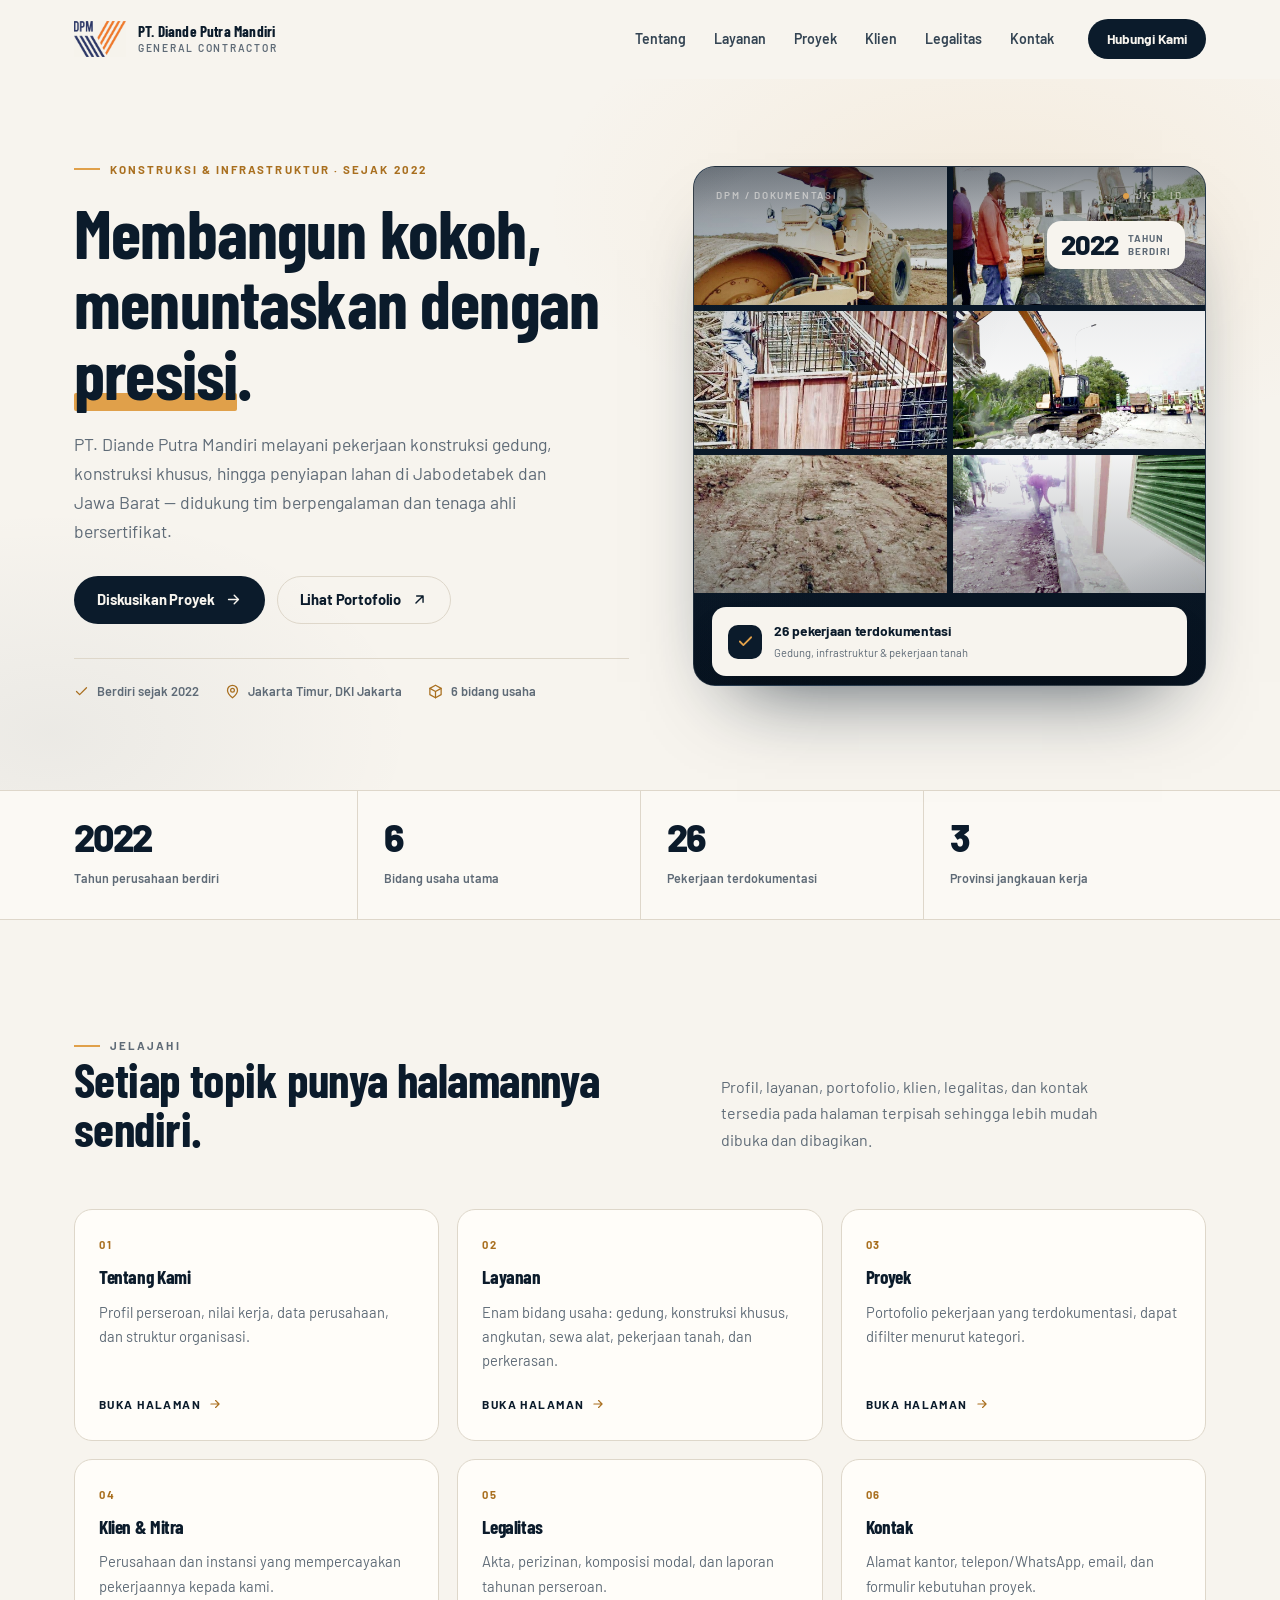
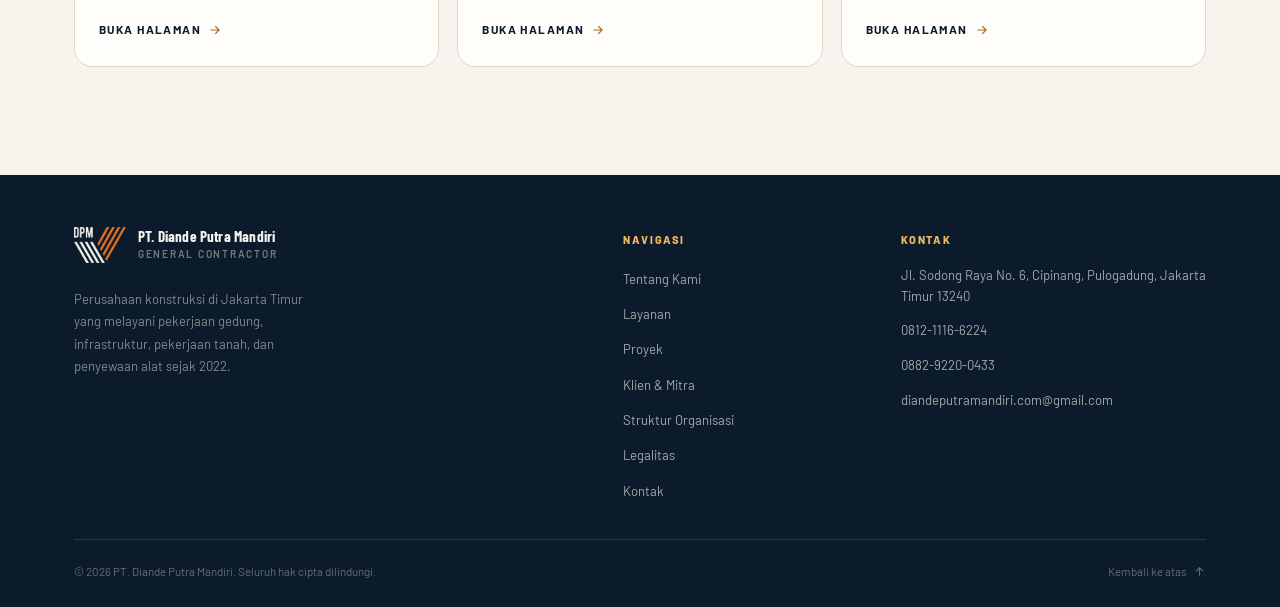
==== commit cd47a933: "Correct the company email address The contact email was mistyped as "Diandraputramandiri" instead of" ====
--- a/index.html
+++ b/index.html
@@ -226,7 +226,7 @@
             <li><address>Jl. Sodong Raya No. 6, Cipinang, Pulogadung, Jakarta Timur 13240</address></li>
             <li><a href="tel:+6281211166224">0812-1116-6224</a></li>
             <li><a href="tel:+6288292200433">0882-9220-0433</a></li>
-            <li><a href="mailto:Diandraputramandiri.com@gmail.com">Diandraputramandiri.com@gmail.com</a></li>
+            <li><a href="mailto:diandeputramandiri.com@gmail.com">diandeputramandiri.com@gmail.com</a></li>
           </ul>
         </div>
       </div>
